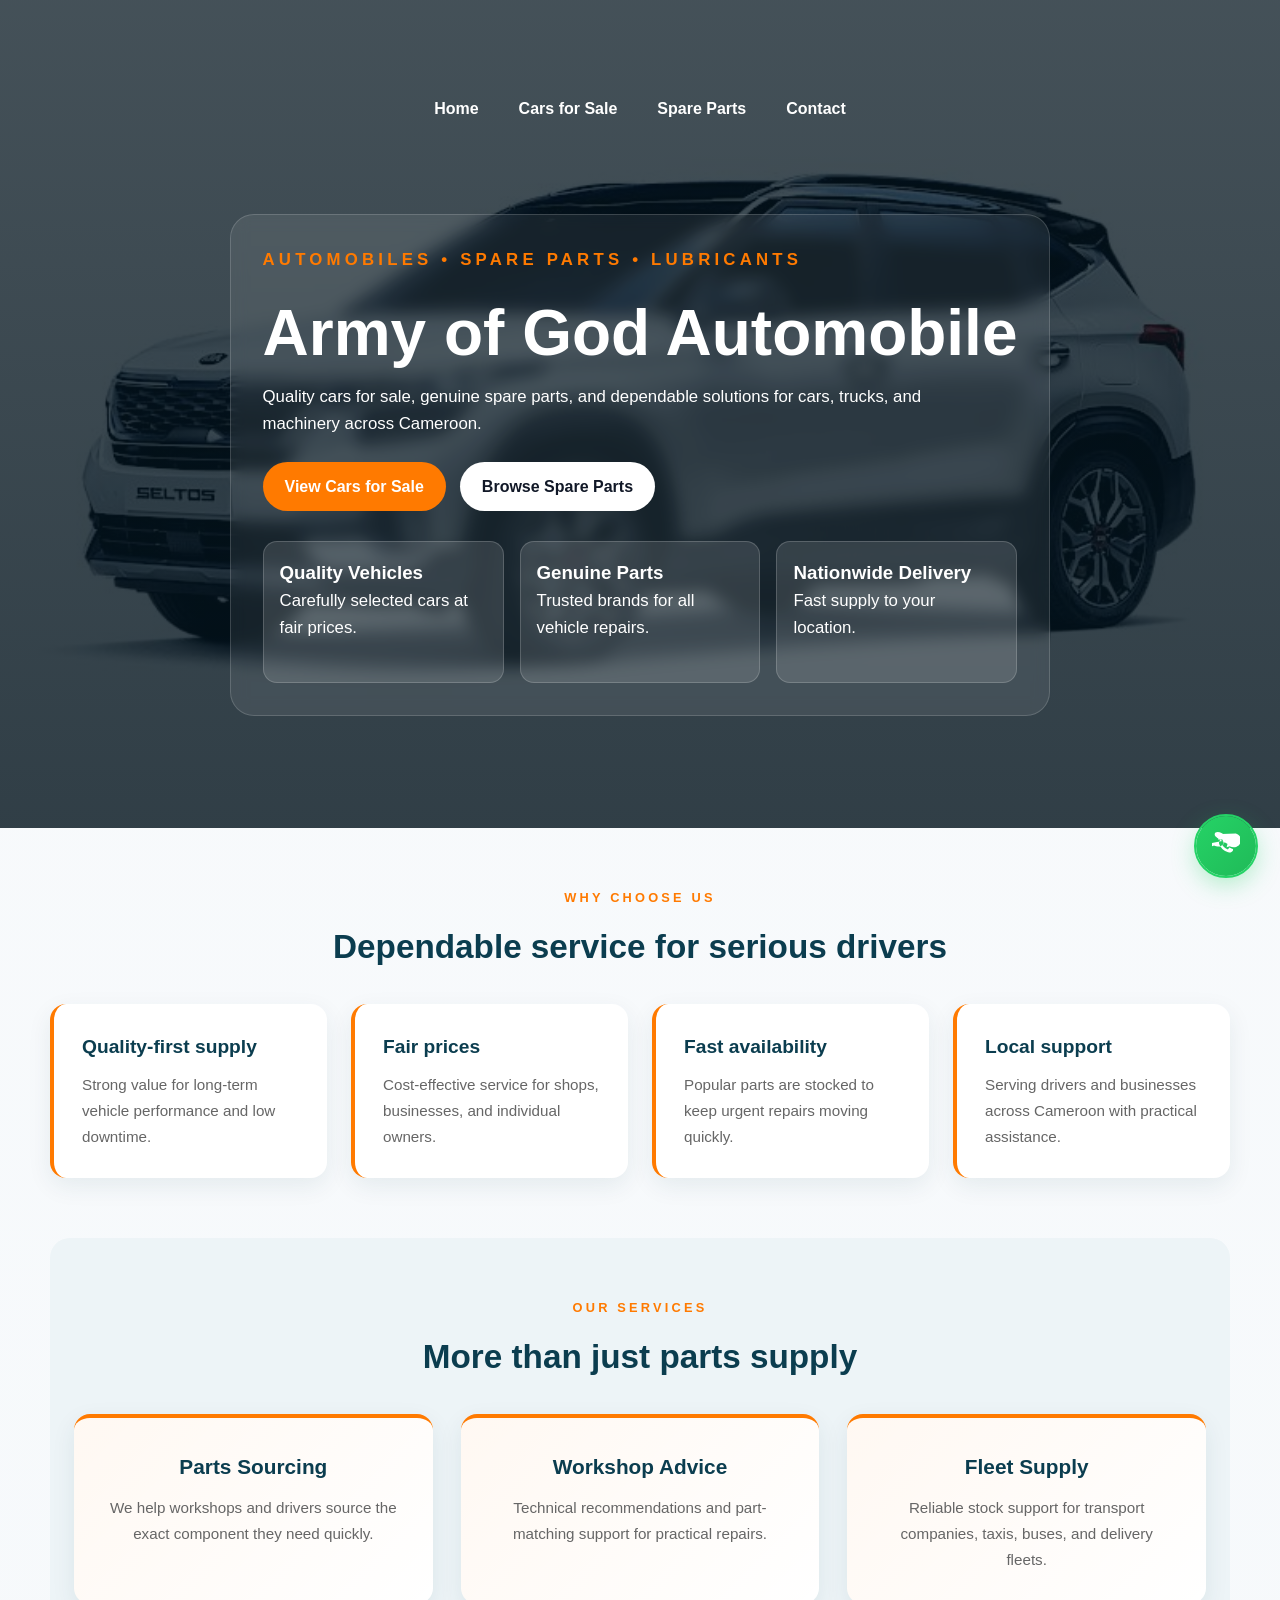
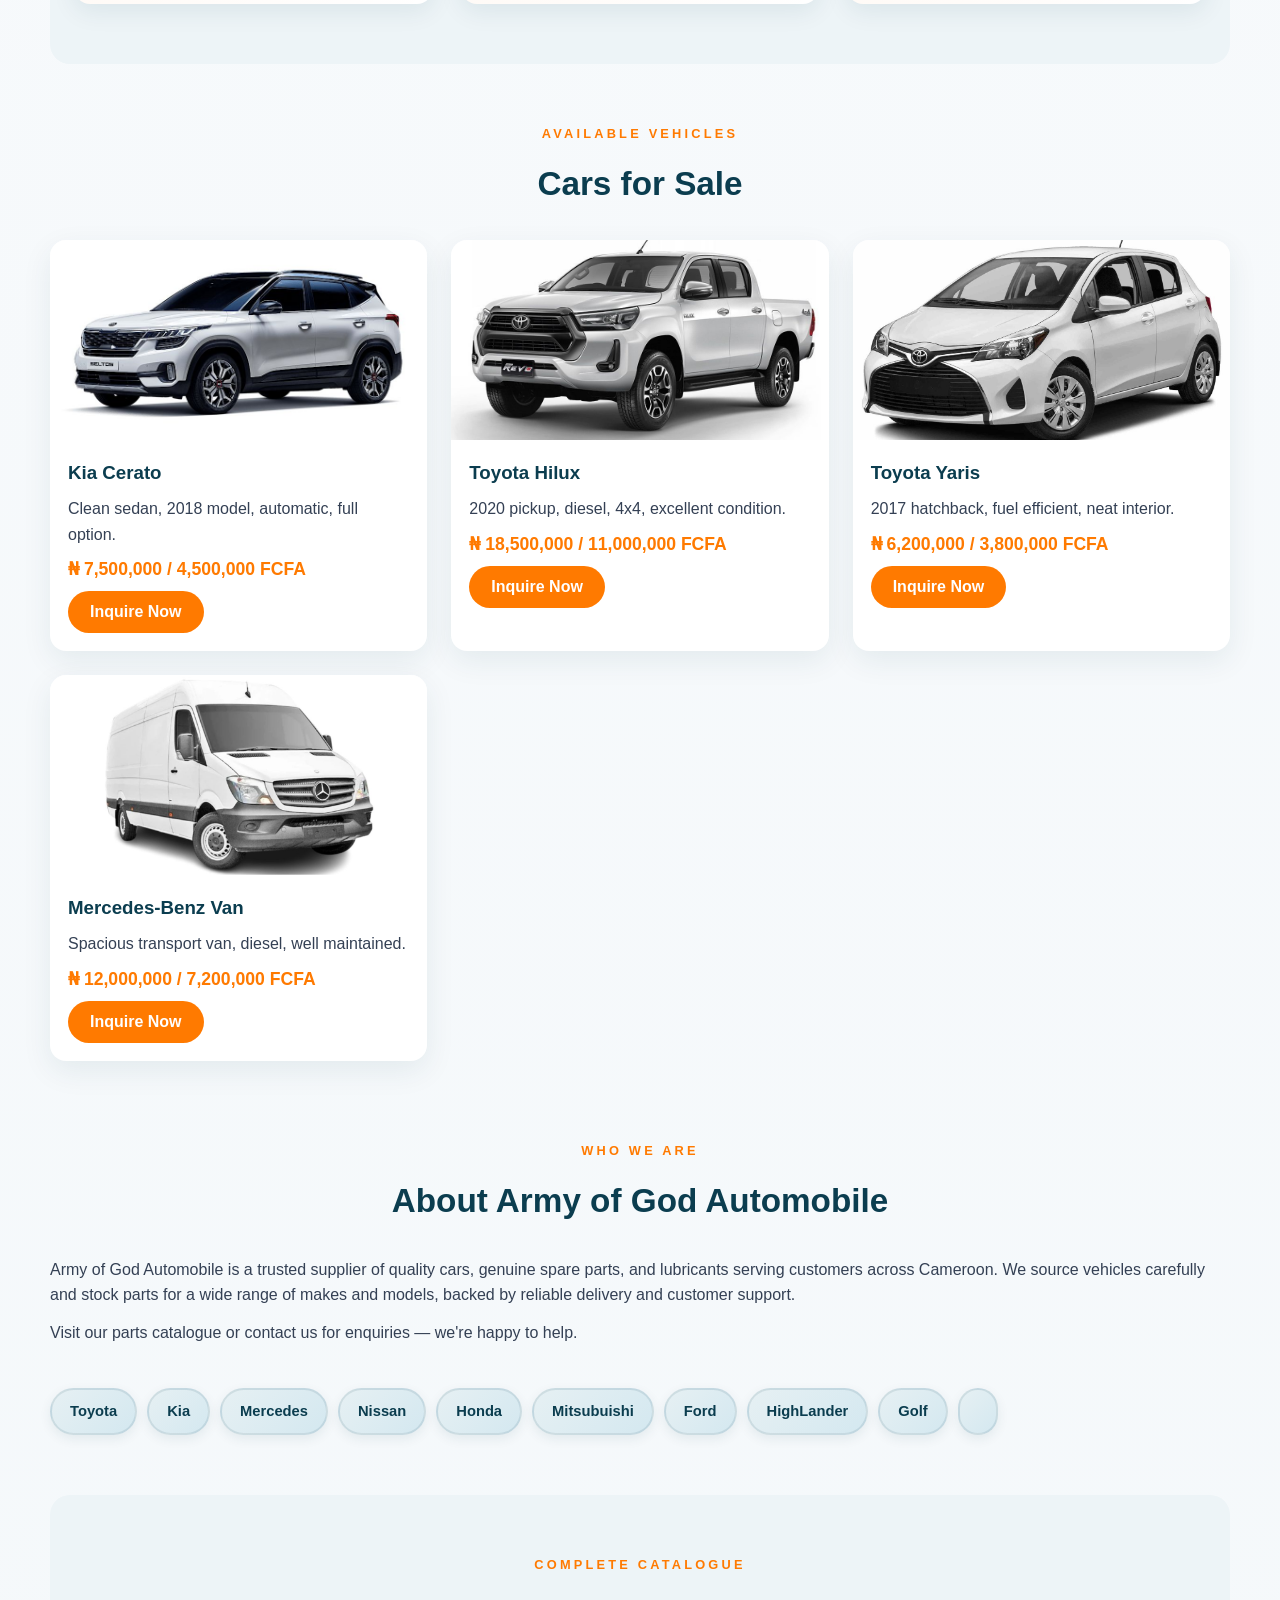
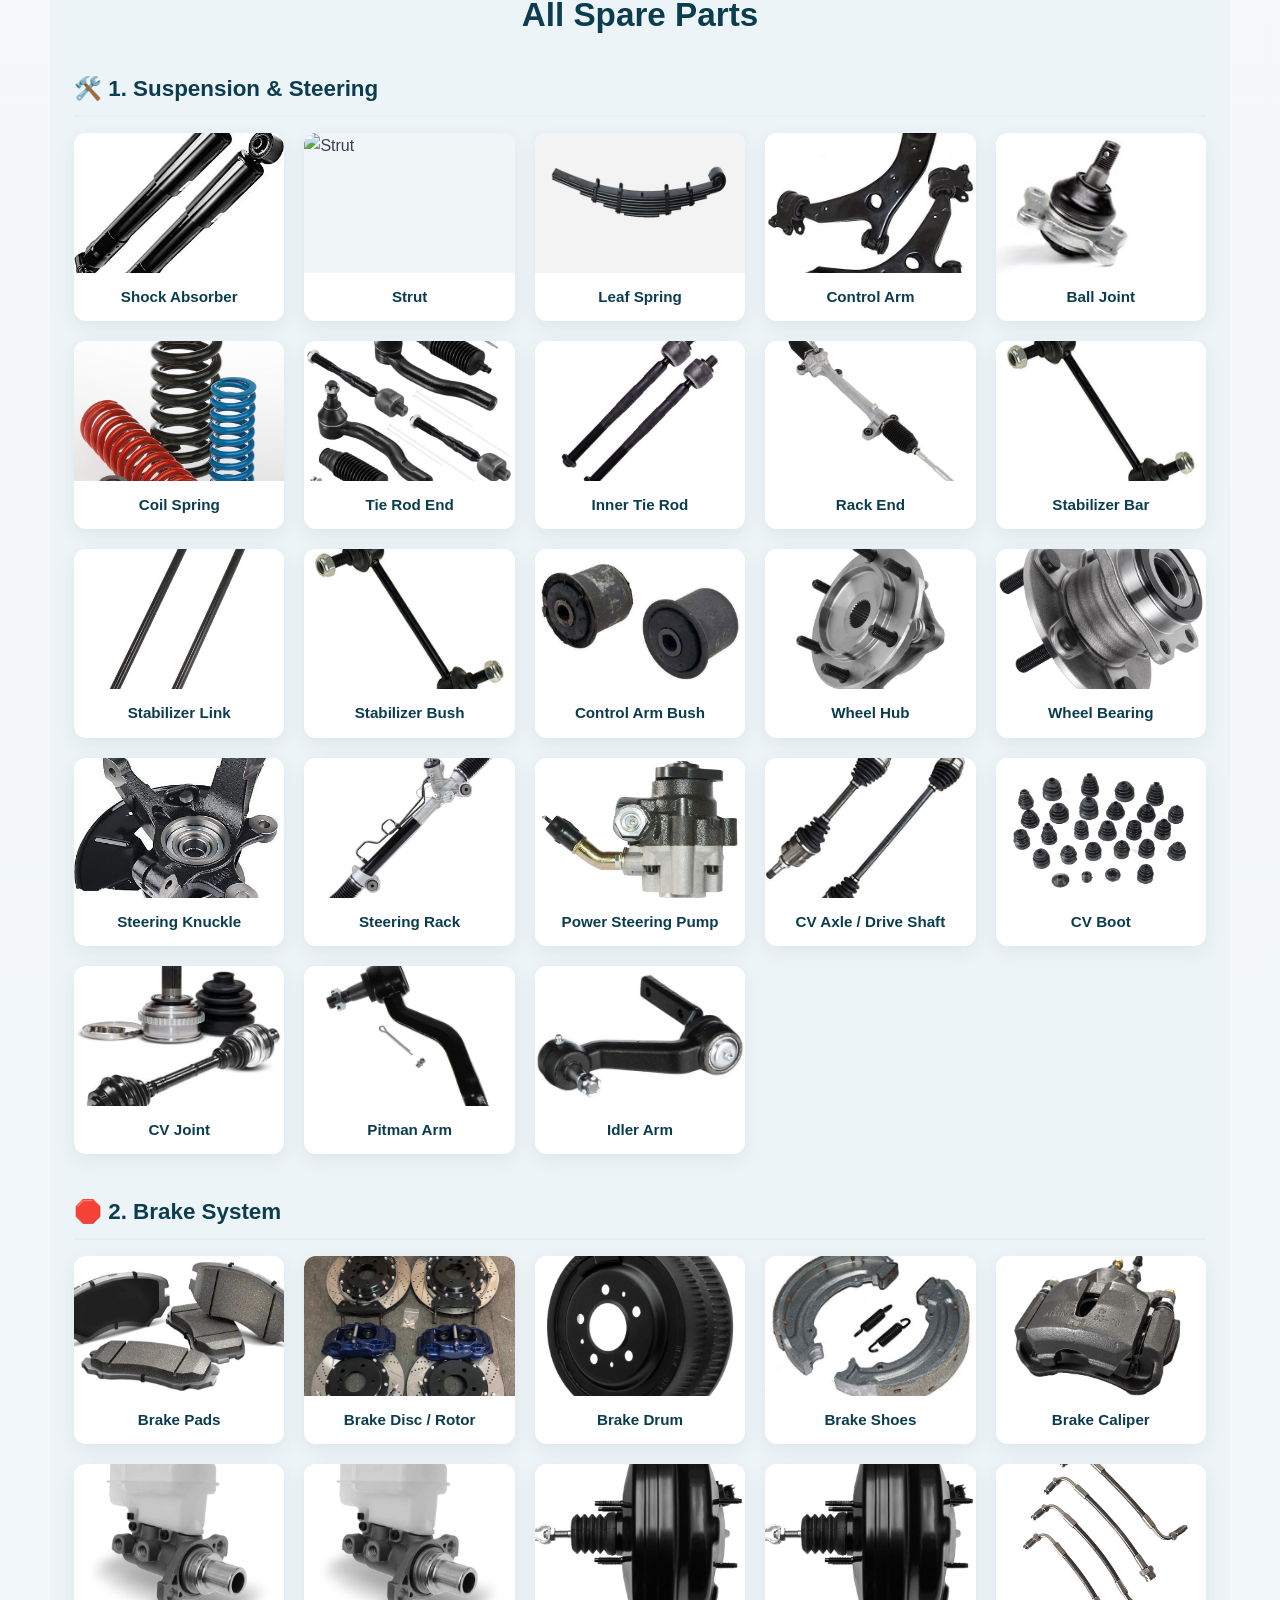
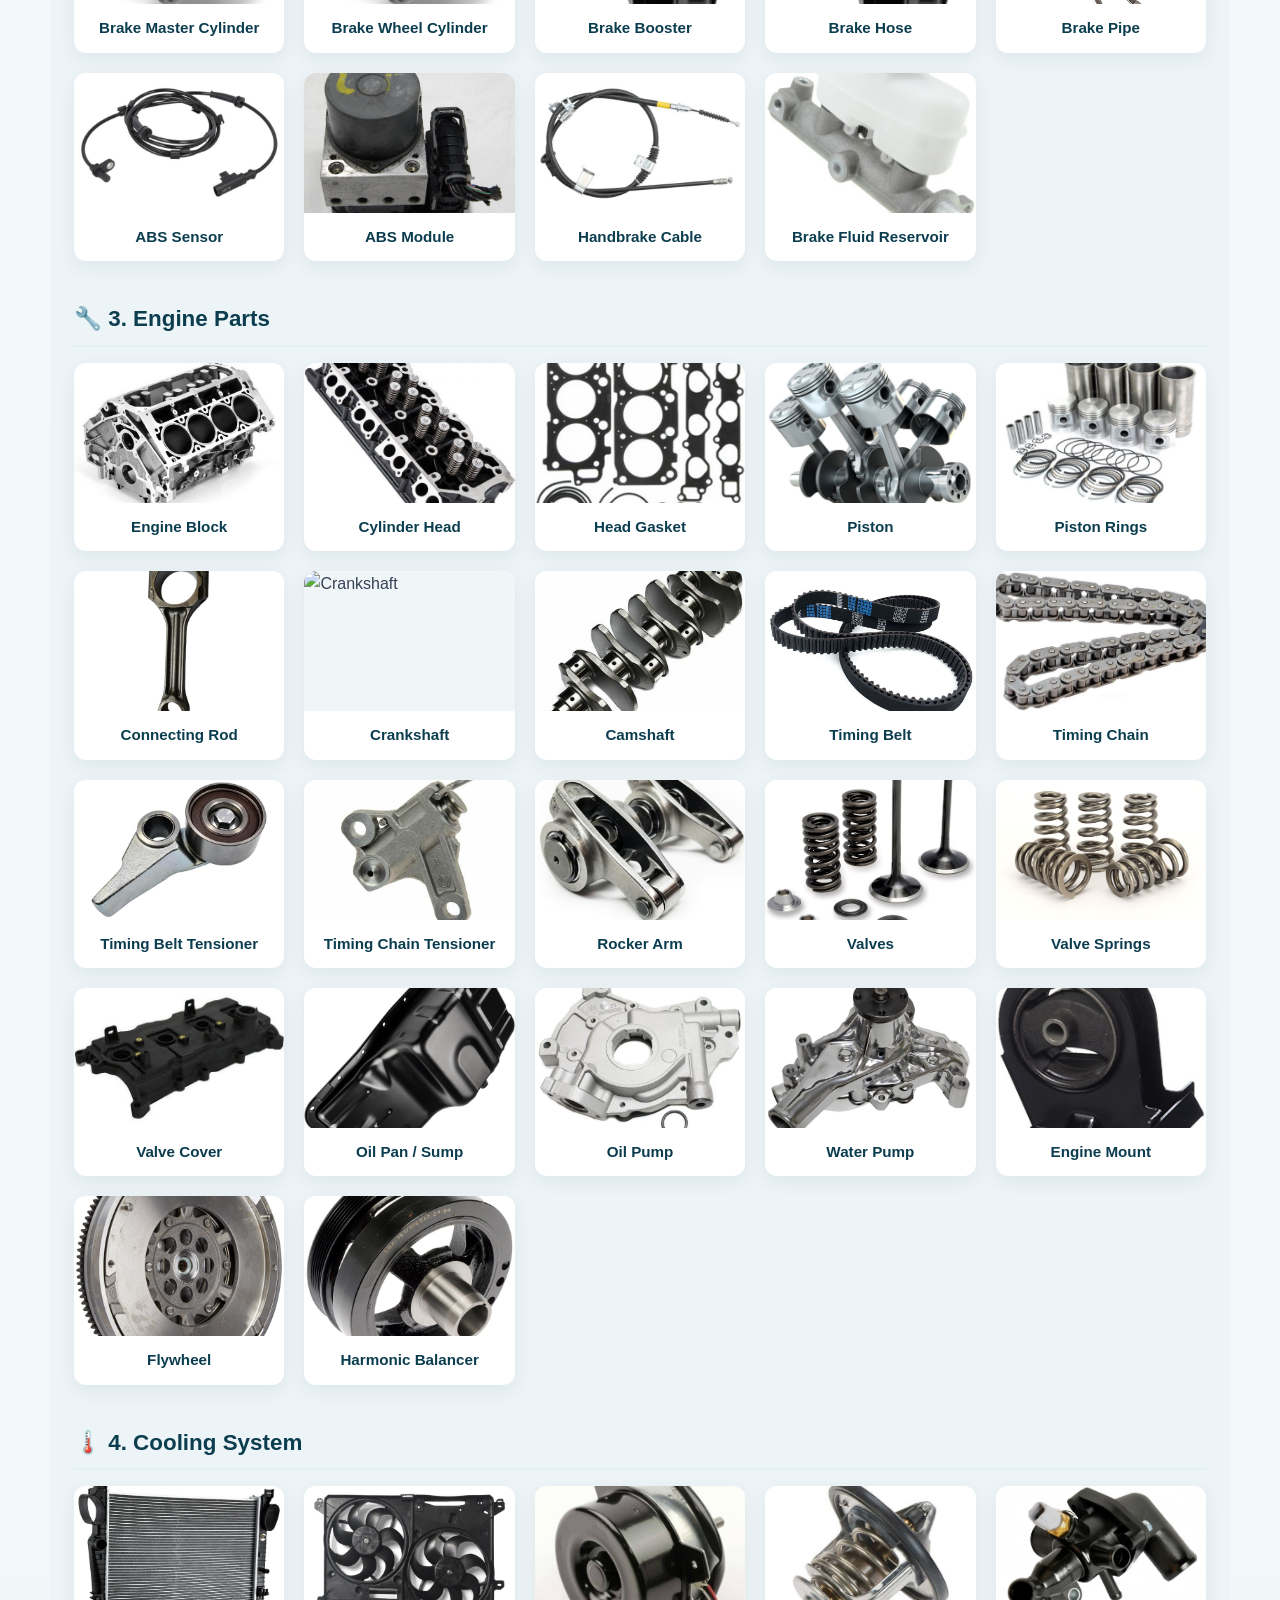
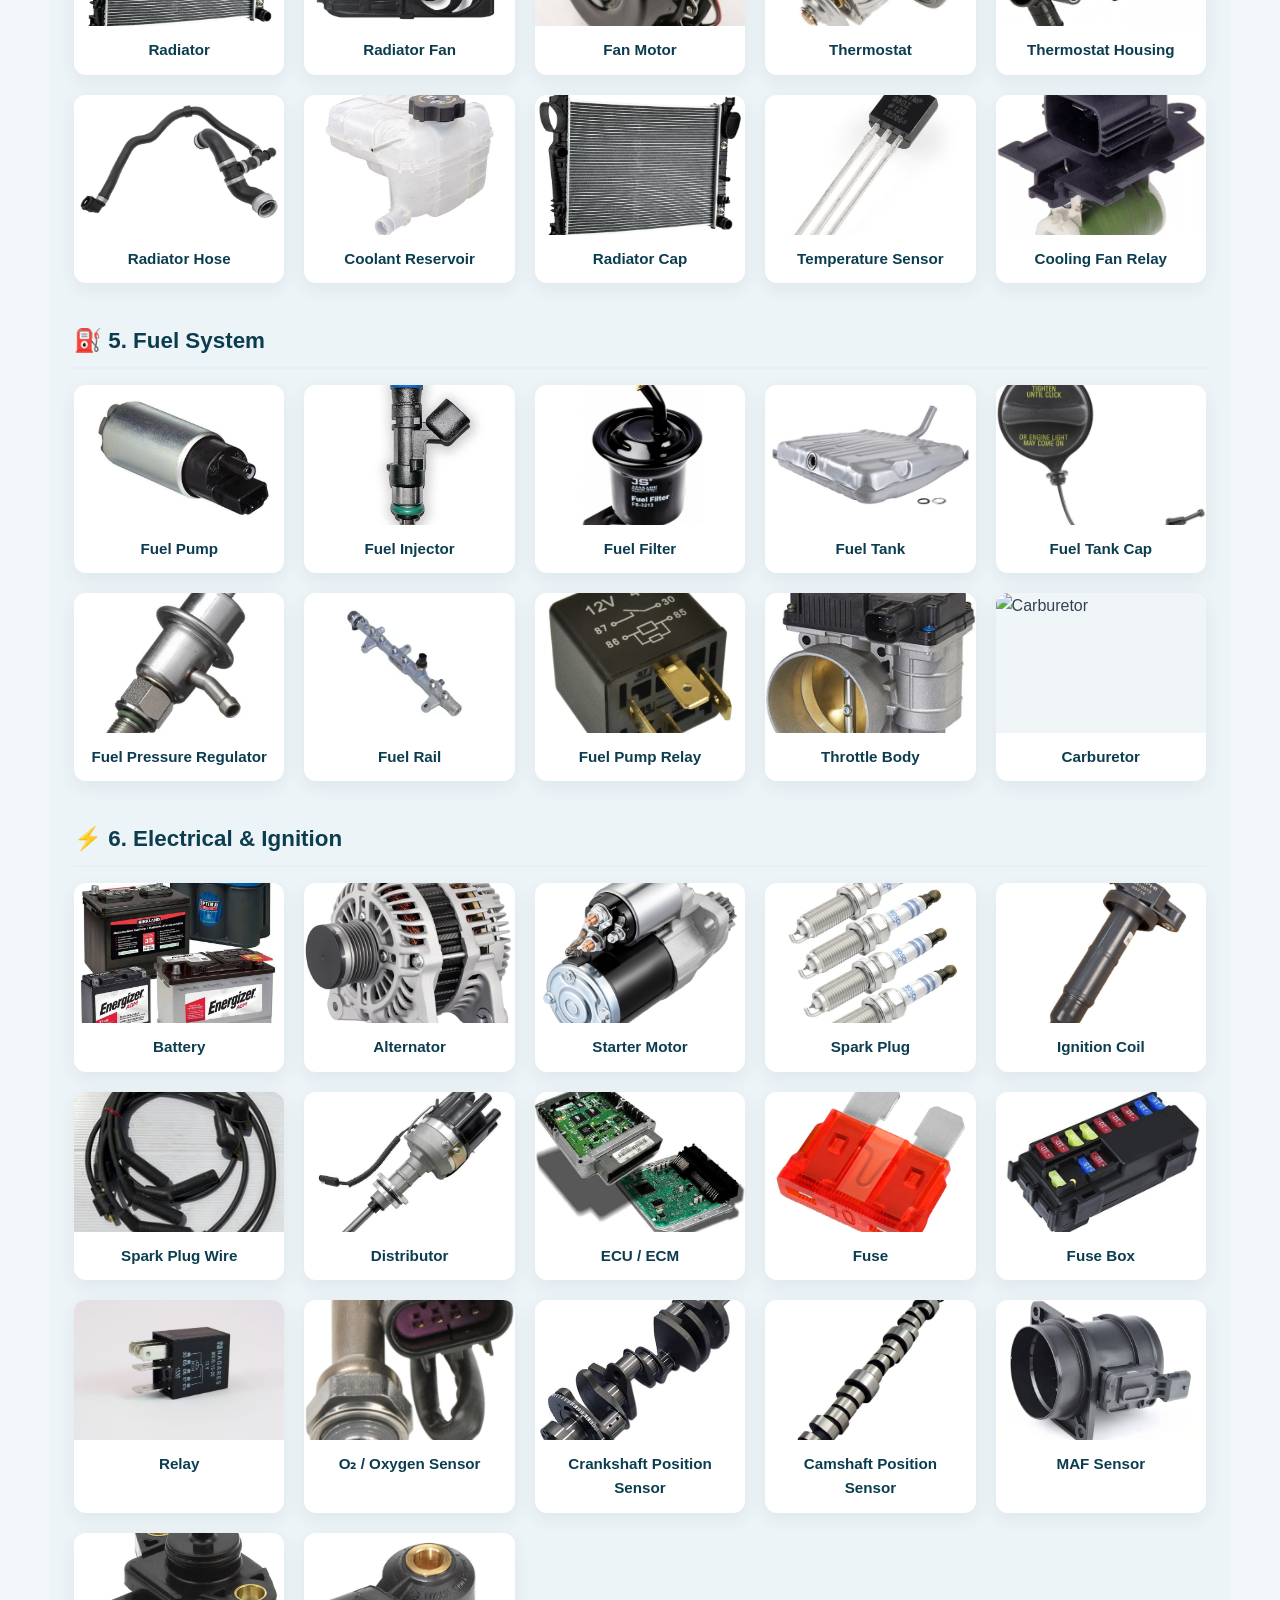
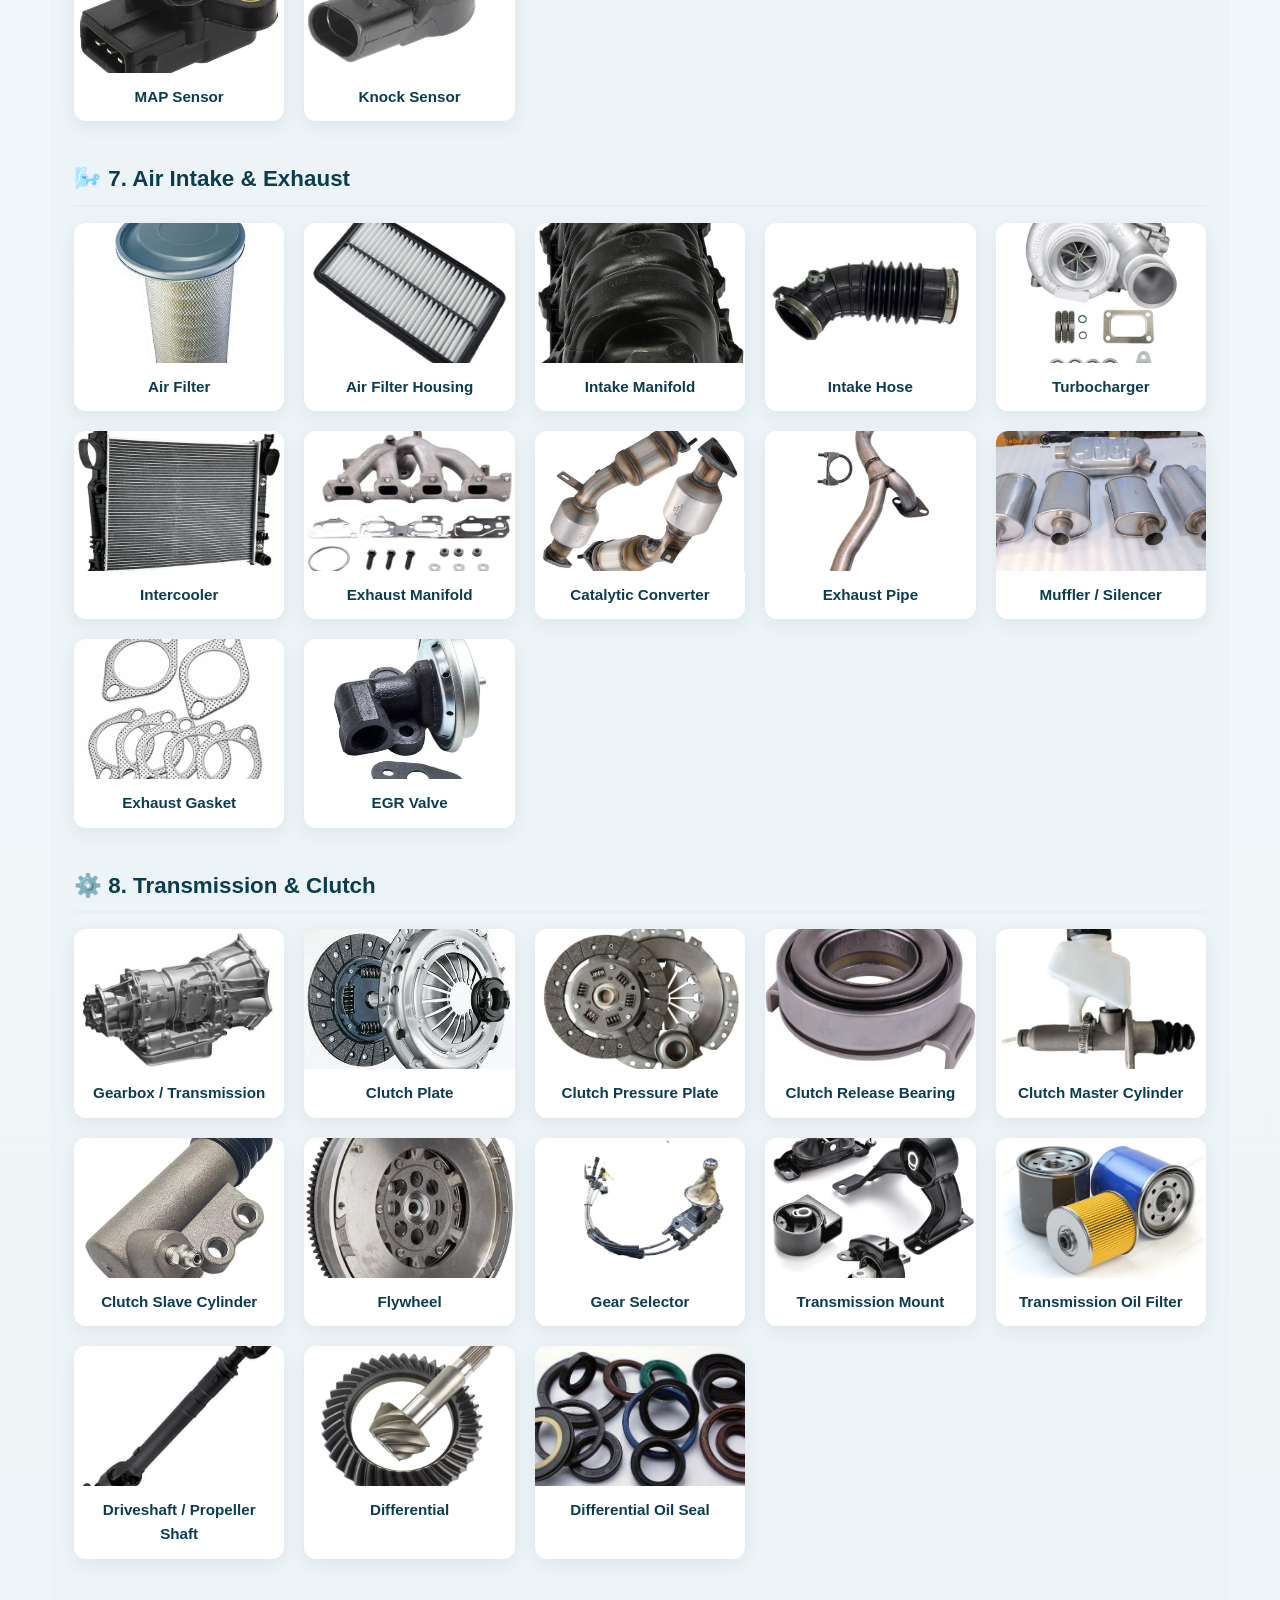
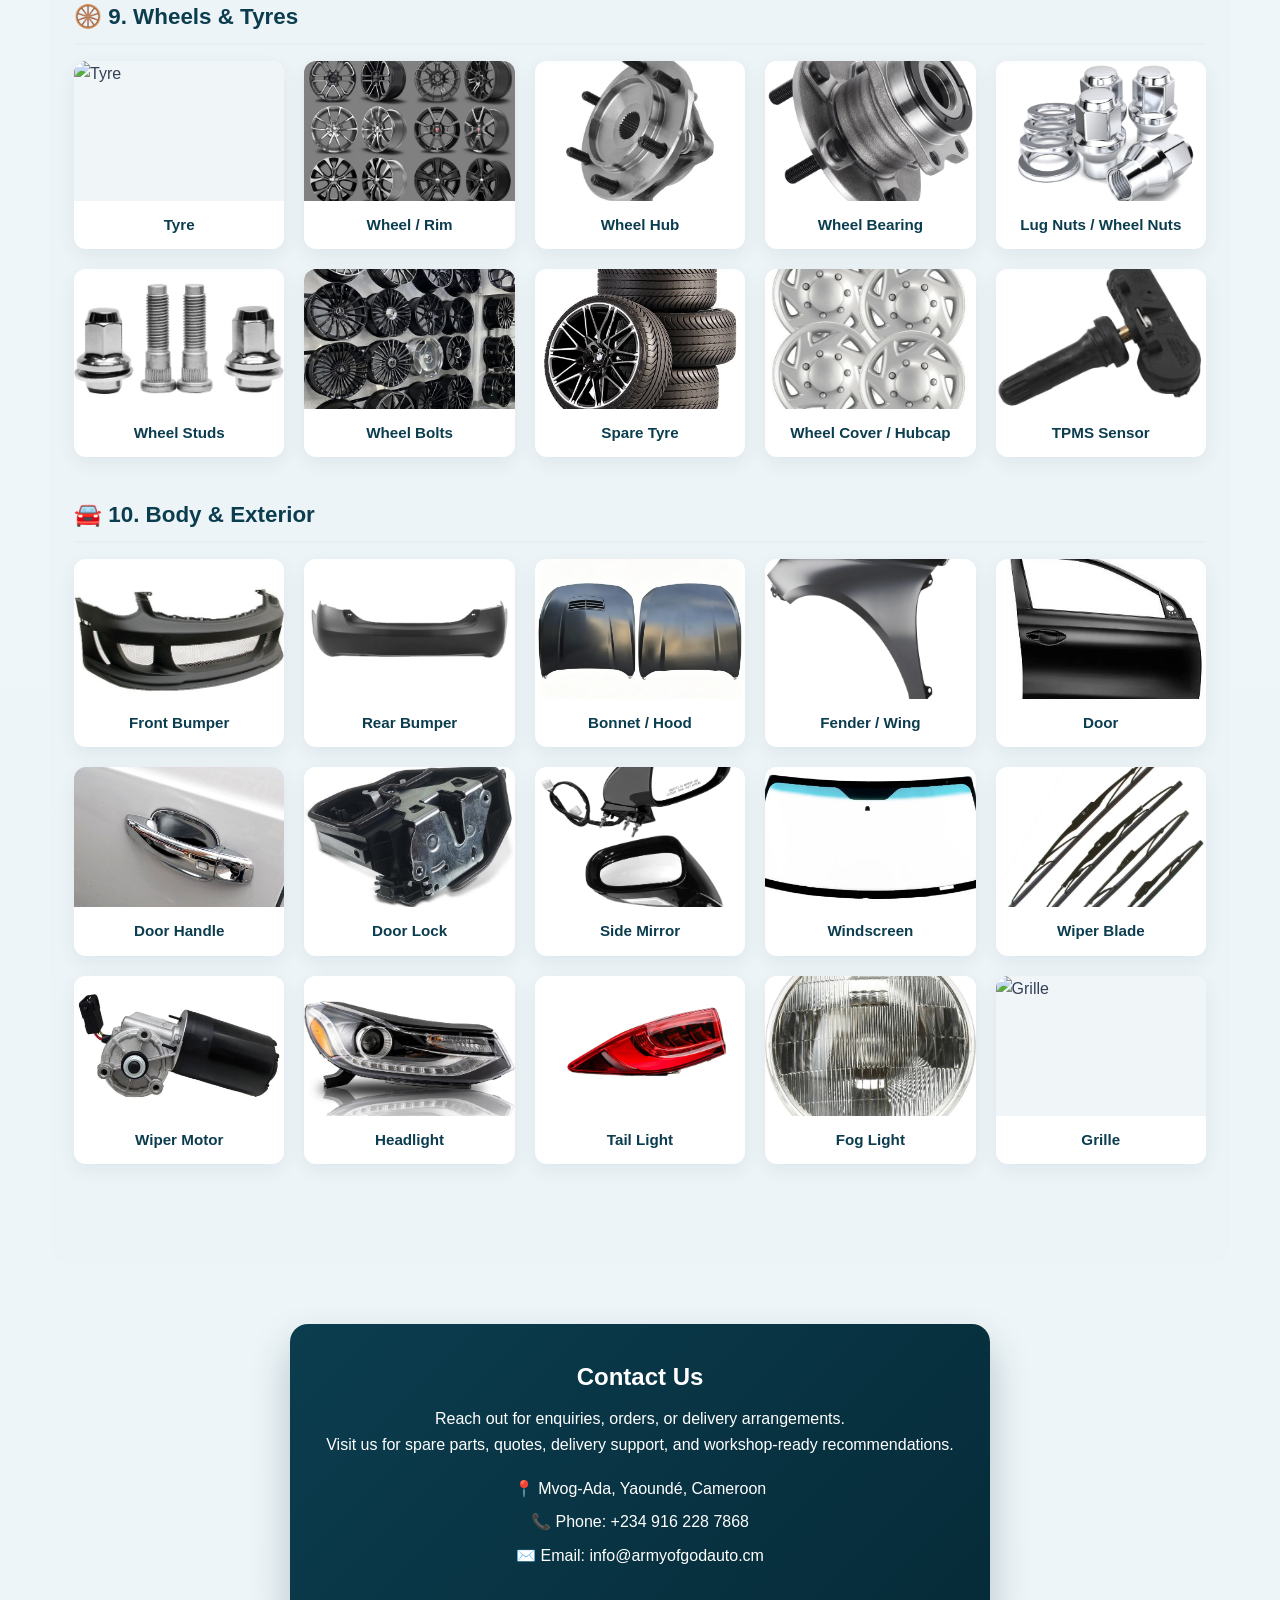
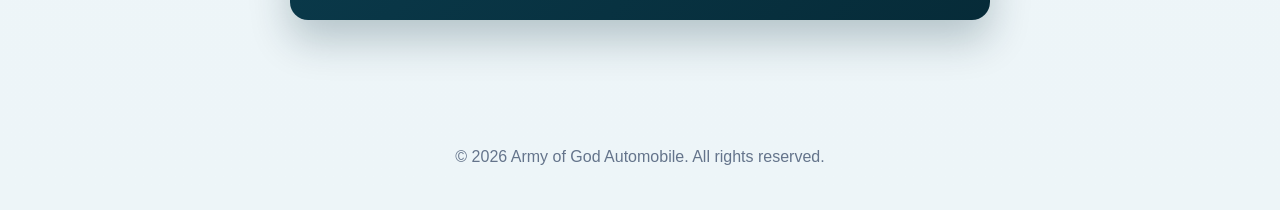
==== index.html @ 7e15ee05 "Initial commit" ====
<!doctype html>
<html lang="en">
<head>
  <meta charset="UTF-8" />
  <meta name="viewport" content="width=device-width, initial-scale=1.0" />
  <title>Army of God Automobile | Spare Parts & Cars in Cameroon</title>
  <style>
:root {
  --primary: #0b3d4f;
  --primary-dark: #062b38;
  --accent: #ff7a00;
  --accent-soft: #fff1e2;
  --dark: #111827;
  --light: #f5f8fb;
  --text: #344054;
  --white: #ffffff;
}

* {
  box-sizing: border-box;
  margin: 0;
  padding: 0;
}

html { scroll-behavior: smooth; }

body {
  font-family: Arial, Helvetica, sans-serif;
  line-height: 1.6;
  color: var(--text);
  background: linear-gradient(180deg, #f8fafc 0%, #edf5f8 100%);
}

img { width: 100%; display: block; }
a { text-decoration: none; }

.homepage-container { display: block; }

.hero {
  min-height: 92vh;
  background:
    linear-gradient(rgba(3, 20, 30, 0.74), rgba(3, 20, 30, 0.82)),
    url("pictures/kia.jpg");
  background-size: cover;
  background-position: center;
  color: white;
  padding: 24px 20px 60px;
  display: flex;
  flex-direction: column;
  justify-content: center;
}

.top-nav {
  display: flex;
  justify-content: center;
  flex-wrap: wrap;
  gap: 16px;
  padding: 12px 0 24px;
  position: relative;
}

.top-nav a {
  color: white;
  font-weight: 700;
  padding: 8px 12px;
  border-radius: 999px;
  transition: background 0.2s ease;
}

.top-nav a:hover { background: rgba(255, 255, 255, 0.12); }

.hero-content {
  max-width: 900px;
  margin: 60px auto 0;
  text-align: left;
  background: rgba(255,255,255,0.08);
  border: 1px solid rgba(255,255,255,0.16);
  padding: 32px;
  border-radius: 24px;
  backdrop-filter: blur(8px);
}

.hero h1 {
  font-size: clamp(2.3rem, 5vw, 4rem);
  margin-bottom: 16px;
  line-height: 1.1;
}

.hero p {
  font-size: 1.05rem;
  max-width: 740px;
  margin: 0 0 24px;
}

.hero-actions {
  display: flex;
  gap: 14px;
  flex-wrap: wrap;
  margin-top: 24px;
}

.hero-strip {
  display: grid;
  grid-template-columns: repeat(auto-fit, minmax(220px, 1fr));
  gap: 16px;
  margin-top: 30px;
}

.hero-strip .mini-card {
  background: rgba(255,255,255,0.12);
  padding: 16px;
  border-radius: 14px;
  border: 1px solid rgba(255,255,255,0.18);
}

main { padding: 0 20px 40px; }

.section {
  max-width: 1180px;
  margin: 0 auto;
  padding: 60px 0;
}

.section-alt {
  background: #edf4f7;
  border-radius: 20px;
  padding: 60px 24px;
}

.section-heading {
  text-align: center;
  margin-bottom: 30px;
}

.section-heading h2 {
  color: var(--primary);
  font-size: clamp(1.7rem, 2.6vw, 2.4rem);
  margin-bottom: 8px;
}

.eyebrow {
  text-transform: uppercase;
  letter-spacing: 0.25em;
  font-size: 0.8rem;
  font-weight: 700;
  color: var(--accent);
  margin-bottom: 12px;
}

.btn {
  display: inline-block;
  padding: 12px 22px;
  border-radius: 999px;
  font-weight: 700;
  transition: transform 0.2s ease, box-shadow 0.2s ease;
  border: none;
  cursor: pointer;
  font-size: 1rem;
}

.btn:hover {
  transform: translateY(-2px);
  box-shadow: 0 10px 20px rgba(0,0,0,0.12);
}

.btn-primary { background: var(--accent); color: white; }
.btn-secondary { background: white; color: var(--dark); }

.category-section { margin-bottom: 40px; }

.category-title {
  color: var(--primary);
  font-size: 1.4rem;
  margin: 30px 0 16px;
  padding-bottom: 8px;
  border-bottom: 2px solid #e6f0f3;
}

.parts-grid {
  display: grid;
  grid-template-columns: repeat(auto-fill, minmax(180px, 1fr));
  gap: 20px;
}

.part-card {
  background: white;
  border-radius: 12px;
  overflow: hidden;
  box-shadow: 0 6px 18px rgba(11,61,79,0.07);
  transition: transform 0.3s ease;
}

.part-card:hover { transform: translateY(-4px); }
.part-card img { height: 140px; object-fit: cover; background: #f0f6f8; }
.part-name { padding: 12px; text-align: center; font-weight: 700; color: var(--primary); font-size: 0.95rem; }

.card-grid {
  display: grid;
  grid-template-columns: repeat(auto-fit, minmax(280px, 1fr));
  gap: 24px;
}

.card {
  background: white;
  border-radius: 16px;
  overflow: hidden;
  box-shadow: 0 10px 30px rgba(11,61,79,0.08);
  transition: transform 0.3s ease;
}

.card:hover { transform: translateY(-5px); }
.card img { height: 200px; object-fit: cover; }
.card-content { padding: 18px; }
.card h3 { color: var(--primary); margin-bottom: 8px; }
.card .price { color: var(--accent); font-weight: 700; font-size: 1.1rem; margin: 8px 0; }

/* ========== SERVICES & BENEFITS CARDS ========== */
.benefit {
  background: white;
  border-radius: 16px;
  padding: 28px;
  box-shadow: 0 8px 24px rgba(11,61,79,0.08);
  transition: all 0.3s ease;
  border-left: 4px solid var(--accent);
}

.benefit:hover {
  transform: translateY(-6px);
  box-shadow: 0 16px 40px rgba(11,61,79,0.12);
}

.benefit h3 {
  color: var(--primary);
  font-size: 1.2rem;
  margin-bottom: 10px;
}

.benefit p {
  color: #666;
  line-height: 1.7;
  font-size: 0.95rem;
}

.benefits {
  display: grid;
  grid-template-columns: repeat(auto-fit, minmax(260px, 1fr));
  gap: 24px;
}

.service-box {
  background: white;
  border-radius: 16px;
  padding: 32px;
  box-shadow: 0 8px 24px rgba(11,61,79,0.08);
  transition: all 0.3s ease;
  text-align: center;
  border-top: 4px solid var(--accent);
  position: relative;
  overflow: hidden;
}

.service-box::before {
  content: '';
  position: absolute;
  top: 0;
  left: 0;
  right: 0;
  bottom: 0;
  background: linear-gradient(135deg, rgba(255, 122, 0, 0.05) 0%, transparent 100%);
  pointer-events: none;
}

.service-box:hover {
  transform: translateY(-8px);
  box-shadow: 0 20px 50px rgba(11,61,79,0.15);
}

.service-box h3 {
  color: var(--primary);
  font-size: 1.3rem;
  margin-bottom: 12px;
  position: relative;
  z-index: 1;
}

.service-box p {
  color: #666;
  line-height: 1.7;
  font-size: 0.95rem;
  position: relative;
  z-index: 1;
}

.services-grid {
  display: grid;
  grid-template-columns: repeat(auto-fit, minmax(280px, 1fr));
  gap: 28px;
}

.about-section { padding-top: 20px; }
.about-grid { display: grid; grid-template-columns: 1fr; gap: 24px; }
.about-section h2 { color: var(--primary); margin-bottom: 12px; }

.brand-list {
  display: flex;
  flex-wrap: wrap;
  gap: 10px;
  margin-top: 18px;
}

.brand-pill {
  background: linear-gradient(135deg, #e6f0f3 0%, #d4e8f0 100%);
  color: var(--primary);
  padding: 10px 18px;
  border-radius: 50px;
  font-size: 0.92rem;
  font-weight: 700;
  border: 2px solid rgba(11, 61, 79, 0.1);
  transition: all 0.3s ease;
  box-shadow: 0 4px 12px rgba(11, 61, 79, 0.08);
  cursor: pointer;
  position: relative;
  overflow: hidden;
}

.brand-pill::before {
  content: '';
  position: absolute;
  top: 0;
  left: -100%;
  width: 100%;
  height: 100%;
  background: linear-gradient(90deg, transparent, rgba(255,255,255,0.3), transparent);
  transition: left 0.5s ease;
}

.brand-pill:hover {
  transform: translateY(-3px);
  box-shadow: 0 8px 20px rgba(11, 61, 79, 0.15);
  border-color: var(--accent);
  background: linear-gradient(135deg, var(--accent) 0%, #ff9933 100%);
  color: white;
}

.brand-pill:hover::before {
  left: 100%;
}

/* ========== LIVE CHAT BUTTON ========== */
/* ========== WHATSAPP BUTTON ========== */
.whatsapp-btn {
  position: fixed;
  bottom: 24px;
  right: 24px;
  width: 60px;
  height: 60px;
  background: linear-gradient(135deg, #25D366 0%, #20ba58 100%);
  border: none;
  border-radius: 50%;
  color: white;
  font-size: 24px;
  cursor: pointer;
  box-shadow: 0 8px 24px rgba(37, 211, 102, 0.35);
  transition: all 0.3s ease;
  z-index: 999;
  display: flex;
  align-items: center;
  justify-content: center;
  animation: pulse 2s infinite 0.3s;
  text-decoration: none;
}

.whatsapp-btn:hover {
  transform: scale(1.1);
  box-shadow: 0 12px 35px rgba(37, 211, 102, 0.45);
}

.whatsapp-btn::after {
  content: '';
  position: absolute;
  width: 100%;
  height: 100%;
  border-radius: 50%;
  border: 2px solid #25D366;
  animation: ring 1.5s infinite 0.3s;
}

@keyframes pulse {
  0%, 100% { transform: scale(1); }
  50% { transform: scale(1.05); }
}

@keyframes ring {
  0% {
    transform: scale(1);
    opacity: 1;
  }
  100% {
    transform: scale(1.3);
    opacity: 0;
  }
}

.contact-card {
  max-width: 700px;
  margin: 0 auto;
  background: linear-gradient(135deg, var(--primary) 0%, var(--primary-dark) 100%);
  color: white;
  padding: 34px;
  border-radius: 18px;
  text-align: center;
  box-shadow: 0 20px 40px rgba(6,43,56,0.24);
}

.contact-card h2 { margin-bottom: 10px; }
.contact-card ul { list-style: none; margin: 18px 0; }
.contact-card li { margin: 8px 0; }

footer {
  text-align: center;
  padding: 24px 20px 40px;
  color: #64748b;
}

@media (max-width: 780px) {
  .parts-grid { grid-template-columns: repeat(auto-fill, minmax(140px, 1fr)); }
}
  </style>
</head>
<body>

<div class="homepage-container" id="homepage">
  <header class="hero" id="home">
    <nav class="top-nav">
      <a href="#home">Home</a>
      <a href="#cars">Cars for Sale</a>
      <a href="#parts">Spare Parts</a>
      <!-- <a href="#lubricants">Lubricants</a> -->
      <a href="#contact">Contact</a>
    </nav>

    <div class="hero-content">
      <p class="eyebrow">Automobiles • Spare Parts • Lubricants</p>
      <h1>Army of God Automobile</h1>
      <p>Quality cars for sale, genuine spare parts, and dependable solutions for cars, trucks, and machinery across Cameroon.</p>
      <div class="hero-actions">
        <a class="btn btn-primary" href="#cars">View Cars for Sale</a>
        <a class="btn btn-secondary" href="#parts">Browse Spare Parts</a>
      </div>
      <div class="hero-strip">
        <div class="mini-card"><h3>Quality Vehicles</h3><p>Carefully selected cars at fair prices.</p></div>
        <div class="mini-card"><h3>Genuine Parts</h3><p>Trusted brands for all vehicle repairs.</p></div>
        <div class="mini-card"><h3>Nationwide Delivery</h3><p>Fast supply to your location.</p></div>
      </div>
    </div>
  </header>

  
      <section class="section">
        <div class="section-heading">
          <p class="eyebrow">Why choose us</p>
          <h2>Dependable service for serious drivers</h2>
        </div>

        <div class="benefits">
          <div class="benefit">
            <h3>Quality-first supply</h3>
            <p>Strong value for long-term vehicle performance and low downtime.</p>
          </div>
          <div class="benefit">
            <h3>Fair prices</h3>
            <p>Cost-effective service for shops, businesses, and individual owners.</p>
          </div>
          <div class="benefit">
            <h3>Fast availability</h3>
            <p>Popular parts are stocked to keep urgent repairs moving quickly.</p>
          </div>
          <div class="benefit">
            <h3>Local support</h3>
            <p>Serving drivers and businesses across Cameroon with practical assistance.</p>
          </div>
        </div>
      </section>

      
      <section class="section section-alt" id="services">
        <div class="section-heading">
          <p class="eyebrow">Our services</p>
          <h2>More than just parts supply</h2>
        </div>

        <div class="services-grid">
          <div class="service-box">
            <h3>Parts Sourcing</h3>
            <p>We help workshops and drivers source the exact component they need quickly.</p>
          </div>
          <div class="service-box">
            <h3>Workshop Advice</h3>
            <p>Technical recommendations and part-matching support for practical repairs.</p>
          </div>
          <div class="service-box">
            <h3>Fleet Supply</h3>
            <p>Reliable stock support for transport companies, taxis, buses, and delivery fleets.</p>
          </div>
        </div>
      </section>

  <main>
    <!-- CARS FOR SALE -->
    <section class="section" id="cars">
      <div class="section-heading">
        <p class="eyebrow">Available Vehicles</p>
        <h2>Cars for Sale</h2>
      </div>
      <div class="card-grid">
        <article class="card">
          <img src="pictures/kia.jpg" alt="Kia Sedan">
          <div class="card-content">
            <h3>Kia Cerato</h3>
            <p>Clean sedan, 2018 model, automatic, full option.</p>
            <p class="price">₦ 7,500,000 / 4,500,000 FCFA</p>
            <button class="btn btn-primary">Inquire Now</button>
          </div>
        </article>
        <article class="card">
          <img src="pictures\Toyota Hilux.jpg" alt="Toyota Hilux">
          <div class="card-content">
            <h3>Toyota Hilux</h3>
            <p>2020 pickup, diesel, 4x4, excellent condition.</p>
            <p class="price">₦ 18,500,000 / 11,000,000 FCFA</p>
            <button class="btn btn-primary">Inquire Now</button>
          </div>
        </article>
        <article class="card">
          <img src="pictures\Toyota Yaris.jpg" alt="Toyota Yaris">
          <div class="card-content">
            <h3>Toyota Yaris</h3>
            <p>2017 hatchback, fuel efficient, neat interior.</p>
            <p class="price">₦ 6,200,000 / 3,800,000 FCFA</p>
            <button class="btn btn-primary">Inquire Now</button>
          </div>
        </article>
        <article class="card">
          <img src="Mercedez benz van.jpg" alt="Mercedes Van">
          <div class="card-content">
            <h3>Mercedes-Benz Van</h3>
            <p>Spacious transport van, diesel, well maintained.</p>
            <p class="price">₦ 12,000,000 / 7,200,000 FCFA</p>
            <button class="btn btn-primary">Inquire Now</button>
          </div>
        </article>
      </div>
    </section>

    <!-- ABOUT US -->
    <section class="section about-section" id="about">
      <div class="section-heading">
        <p class="eyebrow">Who We Are</p>
        <h2>About Army of God Automobile</h2>
      </div>
      <div class="about-grid">
        <div>
          <p>Army of God Automobile is a trusted supplier of quality cars, genuine spare parts, and lubricants serving customers across Cameroon. We source vehicles carefully and stock parts for a wide range of makes and models, backed by reliable delivery and customer support.</p>
          <p style="margin-top:12px">Visit our parts catalogue or contact us for enquiries — we're happy to help.</p>
        </div>
        <div>
          <div class="brand-list">
            <div class="brand-pill">Toyota</div>
            <div class="brand-pill">Kia</div>
            <div class="brand-pill">Mercedes</div>
            <div class="brand-pill">Nissan</div>
            <div class="brand-pill">Honda</div>
            <div class="brand-pill">Mitsubuishi</div>
            <div class="brand-pill">Ford</div>
            <div class="brand-pill">HighLander</div>
            <div class="brand-pill">Golf</div>
            <div class="brand-pill"></div>
          </div>
        </div>
      </div>
    </section>

    <!-- SPARE PARTS -->
    <section class="section section-alt" id="parts">
      <div class="section-heading">
        <p class="eyebrow">Complete Catalogue</p>
        <h2>All Spare Parts</h2>
      </div>

      <!-- 1. SUSPENSION & STEERING -->
      <div class="category-section">
        <h3 class="category-title">🛠️ 1. Suspension & Steering</h3>
        <div class="parts-grid">
          <div class="part-card"><img src="pictures/Shock%20Absorber.jpg" alt="Shock Absorber"><div class="part-name">Shock Absorber</div></div>
          <div class="part-card"><img src="pictures/strut.jpg" alt="Strut"><div class="part-name">Strut</div></div>
          <div class="part-card"><img src="pictures\Leaf Spring.jpg" alt="Leaf Spring"><div class="part-name">Leaf Spring</div></div>
          <div class="part-card"><img src="pictures\Control Arm.jpg" alt="Control Arm"><div class="part-name">Control Arm</div></div>
          <div class="part-card"><img src="pictures\Ball Joint.jpg" alt="Ball Joint"><div class="part-name">Ball Joint</div></div>
          <div class="part-card"><img src="pictures\Coil Spring.jpg" alt="Coil Spring"><div class="part-name">Coil Spring</div></div>
          <div class="part-card"><img src="pictures\Tie Rod End.jpg" alt="Tie Rod End"><div class="part-name">Tie Rod End</div></div>
          <div class="part-card"><img src="pictures\Inner Tie Rod.jpg" alt="Inner Tie Rod"><div class="part-name">Inner Tie Rod</div></div>
          <div class="part-card"><img src="pictures\Rack End.jpg" alt="Rack End"><div class="part-name">Rack End</div></div>
          <div class="part-card"><img src="pictures\Stabilizer Bar.jpg" alt="Stabilizer Bar"><div class="part-name">Stabilizer Bar</div></div>
          <div class="part-card"><img src="pictures\Stabilizer link.jpg" alt="Stabilizer Link"><div class="part-name">Stabilizer Link</div></div>
          <div class="part-card"><img src="pictures\Stabilizer Bar.jpg" alt="Stabilizer Bush"><div class="part-name">Stabilizer Bush</div></div>
          <div class="part-card"><img src="pictures\Control Arm Bush.jpg" alt="Control Arm Bush"><div class="part-name">Control Arm Bush</div></div>
          <div class="part-card"><img src="pictures\Wheel Hub.jpg" alt="Wheel Hub"><div class="part-name">Wheel Hub</div></div>
          <div class="part-card"><img src="pictures\Wheel Bearing.jpg" alt="Wheel Bearing"><div class="part-name">Wheel Bearing</div></div>
          <div class="part-card"><img src="pictures\Steering Knuckle.jpg" alt="Steering Knuckle"><div class="part-name">Steering Knuckle</div></div>
          <div class="part-card"><img src="pictures\Steering rack.jpg" alt="Steering Rack"><div class="part-name">Steering Rack</div></div>
          <div class="part-card"><img src="pictures\Power Steering Pump.jpg" alt="Power Steering Pump"><div class="part-name">Power Steering Pump</div></div>
          <div class="part-card"><img src="pictures\CV Axle and  Drive Shaft.jpg" alt="CV Axle"><div class="part-name">CV Axle / Drive Shaft</div></div>
          <div class="part-card"><img src="pictures\Cv Boot.jpg" alt="CV Boot"><div class="part-name">CV Boot</div></div>
          <div class="part-card"><img src="pictures\CV Joint.jpg" alt="CV Joint"><div class="part-name">CV Joint</div></div>
          <div class="part-card"><img src="pictures\Pitman Arm.jpg" alt="Pitman Arm"><div class="part-name">Pitman Arm</div></div>
          <div class="part-card"><img src="pictures\Idler Arm.jpg" alt="Idler Arm"><div class="part-name">Idler Arm</div></div>
        </div>
      </div>

      <!-- 2. BRAKE SYSTEM -->
      <div class="category-section">
        <h3 class="category-title">🛑 2. Brake System</h3>
        <div class="parts-grid">
          <div class="part-card"><img src="pictures\Brake Pads.jpg" alt="Brake Pads"><div class="part-name">Brake Pads</div></div>
          <div class="part-card"><img src="pictures\Brake Disc and Rotor.jpg" alt="Brake Disc"><div class="part-name">Brake Disc / Rotor</div></div>
          <div class="part-card"><img src="pictures\Brake Drum.jpg" alt="Brake Drum"><div class="part-name">Brake Drum</div></div>
          <div class="part-card"><img src="pictures\Brake Shoes.jpg" alt="Brake Shoes"><div class="part-name">Brake Shoes</div></div>
          <div class="part-card"><img src="pictures\Brake Caliper.jpg" alt="Brake Caliper"><div class="part-name">Brake Caliper</div></div>
          <div class="part-card"><img src="pictures\Brake Master Cylinde.jpg" alt="Brake Master Cylinder"><div class="part-name">Brake Master Cylinder</div></div>
          <div class="part-card"><img src="pictures\Brake Master Cylinde.jpg" alt="Brake Wheel Cylinder"><div class="part-name">Brake Wheel Cylinder</div></div>
          <div class="part-card"><img src="pictures\Brake Booster.jpg" alt="Brake Booster"><div class="part-name">Brake Booster</div></div>
          <div class="part-card"><img src="pictures\Brake Hose.jpg" alt="Brake Hose"><div class="part-name">Brake Hose</div></div>
          <div class="part-card"><img src="pictures\Brake Pipe.jpg" alt="Brake Pipe"><div class="part-name">Brake Pipe</div></div>
          <div class="part-card"><img src="pictures\ABS Sensor.jpg" alt="ABS Sensor"><div class="part-name">ABS Sensor</div></div>
          <div class="part-card"><img src="pictures\ABS Module.jpg" alt="ABS Module"><div class="part-name">ABS Module</div></div>
          <div class="part-card"><img src="pictures\Handbrake Cable.jpg" alt="Handbrake Cable"><div class="part-name">Handbrake Cable</div></div>
          <div class="part-card"><img src="pictures\Brake Fluid Reservoir.jpg" alt="Brake Fluid Reservoir"><div class="part-name">Brake Fluid Reservoir</div></div>
        </div>
      </div>

      <!-- 3. ENGINE PARTS -->
      <div class="category-section">
        <h3 class="category-title">🔧 3. Engine Parts</h3>
        <div class="parts-grid">
          <div class="part-card"><img src="pictures\Engine Block.jpg" alt="Engine Block"><div class="part-name">Engine Block</div></div>
          <div class="part-card"><img src="pictures\Cylinder Head.jpg" alt="Cylinder Head"><div class="part-name">Cylinder Head</div></div>
          <div class="part-card"><img src="pictures\Head Gasket.jpg" alt="Head Gasket"><div class="part-name">Head Gasket</div></div>
          <div class="part-card"><img src="pictures\piston.jpg" alt="Piston"><div class="part-name">Piston</div></div>
          <div class="part-card"><img src="pictures\Piston Ring Set.jpg" alt="Piston Rings"><div class="part-name">Piston Rings</div></div>
          <div class="part-card"><img src="pictures\Connecting Rod.jpg" alt="Connecting Rod"><div class="part-name">Connecting Rod</div></div>
          <div class="part-card"><img src="pictures/crankshaft.jpg" alt="Crankshaft"><div class="part-name">Crankshaft</div></div>
          <div class="part-card"><img src="pictures\Crankshaft.jpg" alt="Camshaft"><div class="part-name">Camshaft</div></div>
          <div class="part-card"><img src="pictures\Timing Belt.jpg" alt="Timing Belt"><div class="part-name">Timing Belt</div></div>
          <div class="part-card"><img src="pictures\Timing Chain.jpg" alt="Timing Chain"><div class="part-name">Timing Chain</div></div>
          <div class="part-card"><img src="pictures\Timing Belt Tensioner.jpg" alt="Timing Belt Tensioner"><div class="part-name">Timing Belt Tensioner</div></div>
          <div class="part-card"><img src="pictures\Timing Chain Tensioner.jpg" alt="Timing Chain Tensioner"><div class="part-name">Timing Chain Tensioner</div></div>
          <div class="part-card"><img src="pictures\Rocker Arm.jpg" alt="Rocker Arm"><div class="part-name">Rocker Arm</div></div>
          <div class="part-card"><img src="pictures\Valve.jpg" alt="Valves"><div class="part-name">Valves</div></div>
          <div class="part-card"><img src="pictures\Valve Spring.jpg" alt="Valve Springs"><div class="part-name">Valve Springs</div></div>
          <div class="part-card"><img src="pictures\Valve Cover.jpg" alt="Valve Cover"><div class="part-name">Valve Cover</div></div>
          <div class="part-card"><img src="pictures\Oil Pan Sump.jpg" alt="Oil Pan"><div class="part-name">Oil Pan / Sump</div></div>
          <div class="part-card"><img src="pictures\Oil Pump.jpg" alt="Oil Pump"><div class="part-name">Oil Pump</div></div>
          <div class="part-card"><img src="pictures\Water pump.jpg" alt="Water Pump"><div class="part-name">Water Pump</div></div>
          <div class="part-card"><img src="pictures\Engine Mount.jpg" alt="Engine Mount"><div class="part-name">Engine Mount</div></div>
          <div class="part-card"><img src="pictures\Flywheel.jpg" alt="Flywheel"><div class="part-name">Flywheel</div></div>
          <div class="part-card"><img src="pictures\Harmonic Balancer.jpg" alt="Harmonic Balancer"><div class="part-name">Harmonic Balancer</div></div>
        </div>
      </div>

      <!-- 4. COOLING SYSTEM -->
      <div class="category-section">
        <h3 class="category-title">🌡️ 4. Cooling System</h3>
        <div class="parts-grid">
          <div class="part-card"><img src="pictures\Radiator.jpg" alt="Radiator"><div class="part-name">Radiator</div></div>
          <div class="part-card"><img src="pictures\Radiator Fan.jpg" alt="Radiator Fan"><div class="part-name">Radiator Fan</div></div>
          <div class="part-card"><img src="pictures\Fan Motor.jpg" alt="Fan Motor"><div class="part-name">Fan Motor</div></div>
          <div class="part-card"><img src="pictures\Thermostat.jpg" alt=" "><div class="part-name">Thermostat</div></div>
          <div class="part-card"><img src="pictures\Thermostat Housing.jpg" alt="Thermostat Housing"><div class="part-name">Thermostat Housing</div></div>
          <div class="part-card"><img src="pictures\Radiator Hose.jpg" alt="Radiator Hose"><div class="part-name">Radiator Hose</div></div>
          <div class="part-card"><img src="pictures\Coolant Reservoir.jpg" alt="Coolant Reservoir"><div class="part-name">Coolant Reservoir</div></div>
          <div class="part-card"><img src="pictures\Radiator.jpg" alt="Radiator Cap"><div class="part-name">Radiator Cap</div></div>
          <div class="part-card"><img src="pictures\Temperature Sensor.jpg" alt="Temperature Sensor"><div class="part-name">Temperature Sensor</div></div>
          <div class="part-card"><img src="pictures\Cooling Fan Relay.jpg" alt="Cooling Fan Relay"><div class="part-name">Cooling Fan Relay</div></div>
        </div>
      </div>

      <!-- 5. FUEL SYSTEM -->
      <div class="category-section">
        <h3 class="category-title">⛽ 5. Fuel System</h3>
        <div class="parts-grid">
          <div class="part-card"><img src="pictures\Fuel Pump.jpg" alt="Fuel Pump"><div class="part-name">Fuel Pump</div></div>
          <div class="part-card"><img src="pictures\Fuel Injector.jpg" alt="Fuel Injector"><div class="part-name">Fuel Injector</div></div>
          <div class="part-card"><img src="pictures\Fuel Filter.jpg" alt="Fuel Filter"><div class="part-name">Fuel Filter</div></div>
          <div class="part-card"><img src="pictures\Fuel Tank.jpg" alt="Fuel Tank"><div class="part-name">Fuel Tank</div></div>
          <div class="part-card"><img src="pictures\Fuel Tank Cap.jpg" alt="Fuel Tank Cap"><div class="part-name">Fuel Tank Cap</div></div>
          <div class="part-card"><img src="pictures\Fuel Pressure Regulator.jpg" alt="Fuel Pressure Regulator"><div class="part-name">Fuel Pressure Regulator</div></div>
          <div class="part-card"><img src="pictures\Fuel Rail.jpg" alt="Fuel Rail"><div class="part-name">Fuel Rail</div></div>
          <div class="part-card"><img src="pictures\Fuel Pump Relay.jpg" alt="Fuel Pump Relay"><div class="part-name">Fuel Pump Relay</div></div>
          <div class="part-card"><img src="pictures\Throttle Body.jpg" alt="Throttle Body"><div class="part-name">Throttle Body</div></div>
          <div class="part-card"><img src="pictures/carburetor.jpg" alt="Carburetor"><div class="part-name">Carburetor</div></div>
        </div>
      </div>

      <!-- 6. ELECTRICAL & IGNITION -->
      <div class="category-section">
        <h3 class="category-title">⚡ 6. Electrical & Ignition</h3>
        <div class="parts-grid">
          <div class="part-card"><img src="pictures\Battery.jpg" alt="Battery"><div class="part-name">Battery</div></div>
          <div class="part-card"><img src="pictures\Alternator.jpg" alt="Alternator"><div class="part-name">Alternator</div></div>
          <div class="part-card"><img src="pictures\Starter Motor.jpg" alt="Starter Motor"><div class="part-name">Starter Motor</div></div>
          <div class="part-card"><img src="pictures\Spark Plug.jpg" alt="Spark Plug"><div class="part-name">Spark Plug</div></div>
          <div class="part-card"><img src="pictures\Ignition Coil.jpg" alt="Ignition Coil"><div class="part-name">Ignition Coil</div></div>
          <div class="part-card"><img src="pictures\Spark Plug Wire.jpg" alt="Spark Plug Wire"><div class="part-name">Spark Plug Wire</div></div>
          <div class="part-card"><img src="pictures\Distributor.jpg" alt="Distributor"><div class="part-name">Distributor</div></div>
          <div class="part-card"><img src="pictures\ECU and ECM.jpg" alt="ECU"><div class="part-name">ECU / ECM</div></div>
          <div class="part-card"><img src="pictures\Fuse.jpg" alt="Fuse"><div class="part-name">Fuse</div></div>
          <div class="part-card"><img src="pictures\Fuse Box.jpg" alt="Fuse Box"><div class="part-name">Fuse Box</div></div>
          <div class="part-card"><img src="pictures\Relay.jpg" alt="Relay"><div class="part-name">Relay</div></div>
          <div class="part-card"><img src="pictures\Oxygen Sensor.jpg" alt="Oxygen Sensor"><div class="part-name">O₂ / Oxygen Sensor</div></div>
          <div class="part-card"><img src="pictures\Crankshaft Sensor.jpg" alt="Crankshaft Sensor"><div class="part-name">Crankshaft Position Sensor</div></div>
          <div class="part-card"><img src="pictures\Camshaft.jpg" alt="Camshaft Sensor"><div class="part-name">Camshaft Position Sensor</div></div>
          <div class="part-card"><img src="pictures\MAF Sensor.jpg" alt="MAF Sensor"><div class="part-name">MAF Sensor</div></div>
          <div class="part-card"><img src="pictures\Map sensor.jpg" alt="MAP Sensor"><div class="part-name">MAP Sensor</div></div>
          <div class="part-card"><img src="pictures\Knock Sensor.jpg" alt="Knock Sensor"><div class="part-name">Knock Sensor</div></div>
        </div>
      </div>

      <!-- 7. AIR INTAKE & EXHAUST -->
      <div class="category-section">
        <h3 class="category-title">🌬️ 7. Air Intake & Exhaust</h3>
        <div class="parts-grid">
          <div class="part-card"><img src="pictures\Air Filter.jpg" alt="Air Filter"><div class="part-name">Air Filter</div></div>
          <div class="part-card"><img src="pictures\Air Filter Housing.jpg" alt="Air Filter Housing"><div class="part-name">Air Filter Housing</div></div>
          <div class="part-card"><img src="pictures\Intake Manifold.jpg" alt="Intake Manifold"><div class="part-name">Intake Manifold</div></div>
          <div class="part-card"><img src="pictures\Intake Hose.jpg" alt="Intake Hose"><div class="part-name">Intake Hose</div></div>
          <div class="part-card"><img src="pictures\Turbocharger.jpg" alt="Turbocharger"><div class="part-name">Turbocharger</div></div>
          <div class="part-card"><img src="pictures\Intercooler.jpg" alt="Intercooler"><div class="part-name">Intercooler</div></div>
          <div class="part-card"><img src="pictures\Exhaust Manifold.jpg" alt="Exhaust Manifold"><div class="part-name">Exhaust Manifold</div></div>
          <div class="part-card"><img src="pictures\Catalytic Converte.jpg" alt="Catalytic Converter"><div class="part-name">Catalytic Converter</div></div>
          <div class="part-card"><img src="pictures\Exhaust Pipe.jpg" alt="Exhaust Pipe"><div class="part-name">Exhaust Pipe</div></div>
          <div class="part-card"><img src="pictures\Muffler and Silencer.jpg" alt="Muffler"><div class="part-name">Muffler / Silencer</div></div>
          <div class="part-card"><img src="pictures\Exhaust Gasket.jpg" alt="Exhaust Gasket"><div class="part-name">Exhaust Gasket</div></div>
          <div class="part-card"><img src="pictures\EGR Valve.jpg" alt="EGR Valve"><div class="part-name">EGR Valve</div></div>
        </div>
      </div>

      <!-- 8. TRANSMISSION & CLUTCH -->
      <div class="category-section">
        <h3 class="category-title">⚙️ 8. Transmission & Clutch</h3>
        <div class="parts-grid">
          <div class="part-card"><img src="pictures\Gearbox and Transmission.jpg" alt="Gearbox"><div class="part-name">Gearbox / Transmission</div></div>
          <div class="part-card"><img src="pictures\Clutch Plate.jpg" alt="Clutch Plate"><div class="part-name">Clutch Plate</div></div>
          <div class="part-card"><img src="pictures\Clutch Pressure Plate.jpg" alt="Clutch Pressure Plate"><div class="part-name">Clutch Pressure Plate</div></div>
          <div class="part-card"><img src="pictures\Clutch Release Bearing.jpg" alt="Clutch Release Bearing"><div class="part-name">Clutch Release Bearing</div></div>
          <div class="part-card"><img src="pictures\Clutch Master Cylinder.jpg" alt="Clutch Master Cylinder"><div class="part-name">Clutch Master Cylinder</div></div>
          <div class="part-card"><img src="pictures\Clutch Slave Cylinder.jpg" alt="Clutch Slave Cylinder"><div class="part-name">Clutch Slave Cylinder</div></div>
          <div class="part-card"><img src="pictures\Flywheel.jpg" alt="Flywheel"><div class="part-name">Flywheel</div></div>
          <div class="part-card"><img src="pictures\Gear Selector.jpg" alt="Gear Selector"><div class="part-name">Gear Selector</div></div>
          <div class="part-card"><img src="pictures\Transmission Mount.jpg" alt="Transmission Mount"><div class="part-name">Transmission Mount</div></div>
          <div class="part-card"><img src="pictures\Transmission Oil Filter.jpg" alt="Transmission Filter"><div class="part-name">Transmission Oil Filter</div></div>
          <div class="part-card"><img src="pictures\Driveshaft and Propeller Shaft.jpg" alt="Driveshaft"><div class="part-name">Driveshaft / Propeller Shaft</div></div>
          <div class="part-card"><img src="pictures\Differential.jpg" alt="Differential"><div class="part-name">Differential</div></div>
          <div class="part-card"><img src="pictures\Differential Oil Seal.jpg" alt="Differential Oil Seal"><div class="part-name">Differential Oil Seal</div></div>
        </div>
      </div>

      <!-- 9. WHEELS & TYRES -->
      <div class="category-section">
        <h3 class="category-title">🛞 9. Wheels & Tyres</h3>
        <div class="parts-grid">
          <div class="part-card"><img src="" alt="Tyre"><div class="part-name">Tyre</div></div>
          <div class="part-card"><img src="pictures\Wheel and Rim.jpg" alt="Wheel Rim"><div class="part-name">Wheel / Rim</div></div>
          <div class="part-card"><img src="pictures\Wheel Hub.jpg" alt="Wheel Hub"><div class="part-name">Wheel Hub</div></div>
          <div class="part-card"><img src="pictures\Wheel Bearing.jpg" alt="Wheel Bearing"><div class="part-name">Wheel Bearing</div></div>
          <div class="part-card"><img src="pictures\Lug Nuts and Wheel Nuts.jpg" alt="Lug Nuts"><div class="part-name">Lug Nuts / Wheel Nuts</div></div>
          <div class="part-card"><img src="pictures\Wheel Studs.jpg" alt="Wheel Studs"><div class="part-name">Wheel Studs</div></div>
          <div class="part-card"><img src="pictures\wheel bots.jpg" alt="Wheel Bolts"><div class="part-name">Wheel Bolts</div></div>
          <div class="part-card"><img src="pictures\Spare Tyre.jpg" alt="Spare Tyre"><div class="part-name">Spare Tyre</div></div>
          <div class="part-card"><img src="pictures\Wheel Cover and Hubcap.jpg" alt="Wheel Cover"><div class="part-name">Wheel Cover / Hubcap</div></div>
          <div class="part-card"><img src="pictures\TPMS Sensor.jpg" alt="TPMS Sensor"><div class="part-name">TPMS Sensor</div></div>
        </div>
      </div>

      <!-- 10. BODY & EXTERIOR -->
      <div class="category-section">
        <h3 class="category-title">🚘 10. Body & Exterior</h3>
        <div class="parts-grid">
          <div class="part-card"><img src="pictures\Front Bumper.jpg" alt="Front Bumper"><div class="part-name">Front Bumper</div></div>
          <div class="part-card"><img src="pictures\Rear Bumper.jpg" alt="Rear Bumper"><div class="part-name">Rear Bumper</div></div>
          <div class="part-card"><img src="pictures\Bonnet and Hood.jpg" alt="Bonnet / Hood"><div class="part-name">Bonnet / Hood</div></div>
          <div class="part-card"><img src="pictures\Fender.jpg" alt="Fender"><div class="part-name">Fender / Wing</div></div>
          <div class="part-card"><img src="pictures\Door exterior.jpg" alt="Door"><div class="part-name">Door</div></div>
          <div class="part-card"><img src="pictures\Door Handle.jpg" alt="Door Handle"><div class="part-name">Door Handle</div></div>
          <div class="part-card"><img src="pictures\Door Lock.jpg" alt="Door Lock"><div class="part-name">Door Lock</div></div>
          <div class="part-card"><img src="pictures\Side Mirror.jpg" alt="Side Mirror"><div class="part-name">Side Mirror</div></div>
          <div class="part-card"><img src="pictures\Windscreen.jpg" alt="Windscreen"><div class="part-name">Windscreen</div></div>
          <div class="part-card"><img src="pictures\wiper blade.jpg" alt="Wiper Blade"><div class="part-name">Wiper Blade</div></div>
          <div class="part-card"><img src="pictures\wipermotor.jpg" alt="Wiper Motor"><div class="part-name">Wiper Motor</div></div>
          <div class="part-card"><img src="pictures\Headlight.jpg" alt="Headlight"><div class="part-name">Headlight</div></div>
          <div class="part-card"><img src="pictures\Tail Light.jpg" alt="Tail Light"><div class="part-name">Tail Light</div></div>
          <div class="part-card"><img src="pictures\Fog Light.jpg" alt="Fog Light"><div class="part-name">Fog Light</div></div>
          <div class="part-card"><img src="pictures/grille.jpg" alt="Grille"><div class="part-name">Grille</div></div>
        </div>
      </div>

    </section>

    <!-- CONTACT -->
    <section class="section" id="contact">
      <div class="contact-card">
        <h2>Contact Us</h2>
        <p>Reach out for enquiries, orders, or delivery arrangements.</p>
        <p>Visit us for spare parts, quotes, delivery support, and workshop-ready recommendations.</p>
          
        <ul>
          <li>📍 Mvog-Ada, Yaoundé, Cameroon</li>
          <li>📞 Phone: +234 916 228 7868</li>
          <li>✉️ Email: info@armyofgodauto.cm</li>
        </ul>
      </div>
    </section>

  </main>

  <footer>
    <p>&copy; 2026 Army of God Automobile. All rights reserved.</p>
  </footer>
</div>

<!-- WHATSAPP BUTTON -->
<a href="https://wa.me/2349162287868?text=Hello%20Army%20of%20God%20Automobile%20!%20I%20am%20interested%20in%20your%20services" target="_blank" class="whatsapp-btn" title="Chat on WhatsApp">
  <svg width="28" height="28" viewBox="0 0 24 24" fill="white">
    <path d="M17.472 14.382c-.297-.149-1.758-.867-2.03-.967-.273-.099-.471-.148-.67.15-.197.297-.767.966-.94 1.164-.173.199-.347.223-.644.075-.297-.15-1.255-.463-2.39-1.475-.883-.788-1.48-1.761-1.653-2.059-.173-.297-.018-.458.13-.606.134-.133.298-.347.446-.52.149-.174.198-.298.298-.497.099-.198.05-.371-.025-.52-.075-.149-.669-1.612-.916-2.207-.242-.579-.487-.5-.67-.51-.173-.008-.371-.01-.57-.01-.198 0-.52.074-.792.372-.272.297-1.04 1.016-1.04 2.479 0 1.462 1.065 2.875 1.213 3.074.149.198 2.096 3.2 5.076 4.487.709.306 1.262.489 1.694.625.712.227 1.36.195 1.871.118.571-.085 1.758-.719 2.006-1.413.248-.694.248-1.289.173-1.413-.074-.124-.272-.198-.57-.347m-5.421-7.403h-.004c-1.325 0-2.651-.398-3.798-1.15l-.270-.167-2.755.723.738-2.68-.173-.275C2.71 4.5 2.313 3.214 2.313 1.93 2.313.588 3.46.001 4.794.001h.014C7.145.001 9.428 1.147 10.487 3.127c.566 1.049.862 2.217.862 3.379 0 1.341-.505 2.597-1.425 3.694-.923 1.1-2.275 1.862-3.746 2.154-1.37.266-2.77.087-4.065-.535l-.273-.157-2.755.723.738-2.68-.173-.275zm8.386-5.694c1.305.316 2.467 1.106 3.228 2.174.761 1.069 1.147 2.347 1.147 3.695 0 1.34-.505 2.597-1.425 3.694-.923 1.1-2.275 1.862-3.746 2.154-1.37.266-2.77.087-4.065-.535l-.273-.157-2.755.723.738-2.68-.173-.275C2.71 4.5 2.313 3.214 2.313 1.93"/>
  </svg>
</a>



</body>
</html>
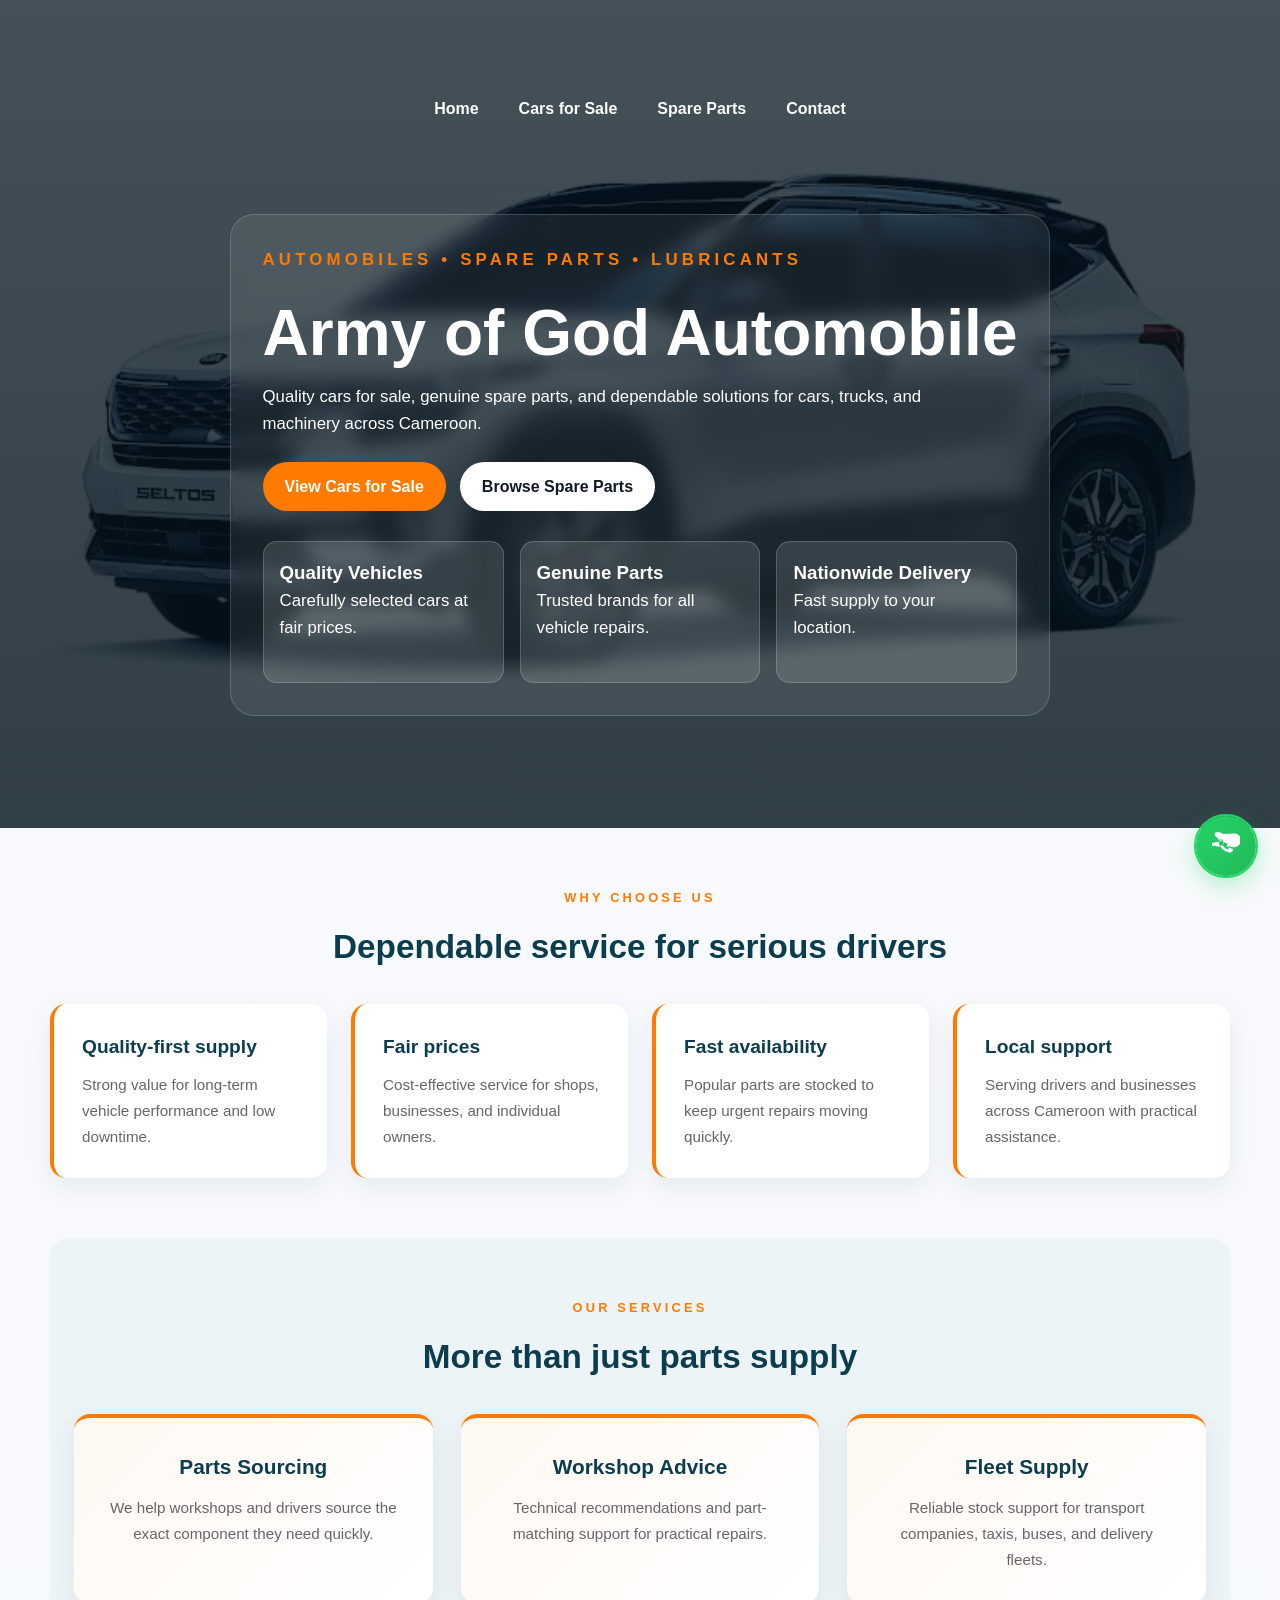
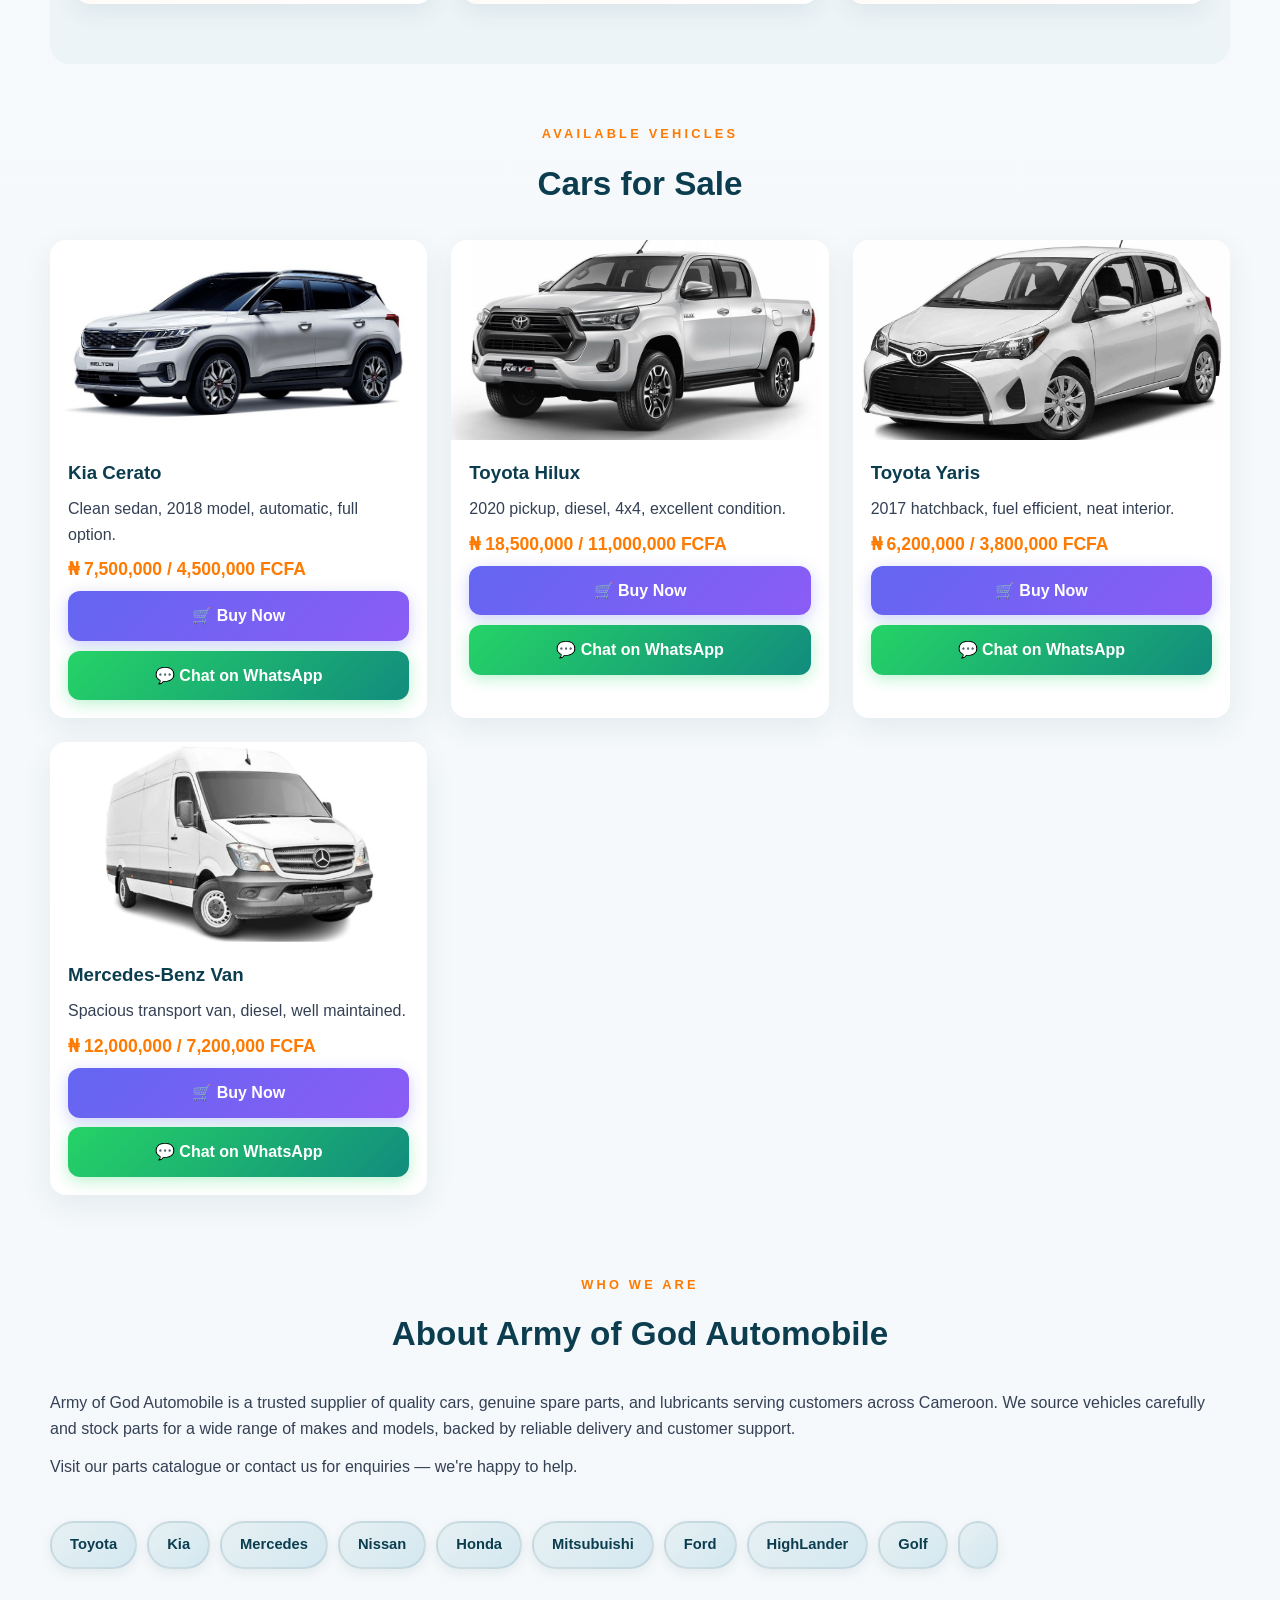
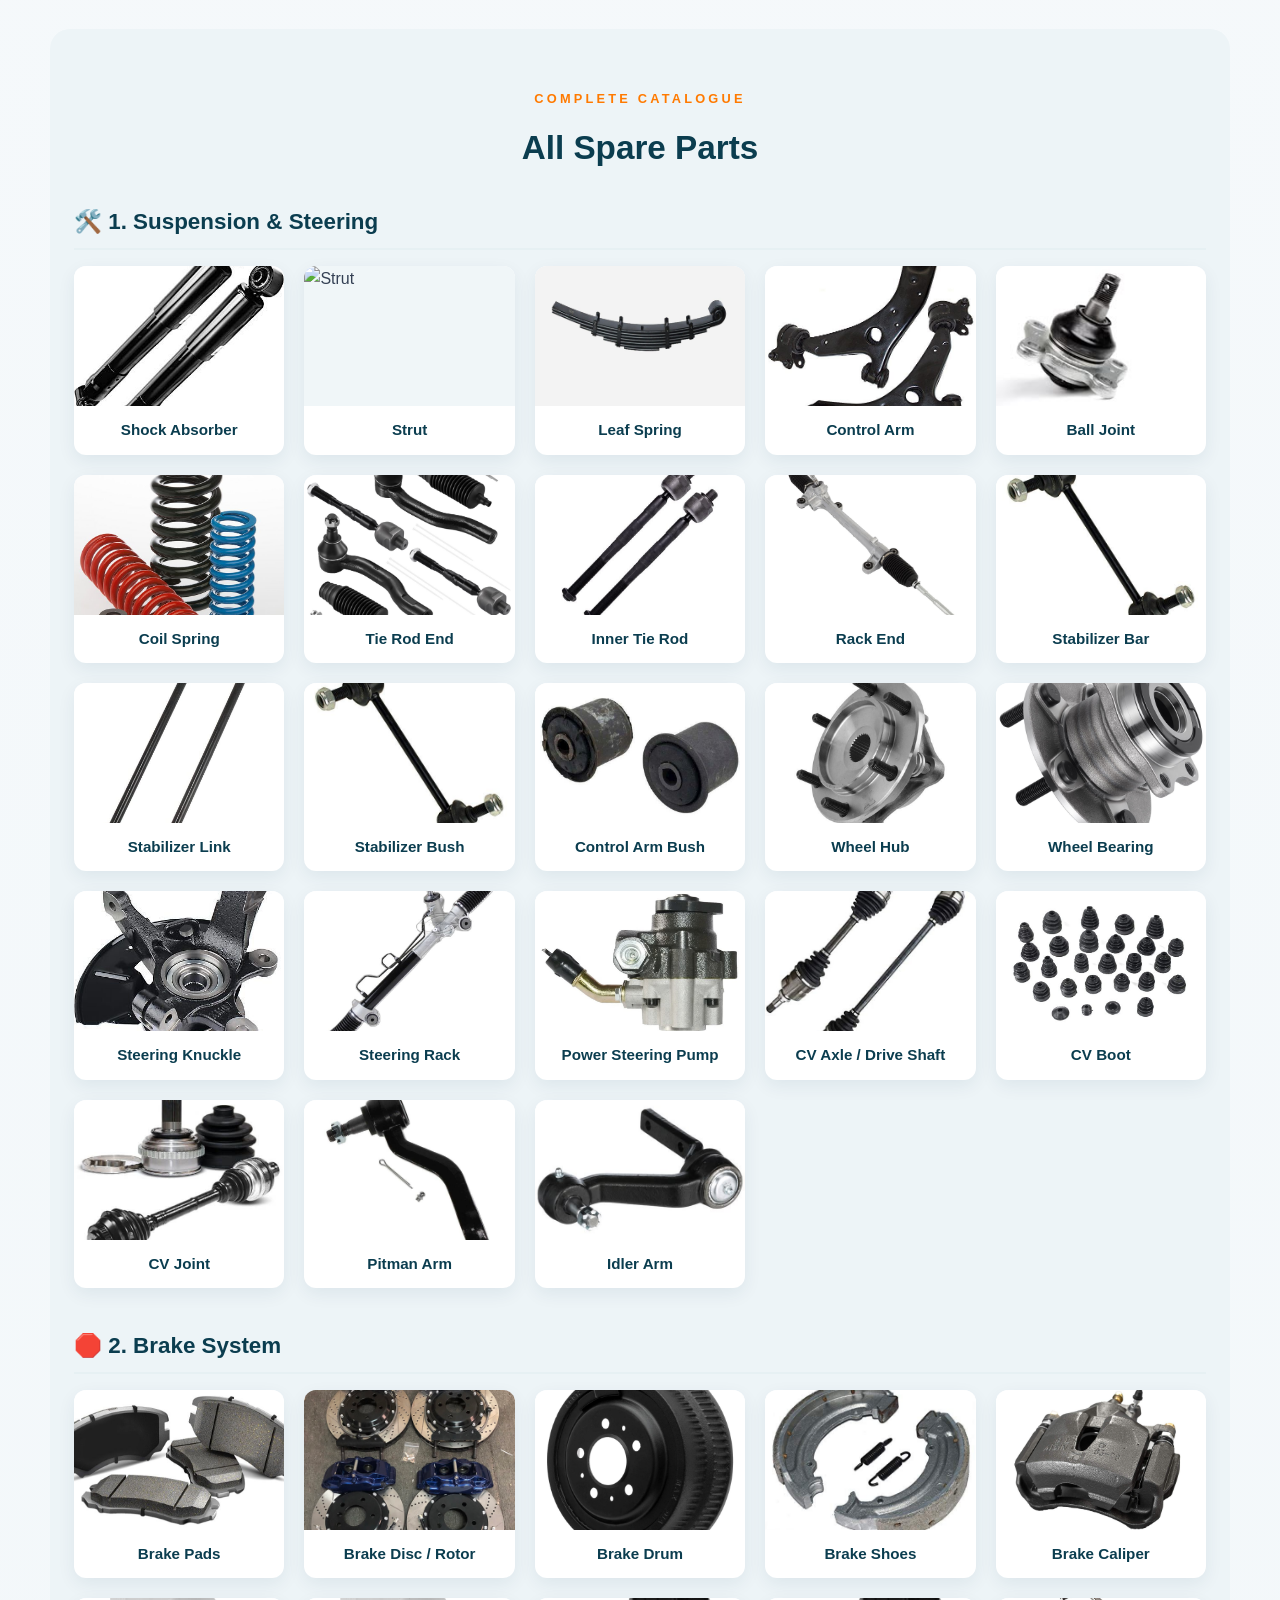
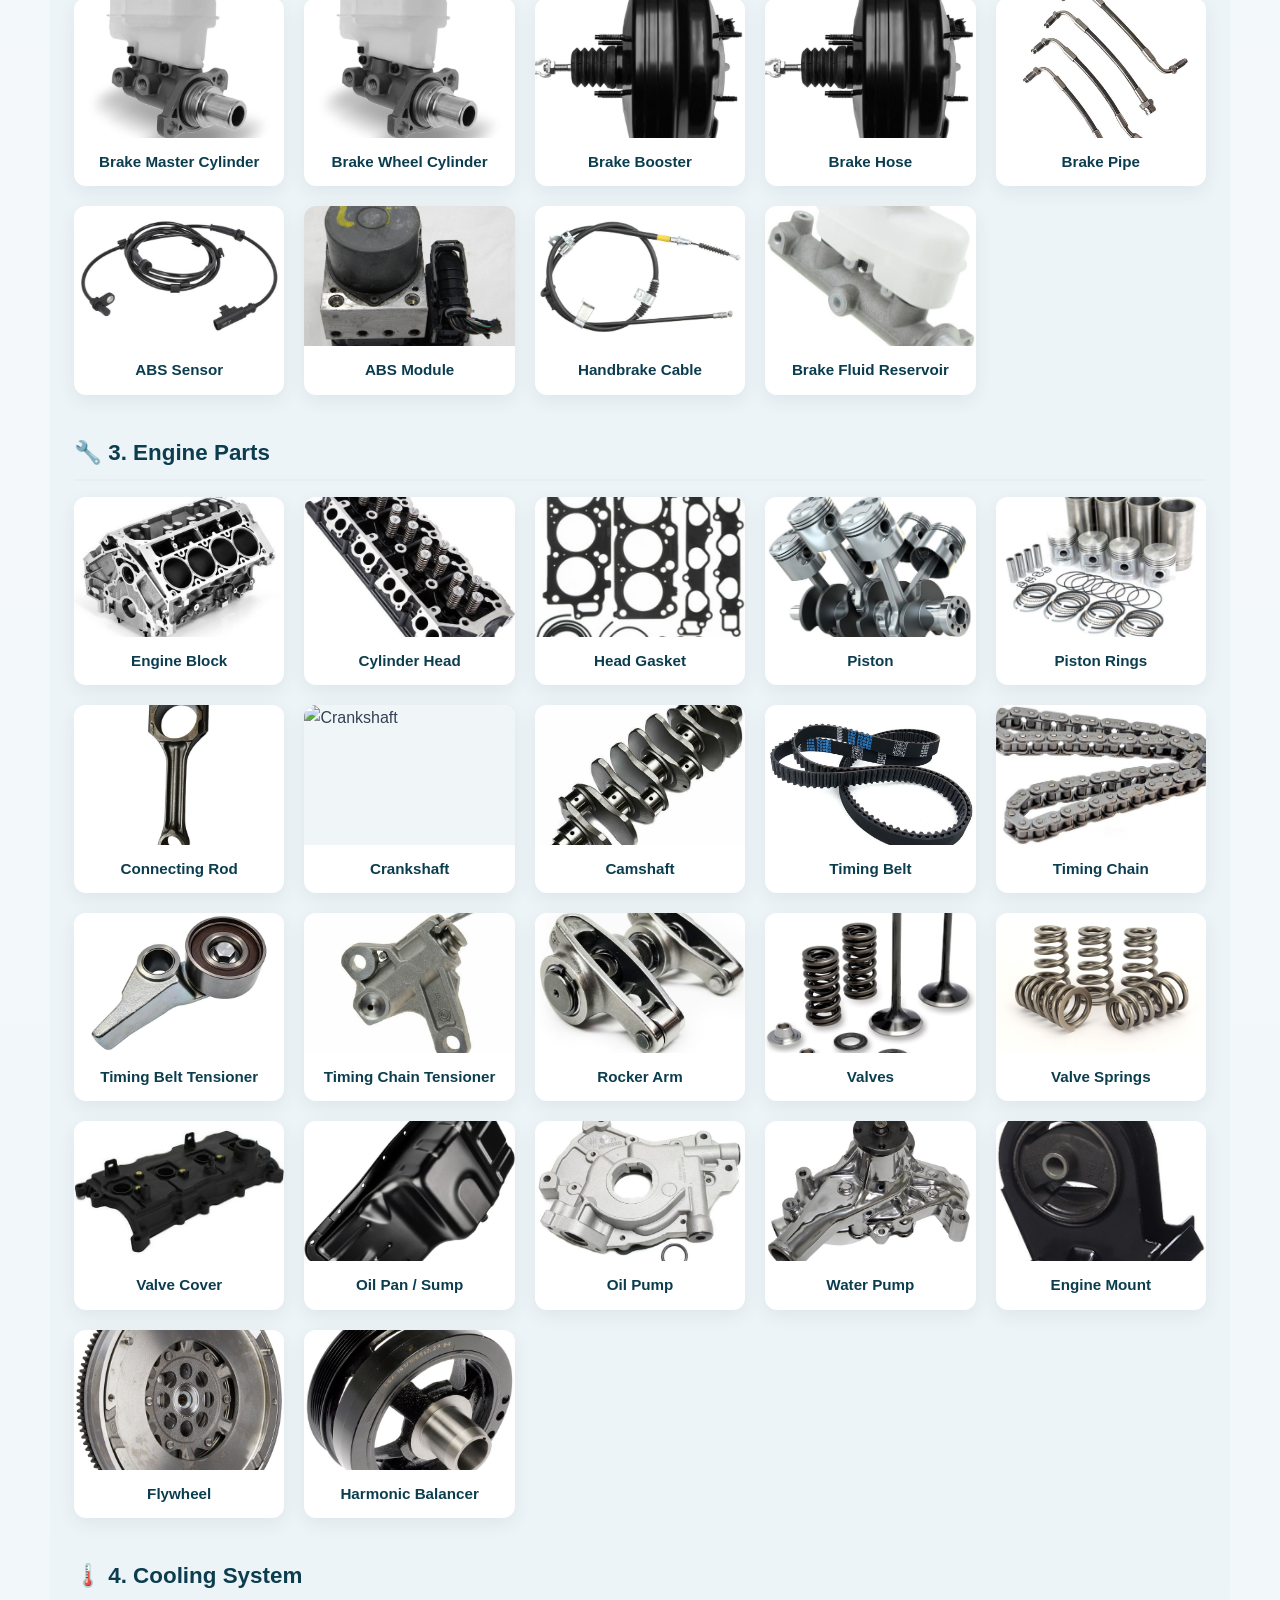
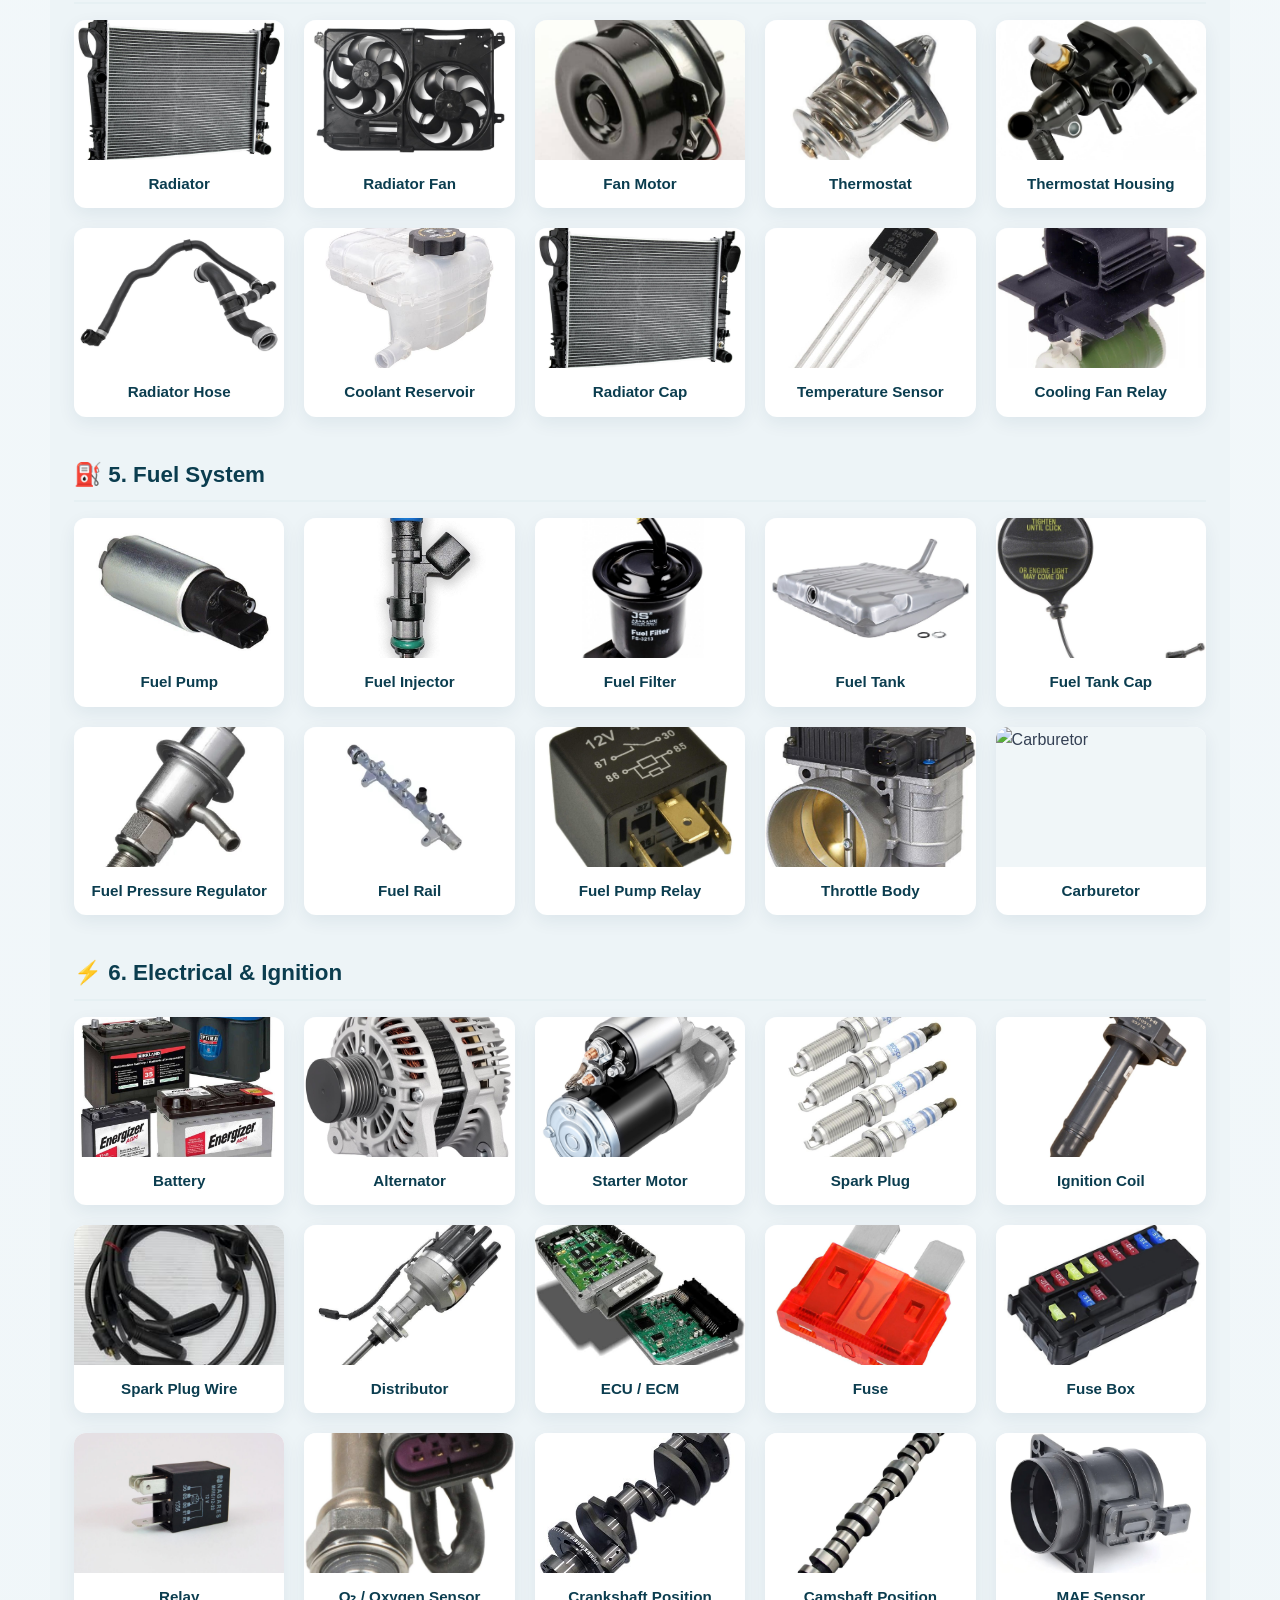
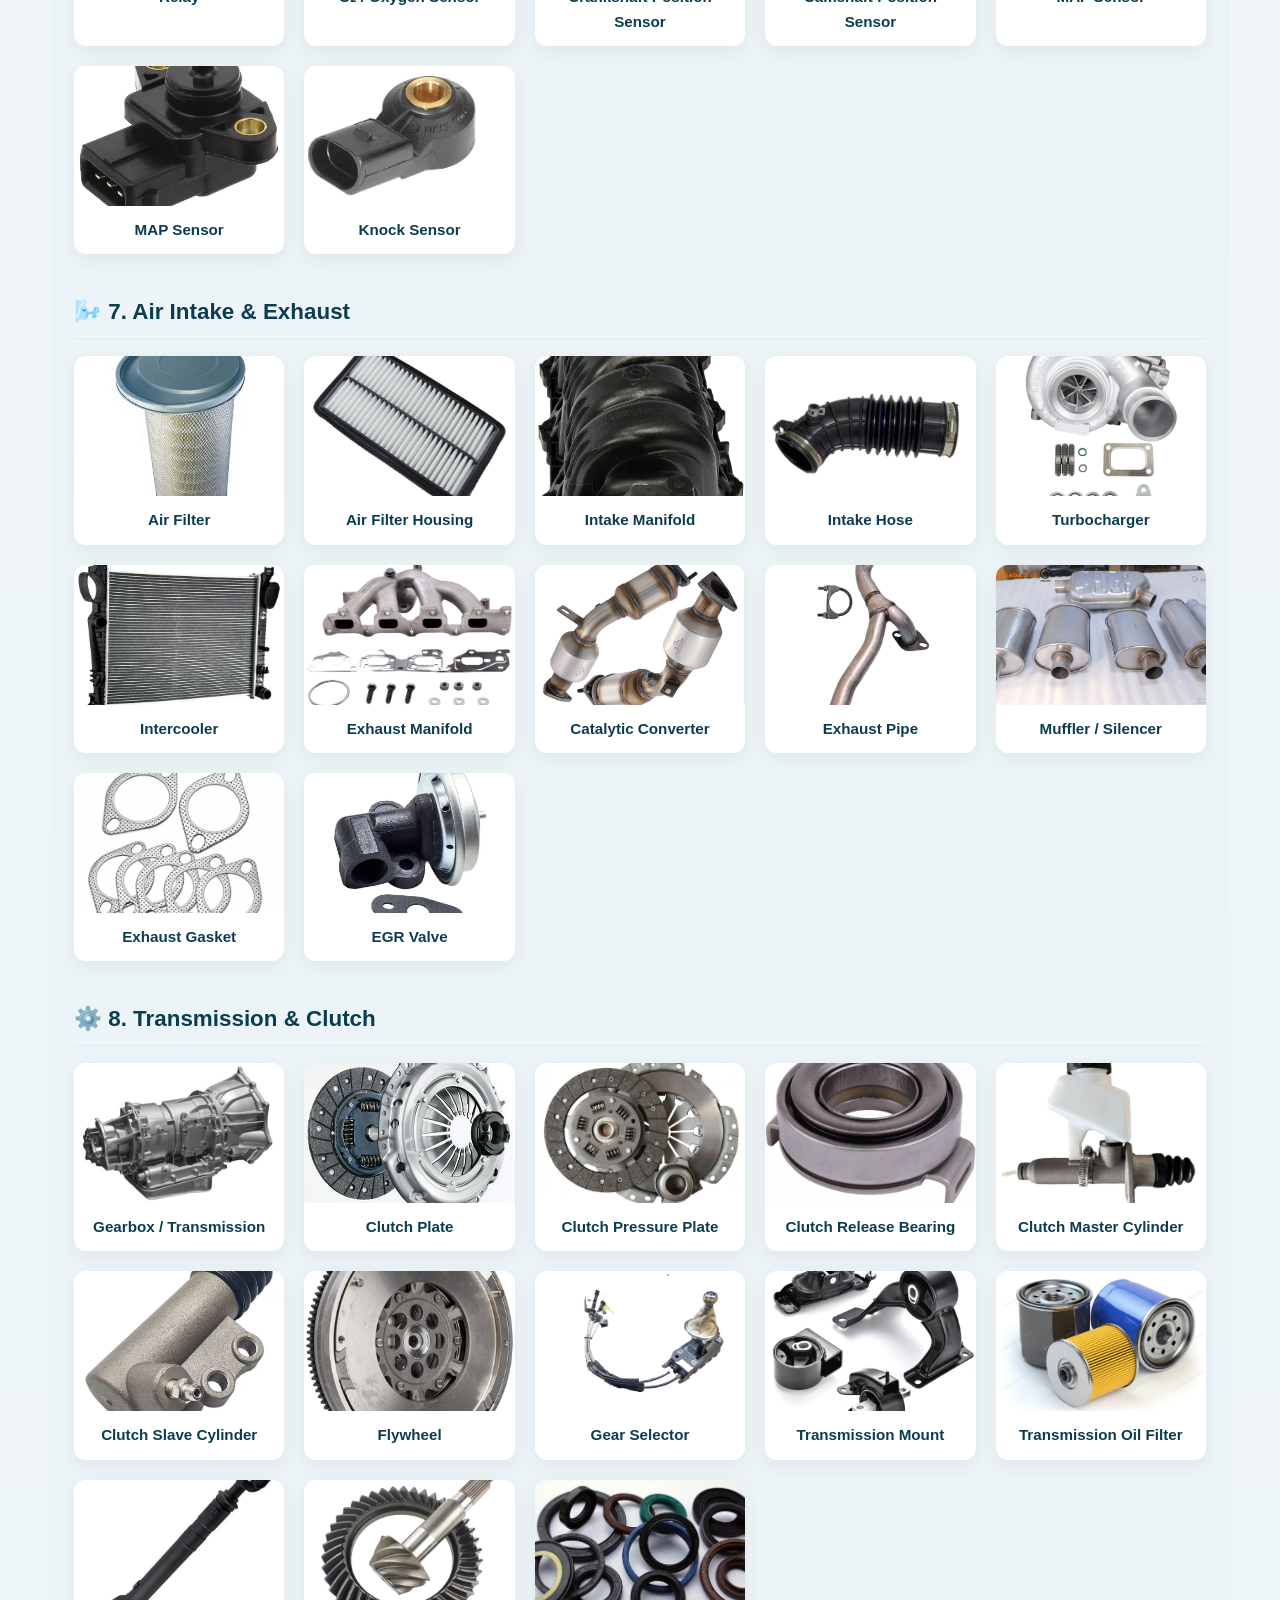
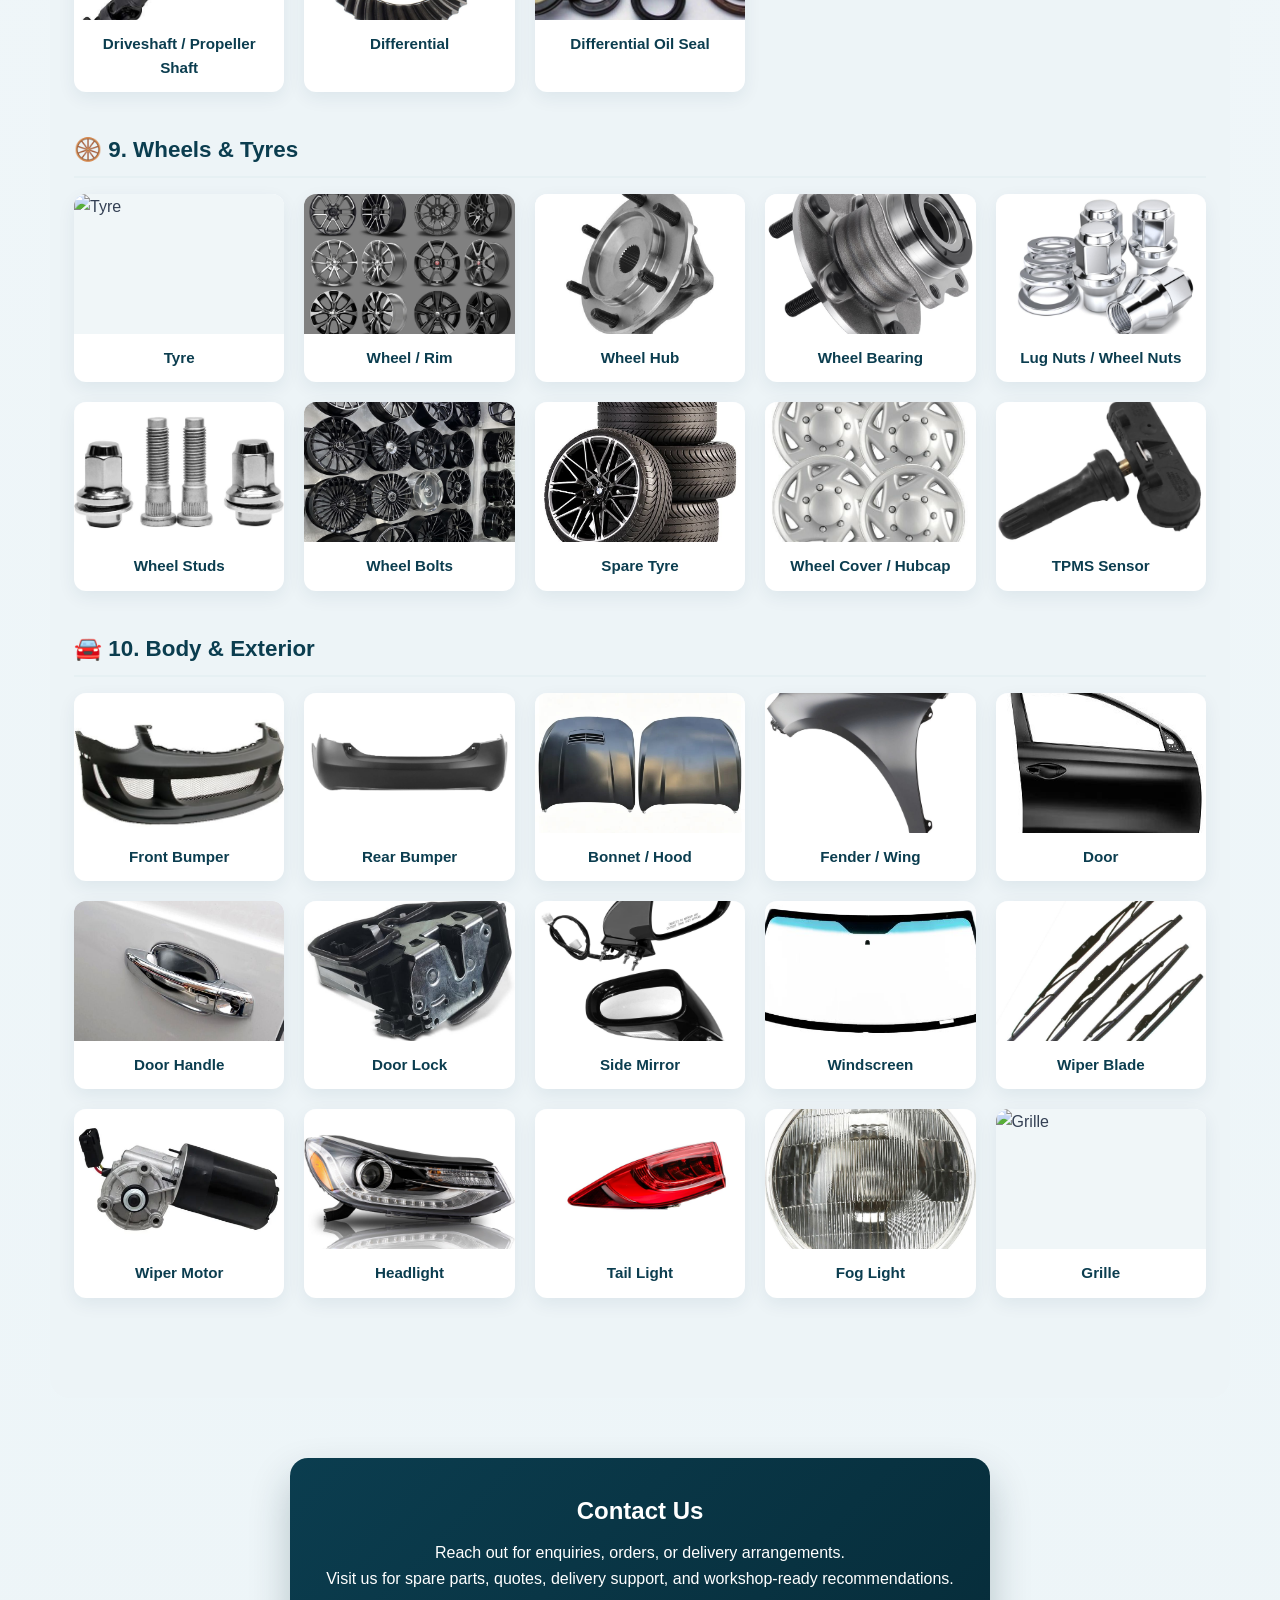
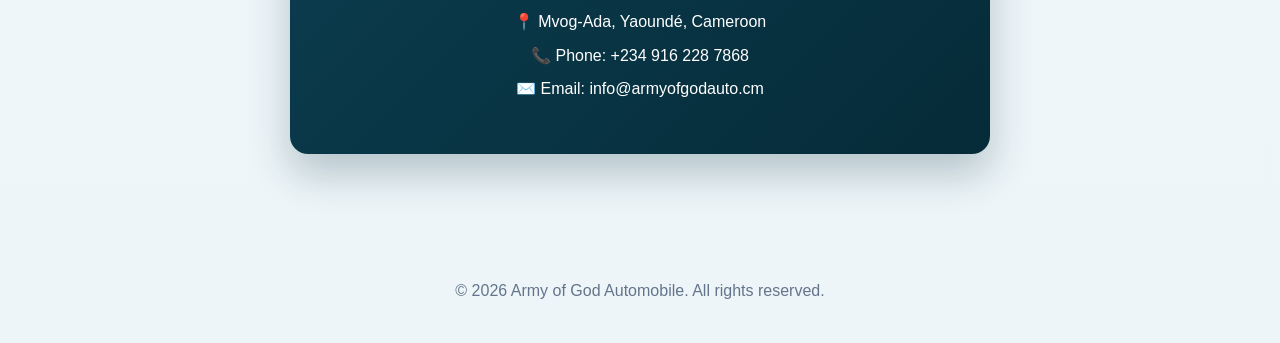
==== commit 2055bb8e: "Clicking inquire should redirect to WhatsApp (6adf640414ea8b09113c3c86)" ====
--- a/index.html
+++ b/index.html
@@ -425,6 +425,42 @@
 @media (max-width: 780px) {
   .parts-grid { grid-template-columns: repeat(auto-fill, minmax(140px, 1fr)); }
 }
+/* ========== CAR CARD BUTTONS ========== */
+.button-group {
+  display: flex;
+  flex-direction: column;
+  gap: 0.6rem;
+  margin-top: 0.5rem;
+}
+.btn-ai {
+  display: inline-flex;
+  align-items: center;
+  justify-content: center;
+  gap: 0.5rem;
+  padding: 0.75rem 1.5rem;
+  border-radius: 12px;
+  border: none;
+  font-size: 1rem;
+  font-weight: 600;
+  cursor: pointer;
+  text-decoration: none;
+  transition: all 0.3s ease;
+  background: linear-gradient(135deg, #6366f1 0%, #8b5cf6 100%);
+  color: white;
+  box-shadow: 0 4px 15px rgba(99, 102, 241, 0.3);
+  width: 100%;
+}
+.btn-ai:hover {
+  transform: translateY(-2px);
+  box-shadow: 0 6px 20px rgba(99, 102, 241, 0.4);
+}
+.btn-whatsapp {
+  background: linear-gradient(135deg, #25d366 0%, #128c7e 100%);
+  box-shadow: 0 4px 15px rgba(37, 211, 102, 0.3);
+}
+.btn-whatsapp:hover {
+  box-shadow: 0 6px 20px rgba(37, 211, 102, 0.4);
+}
   </style>
 </head>
 <body>
@@ -519,7 +555,10 @@
             <h3>Kia Cerato</h3>
             <p>Clean sedan, 2018 model, automatic, full option.</p>
             <p class="price">₦ 7,500,000 / 4,500,000 FCFA</p>
-            <button class="btn btn-primary">Inquire Now</button>
+            <div class="button-group">
+              <a class="btn-ai" href="https://wa.me/2349162287868?text=Hello%20Army%20of%20God%20Automobile%21%20I%20want%20to%20BUY%20the%20Kia%20Cerato%20-%20please%20send%20details%20and%20purchase%20process." target="_blank" rel="noopener">🛒 Buy Now</a>
+              <a class="btn-ai btn-whatsapp" href="https://wa.me/2349162287868?text=Hello%20Army%20of%20God%20Automobile%21%20I%20am%20interested%20in%20the%20Kia%20Cerato%20for%20sale." target="_blank" rel="noopener">💬 Chat on WhatsApp</a>
+            </div>
           </div>
         </article>
         <article class="card">
@@ -528,7 +567,10 @@
             <h3>Toyota Hilux</h3>
             <p>2020 pickup, diesel, 4x4, excellent condition.</p>
             <p class="price">₦ 18,500,000 / 11,000,000 FCFA</p>
-            <button class="btn btn-primary">Inquire Now</button>
+            <div class="button-group">
+              <a class="btn-ai" href="https://wa.me/2349162287868?text=Hello%20Army%20of%20God%20Automobile%21%20I%20want%20to%20BUY%20the%20Toyota%20Hilux%20-%20please%20send%20details%20and%20purchase%20process." target="_blank" rel="noopener">🛒 Buy Now</a>
+              <a class="btn-ai btn-whatsapp" href="https://wa.me/2349162287868?text=Hello%20Army%20of%20God%20Automobile%21%20I%20am%20interested%20in%20the%20Toyota%20Hilux%20for%20sale." target="_blank" rel="noopener">💬 Chat on WhatsApp</a>
+            </div>
           </div>
         </article>
         <article class="card">
@@ -537,7 +579,10 @@
             <h3>Toyota Yaris</h3>
             <p>2017 hatchback, fuel efficient, neat interior.</p>
             <p class="price">₦ 6,200,000 / 3,800,000 FCFA</p>
-            <button class="btn btn-primary">Inquire Now</button>
+            <div class="button-group">
+              <a class="btn-ai" href="https://wa.me/2349162287868?text=Hello%20Army%20of%20God%20Automobile%21%20I%20want%20to%20BUY%20the%20Toyota%20Yaris%20-%20please%20send%20details%20and%20purchase%20process." target="_blank" rel="noopener">🛒 Buy Now</a>
+              <a class="btn-ai btn-whatsapp" href="https://wa.me/2349162287868?text=Hello%20Army%20of%20God%20Automobile%21%20I%20am%20interested%20in%20the%20Toyota%20Yaris%20for%20sale." target="_blank" rel="noopener">💬 Chat on WhatsApp</a>
+            </div>
           </div>
         </article>
         <article class="card">
@@ -546,7 +591,10 @@
             <h3>Mercedes-Benz Van</h3>
             <p>Spacious transport van, diesel, well maintained.</p>
             <p class="price">₦ 12,000,000 / 7,200,000 FCFA</p>
-            <button class="btn btn-primary">Inquire Now</button>
+            <div class="button-group">
+              <a class="btn-ai" href="https://wa.me/2349162287868?text=Hello%20Army%20of%20God%20Automobile%21%20I%20want%20to%20BUY%20the%20Mercedes-Benz%20Van%20-%20please%20send%20details%20and%20purchase%20process." target="_blank" rel="noopener">🛒 Buy Now</a>
+              <a class="btn-ai btn-whatsapp" href="https://wa.me/2349162287868?text=Hello%20Army%20of%20God%20Automobile%21%20I%20am%20interested%20in%20the%20Mercedes-Benz%20Van%20for%20sale." target="_blank" rel="noopener">💬 Chat on WhatsApp</a>
+            </div>
           </div>
         </article>
       </div>
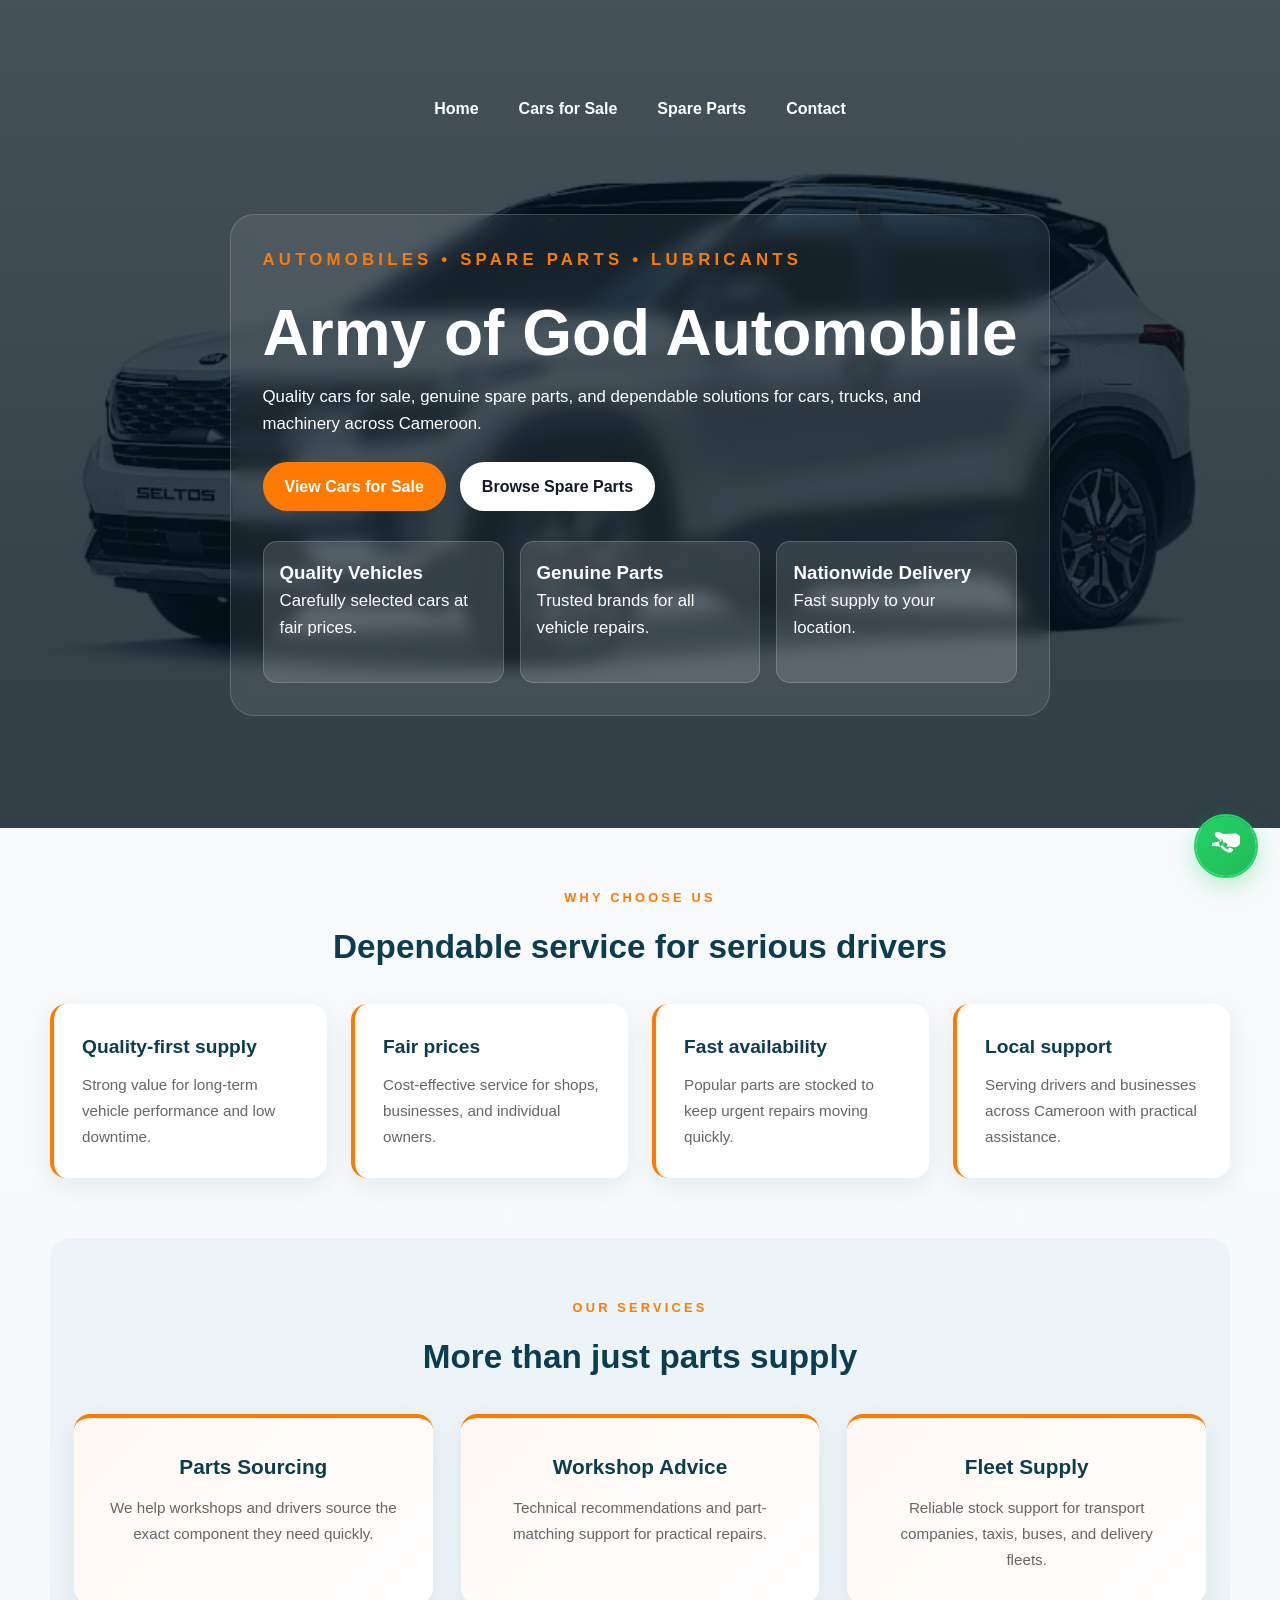
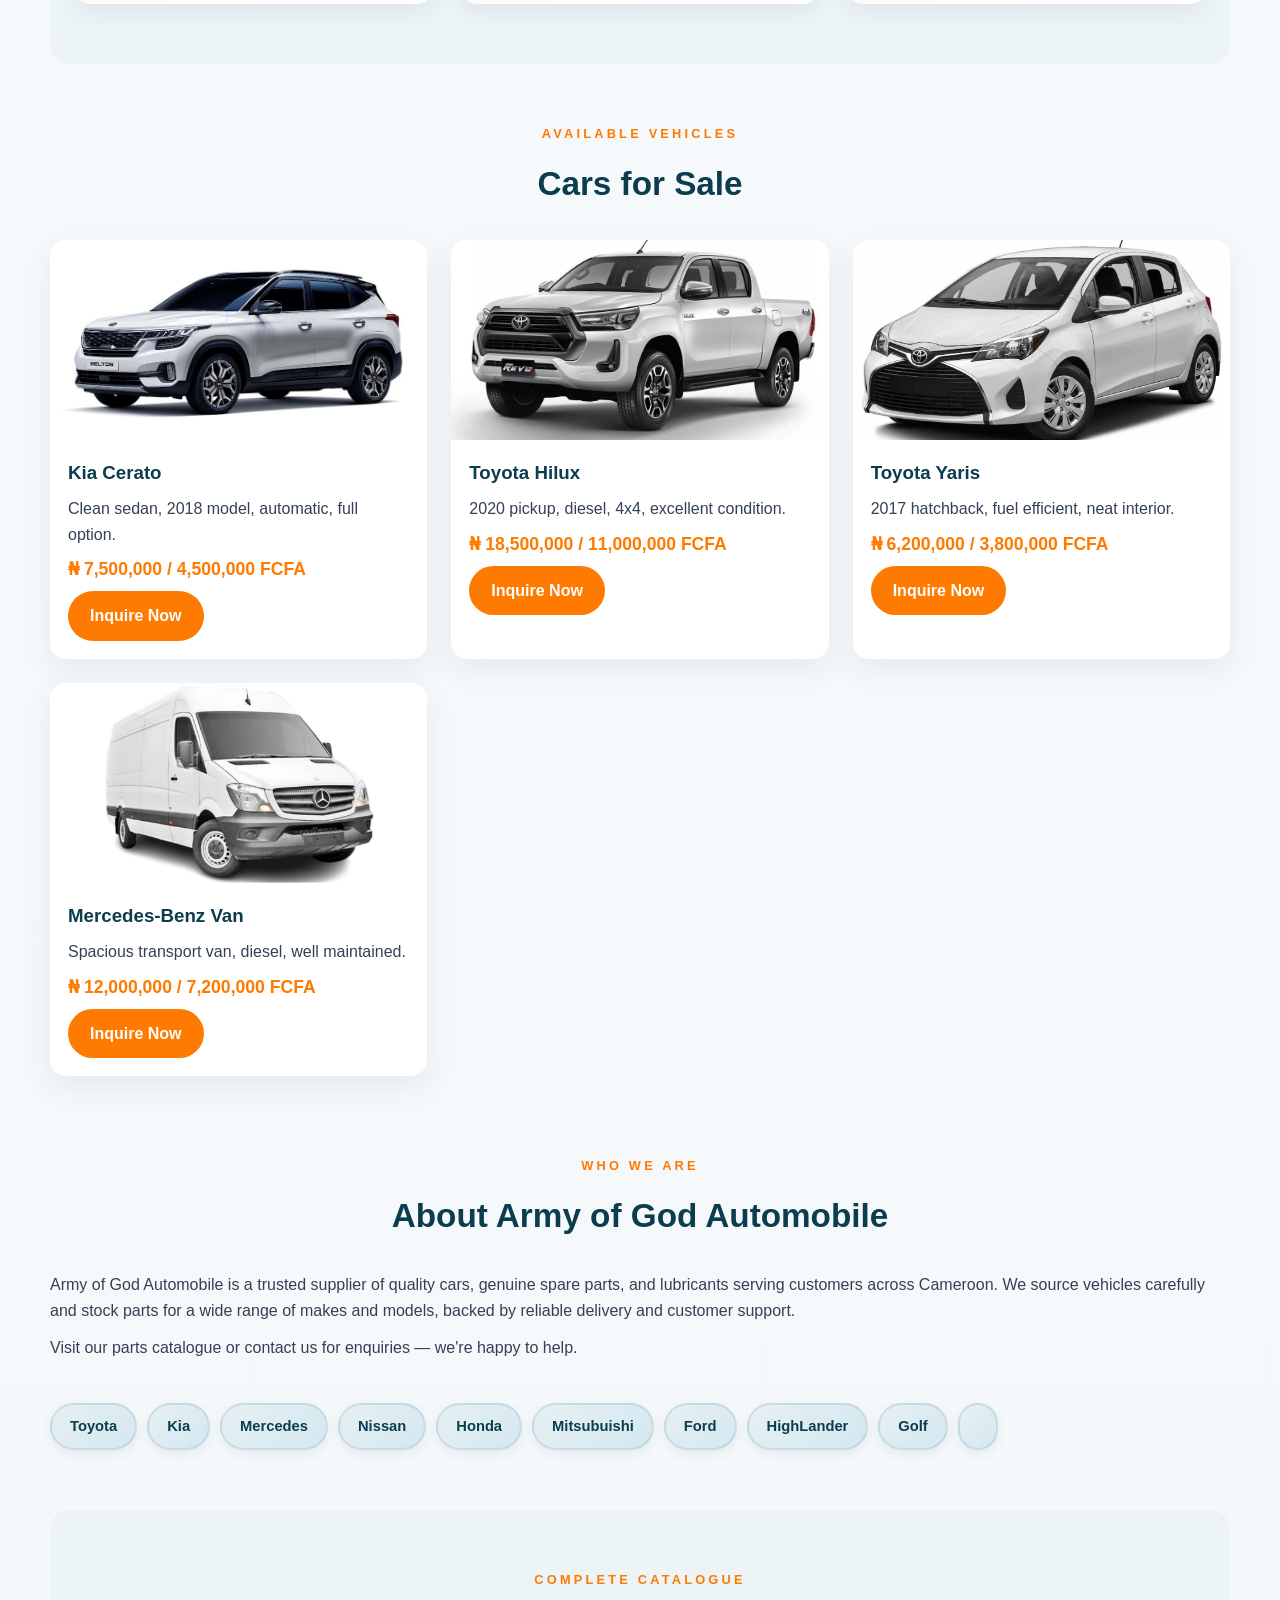
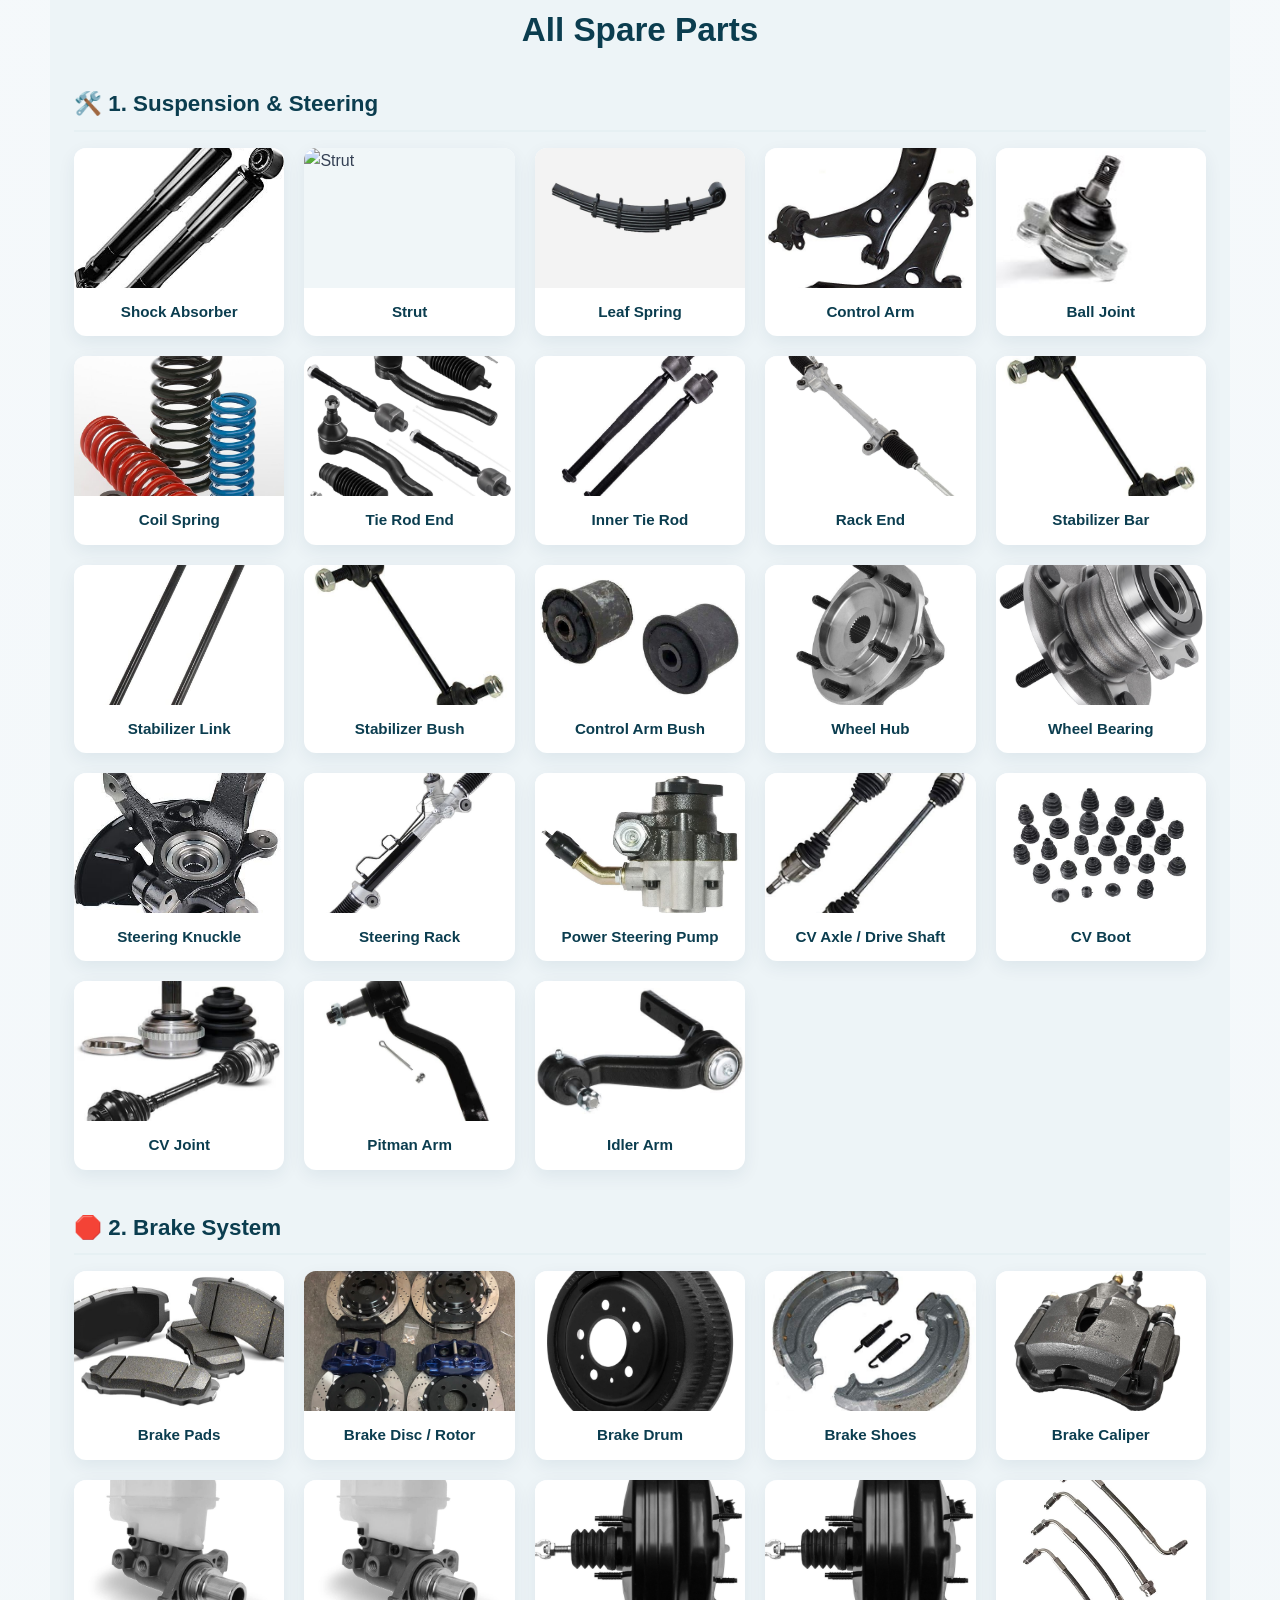
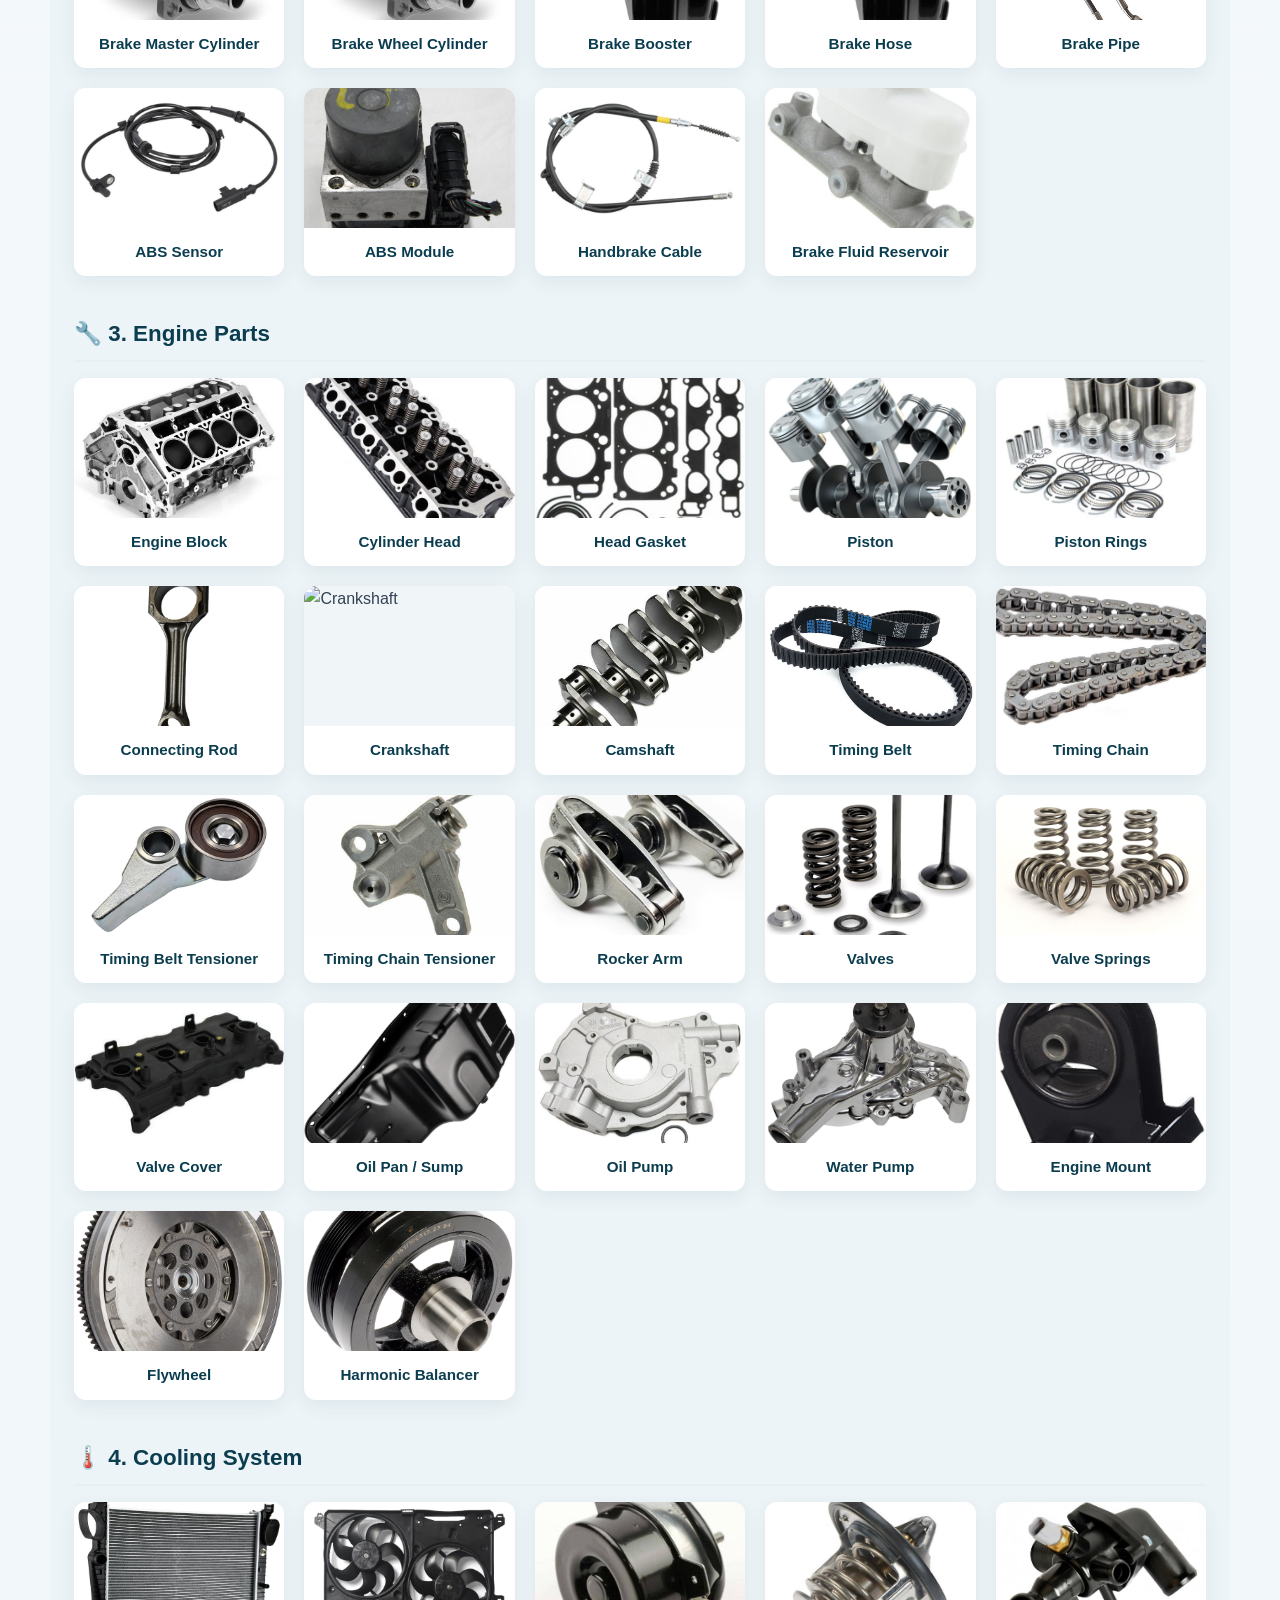
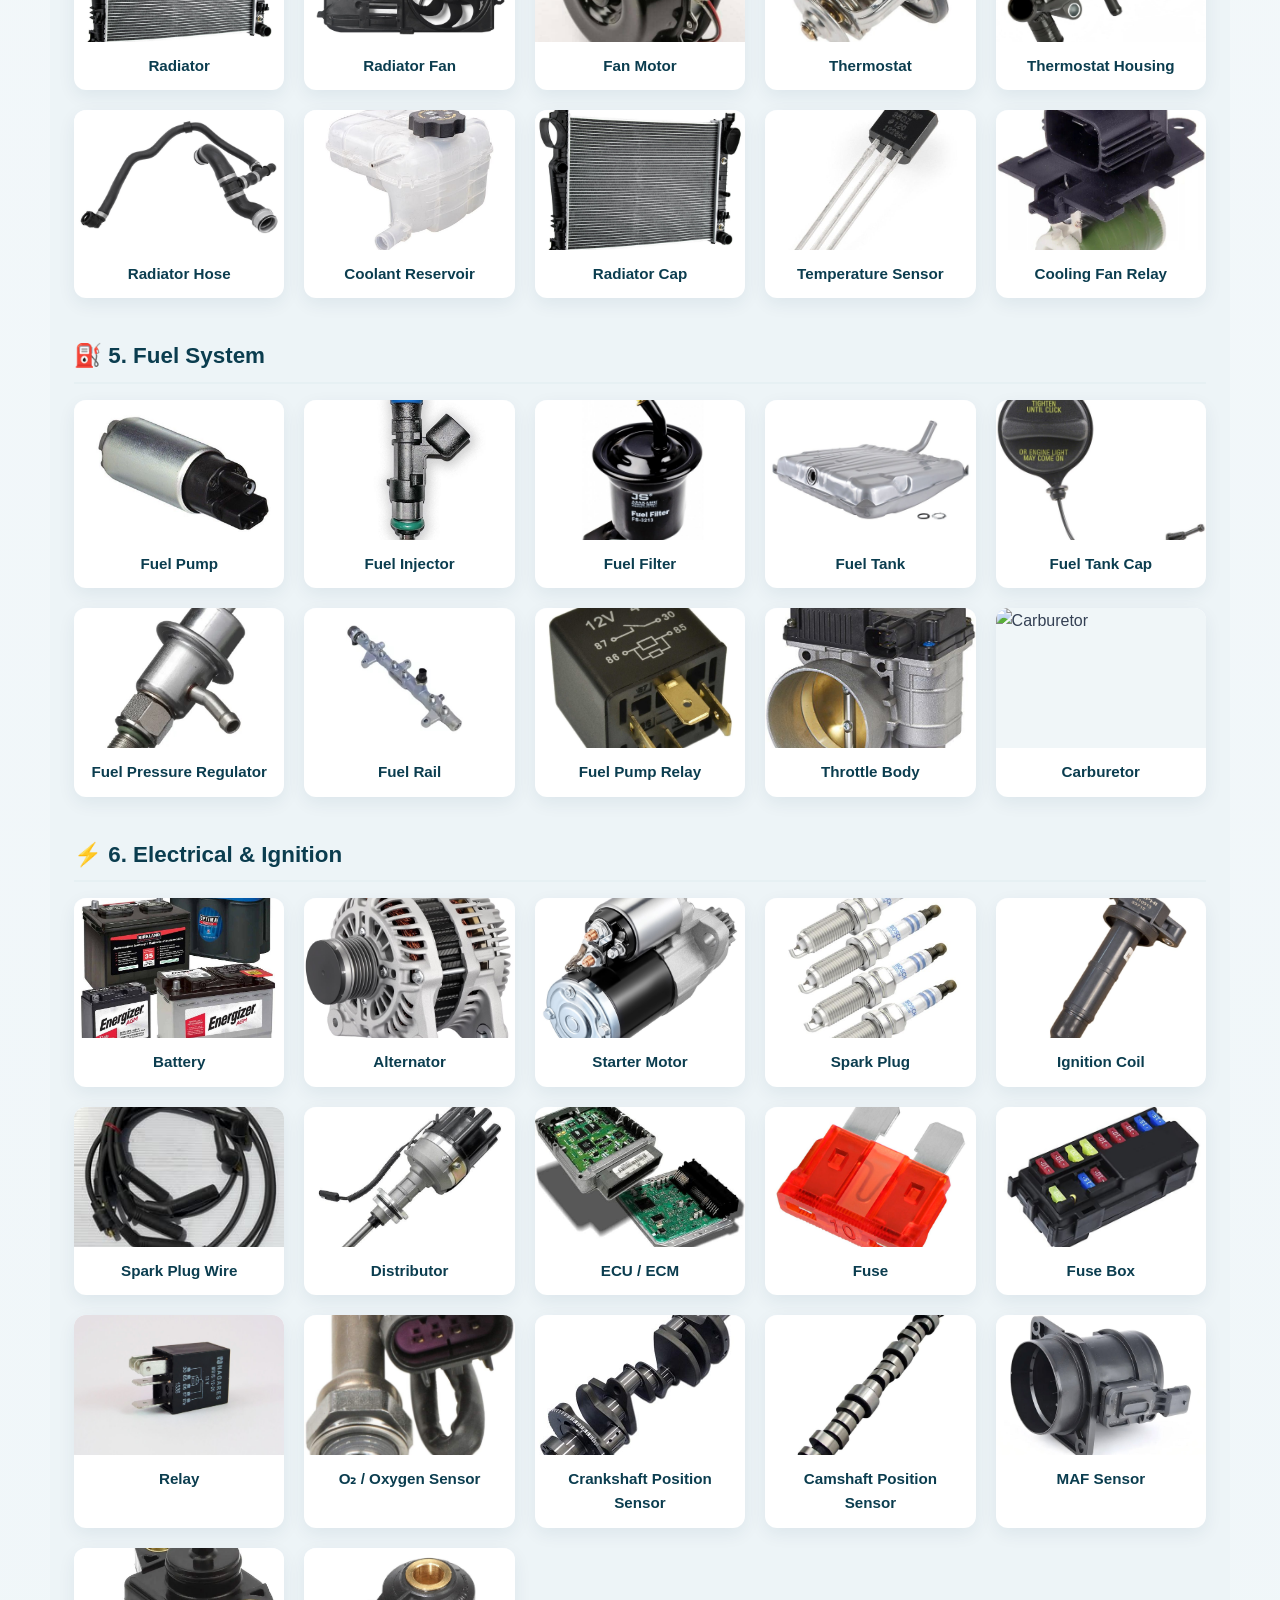
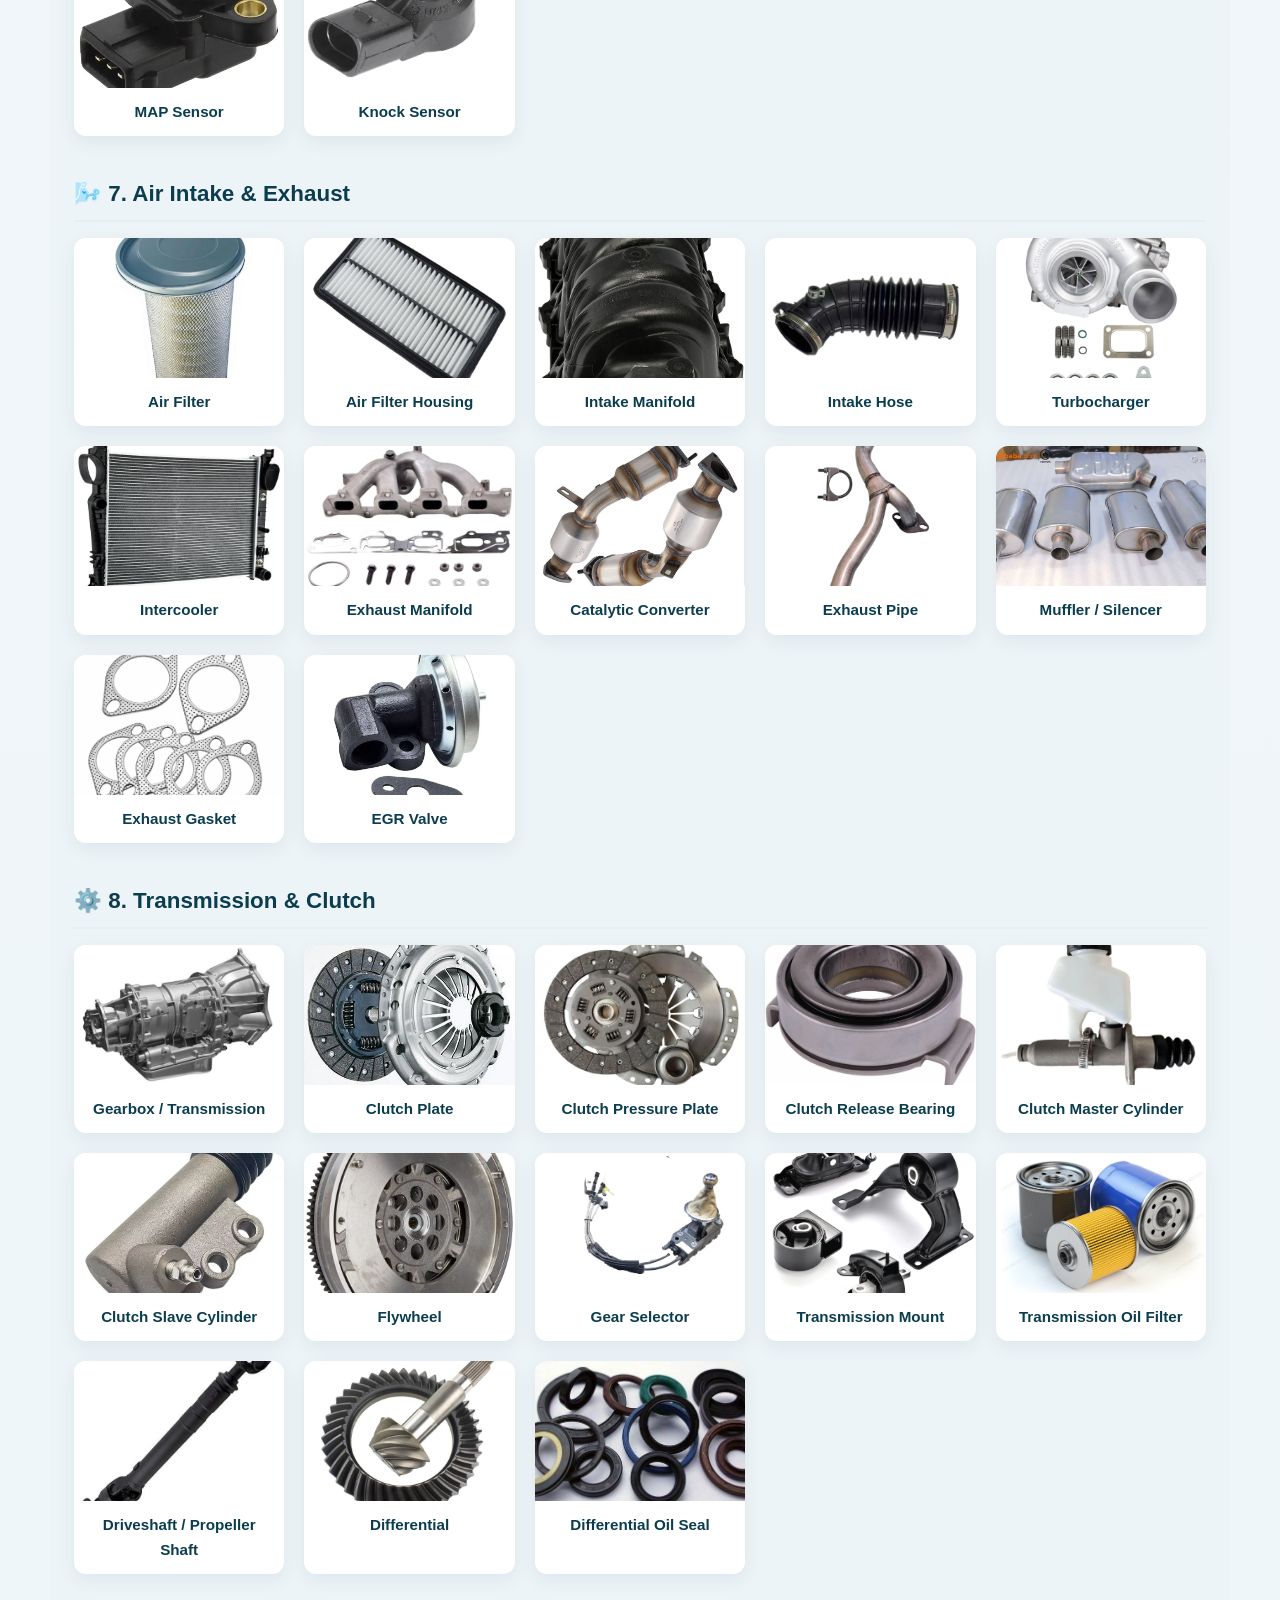
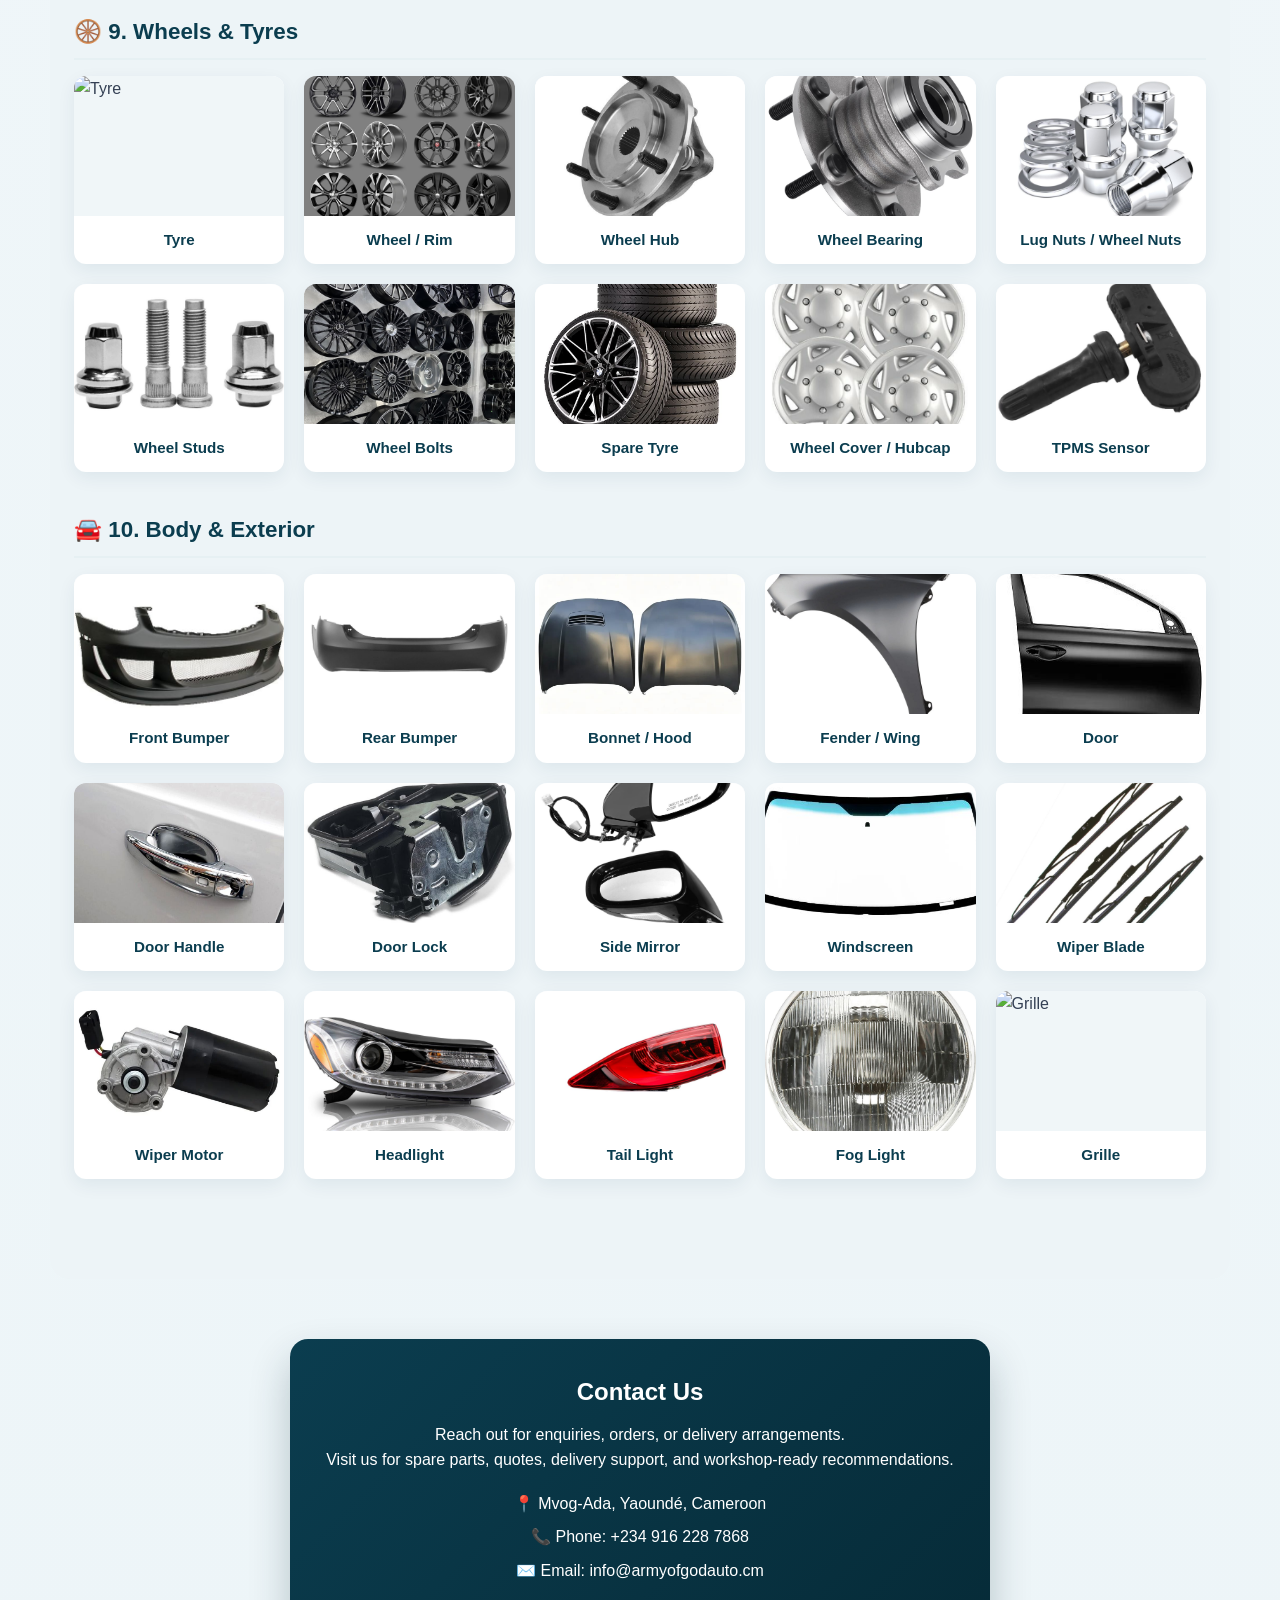
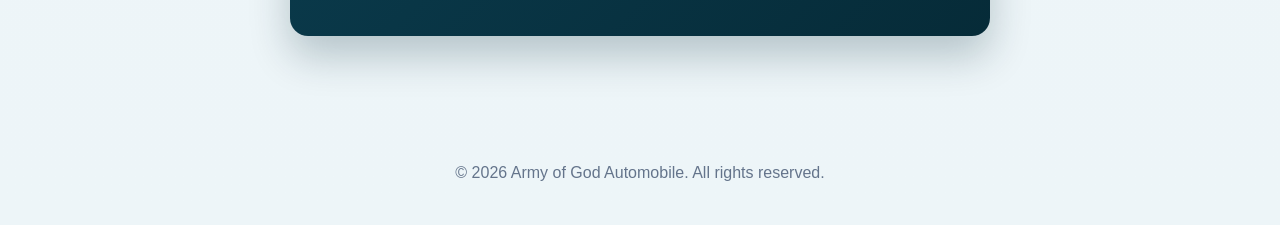
==== commit 90c96ea8: "Update website to link inquire button to WhatsApp (6adf6733bee462f429231c88)" ====
--- a/index.html
+++ b/index.html
@@ -425,42 +425,6 @@
 @media (max-width: 780px) {
   .parts-grid { grid-template-columns: repeat(auto-fill, minmax(140px, 1fr)); }
 }
-/* ========== CAR CARD BUTTONS ========== */
-.button-group {
-  display: flex;
-  flex-direction: column;
-  gap: 0.6rem;
-  margin-top: 0.5rem;
-}
-.btn-ai {
-  display: inline-flex;
-  align-items: center;
-  justify-content: center;
-  gap: 0.5rem;
-  padding: 0.75rem 1.5rem;
-  border-radius: 12px;
-  border: none;
-  font-size: 1rem;
-  font-weight: 600;
-  cursor: pointer;
-  text-decoration: none;
-  transition: all 0.3s ease;
-  background: linear-gradient(135deg, #6366f1 0%, #8b5cf6 100%);
-  color: white;
-  box-shadow: 0 4px 15px rgba(99, 102, 241, 0.3);
-  width: 100%;
-}
-.btn-ai:hover {
-  transform: translateY(-2px);
-  box-shadow: 0 6px 20px rgba(99, 102, 241, 0.4);
-}
-.btn-whatsapp {
-  background: linear-gradient(135deg, #25d366 0%, #128c7e 100%);
-  box-shadow: 0 4px 15px rgba(37, 211, 102, 0.3);
-}
-.btn-whatsapp:hover {
-  box-shadow: 0 6px 20px rgba(37, 211, 102, 0.4);
-}
   </style>
 </head>
 <body>
@@ -555,10 +519,7 @@
             <h3>Kia Cerato</h3>
             <p>Clean sedan, 2018 model, automatic, full option.</p>
             <p class="price">₦ 7,500,000 / 4,500,000 FCFA</p>
-            <div class="button-group">
-              <a class="btn-ai" href="https://wa.me/2349162287868?text=Hello%20Army%20of%20God%20Automobile%21%20I%20want%20to%20BUY%20the%20Kia%20Cerato%20-%20please%20send%20details%20and%20purchase%20process." target="_blank" rel="noopener">🛒 Buy Now</a>
-              <a class="btn-ai btn-whatsapp" href="https://wa.me/2349162287868?text=Hello%20Army%20of%20God%20Automobile%21%20I%20am%20interested%20in%20the%20Kia%20Cerato%20for%20sale." target="_blank" rel="noopener">💬 Chat on WhatsApp</a>
-            </div>
+            <a class="btn btn-primary" href="https://wa.me/2349162287868?text=Hello%20Army%20of%20God%20Automobile%21%20I%20am%20interested%20in%20the%20Kia%20Cerato.%20Is%20it%20still%20available%3F" target="_blank" rel="noopener noreferrer">Inquire Now</a>
           </div>
         </article>
         <article class="card">
@@ -567,10 +528,7 @@
             <h3>Toyota Hilux</h3>
             <p>2020 pickup, diesel, 4x4, excellent condition.</p>
             <p class="price">₦ 18,500,000 / 11,000,000 FCFA</p>
-            <div class="button-group">
-              <a class="btn-ai" href="https://wa.me/2349162287868?text=Hello%20Army%20of%20God%20Automobile%21%20I%20want%20to%20BUY%20the%20Toyota%20Hilux%20-%20please%20send%20details%20and%20purchase%20process." target="_blank" rel="noopener">🛒 Buy Now</a>
-              <a class="btn-ai btn-whatsapp" href="https://wa.me/2349162287868?text=Hello%20Army%20of%20God%20Automobile%21%20I%20am%20interested%20in%20the%20Toyota%20Hilux%20for%20sale." target="_blank" rel="noopener">💬 Chat on WhatsApp</a>
-            </div>
+            <a class="btn btn-primary" href="https://wa.me/2349162287868?text=Hello%20Army%20of%20God%20Automobile%21%20I%20am%20interested%20in%20the%20Toyota%20Hilux.%20Is%20it%20still%20available%3F" target="_blank" rel="noopener noreferrer">Inquire Now</a>
           </div>
         </article>
         <article class="card">
@@ -579,10 +537,7 @@
             <h3>Toyota Yaris</h3>
             <p>2017 hatchback, fuel efficient, neat interior.</p>
             <p class="price">₦ 6,200,000 / 3,800,000 FCFA</p>
-            <div class="button-group">
-              <a class="btn-ai" href="https://wa.me/2349162287868?text=Hello%20Army%20of%20God%20Automobile%21%20I%20want%20to%20BUY%20the%20Toyota%20Yaris%20-%20please%20send%20details%20and%20purchase%20process." target="_blank" rel="noopener">🛒 Buy Now</a>
-              <a class="btn-ai btn-whatsapp" href="https://wa.me/2349162287868?text=Hello%20Army%20of%20God%20Automobile%21%20I%20am%20interested%20in%20the%20Toyota%20Yaris%20for%20sale." target="_blank" rel="noopener">💬 Chat on WhatsApp</a>
-            </div>
+            <a class="btn btn-primary" href="https://wa.me/2349162287868?text=Hello%20Army%20of%20God%20Automobile%21%20I%20am%20interested%20in%20the%20Toyota%20Yaris.%20Is%20it%20still%20available%3F" target="_blank" rel="noopener noreferrer">Inquire Now</a>
           </div>
         </article>
         <article class="card">
@@ -591,10 +546,7 @@
             <h3>Mercedes-Benz Van</h3>
             <p>Spacious transport van, diesel, well maintained.</p>
             <p class="price">₦ 12,000,000 / 7,200,000 FCFA</p>
-            <div class="button-group">
-              <a class="btn-ai" href="https://wa.me/2349162287868?text=Hello%20Army%20of%20God%20Automobile%21%20I%20want%20to%20BUY%20the%20Mercedes-Benz%20Van%20-%20please%20send%20details%20and%20purchase%20process." target="_blank" rel="noopener">🛒 Buy Now</a>
-              <a class="btn-ai btn-whatsapp" href="https://wa.me/2349162287868?text=Hello%20Army%20of%20God%20Automobile%21%20I%20am%20interested%20in%20the%20Mercedes-Benz%20Van%20for%20sale." target="_blank" rel="noopener">💬 Chat on WhatsApp</a>
-            </div>
+            <a class="btn btn-primary" href="https://wa.me/2349162287868?text=Hello%20Army%20of%20God%20Automobile%21%20I%20am%20interested%20in%20the%20Mercedes-Benz%20Van.%20Is%20it%20still%20available%3F" target="_blank" rel="noopener noreferrer">Inquire Now</a>
           </div>
         </article>
       </div>
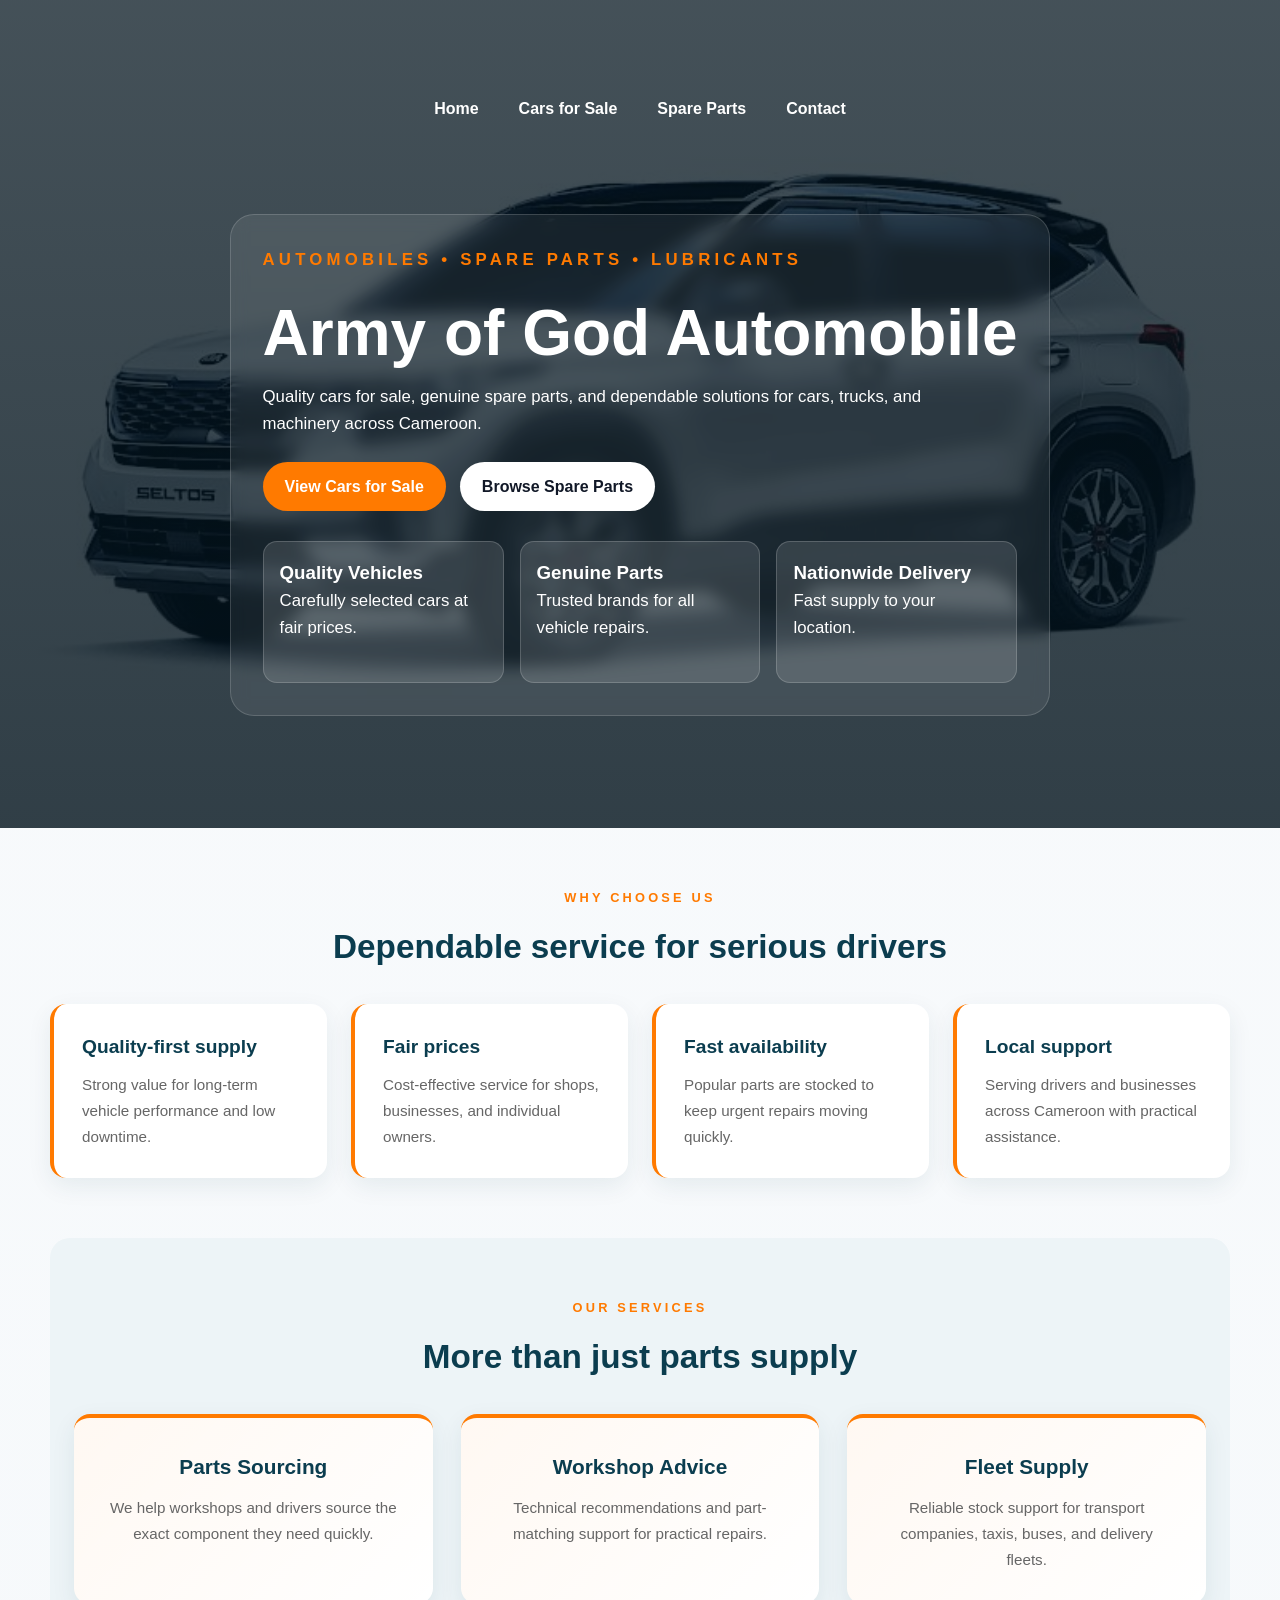
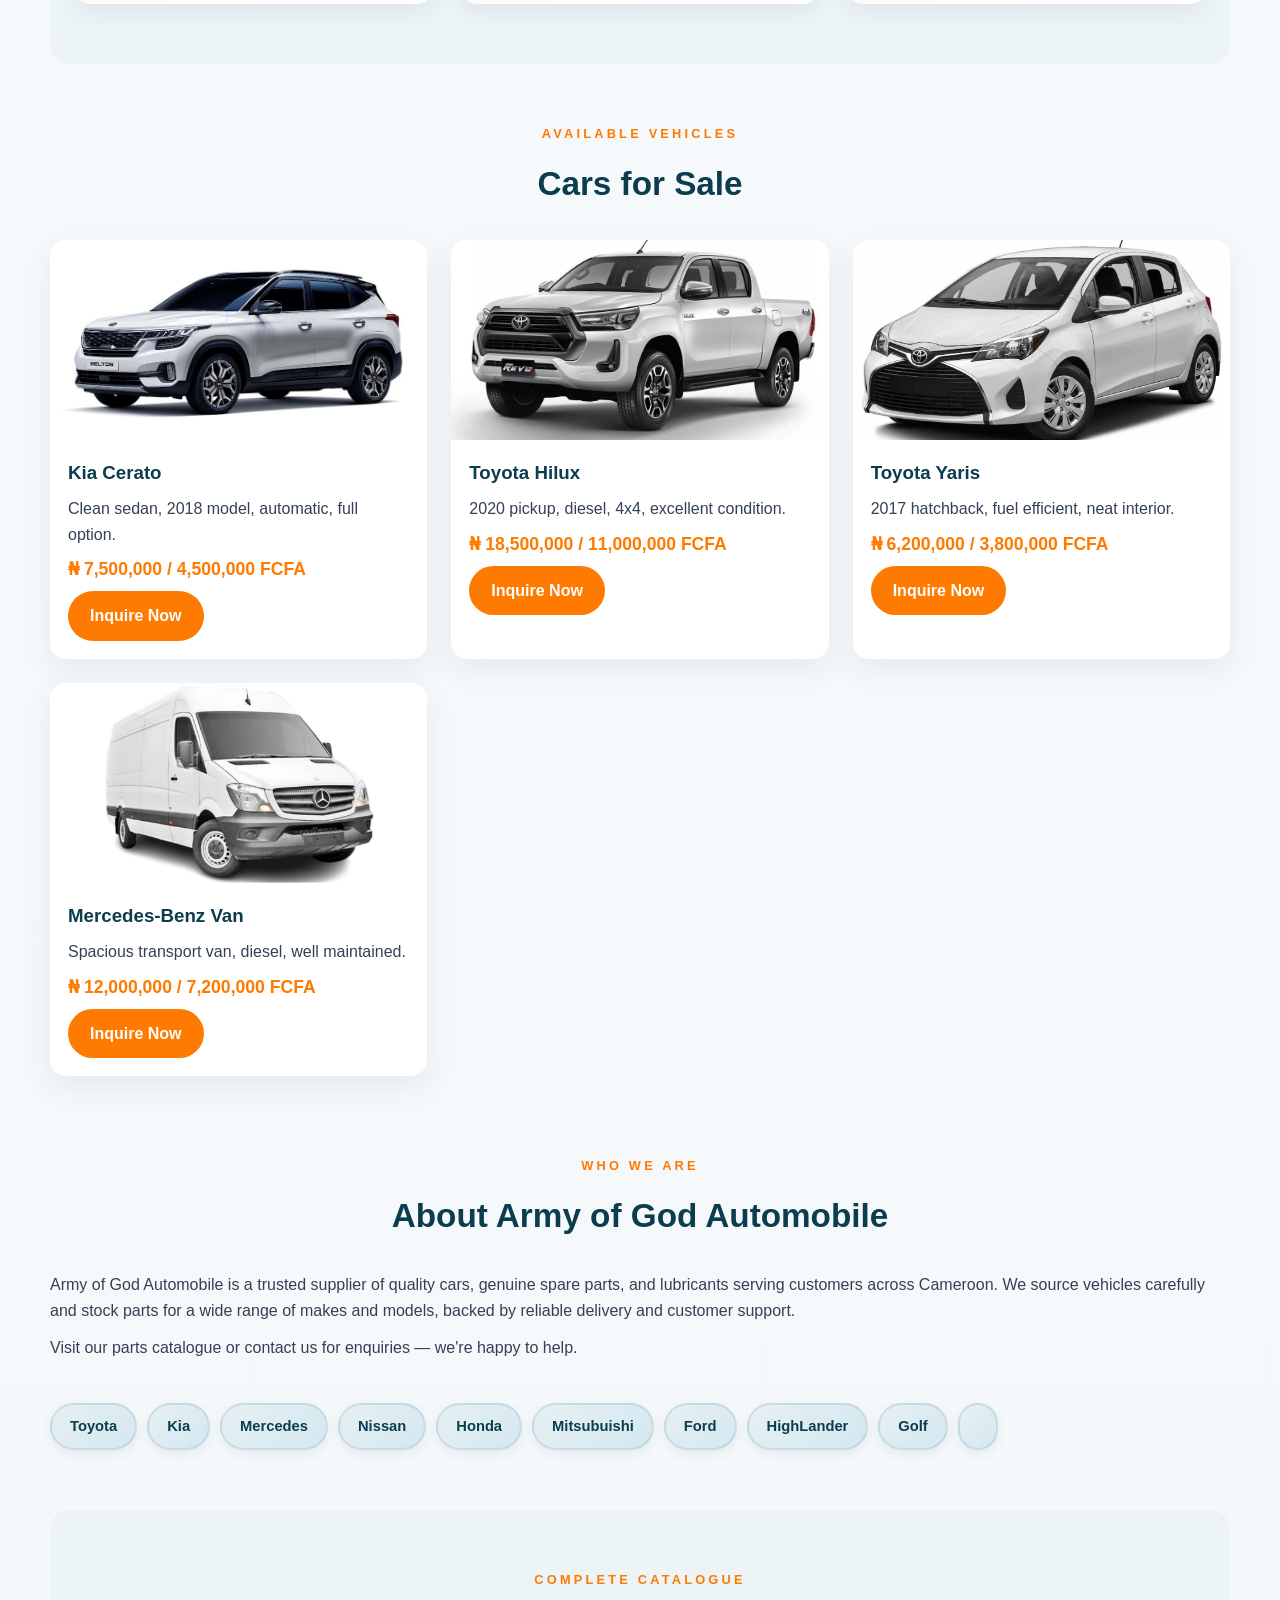
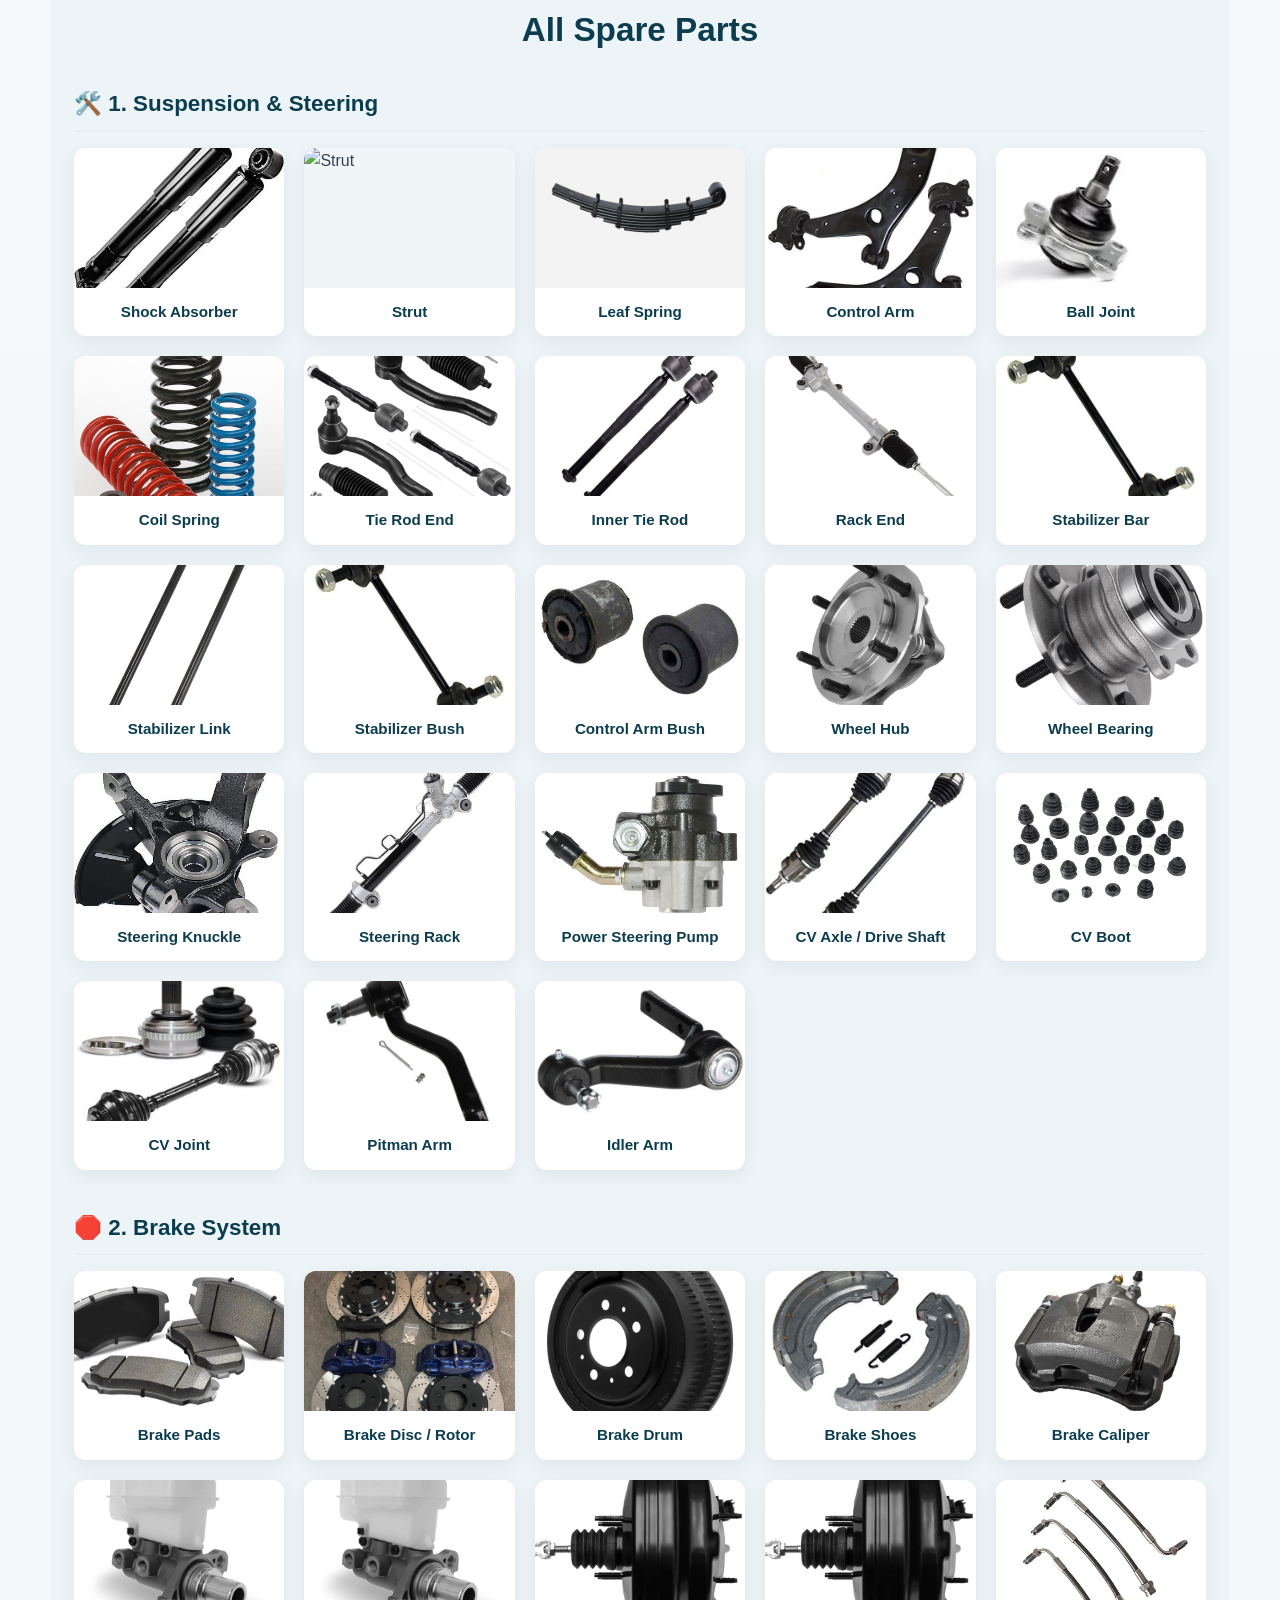
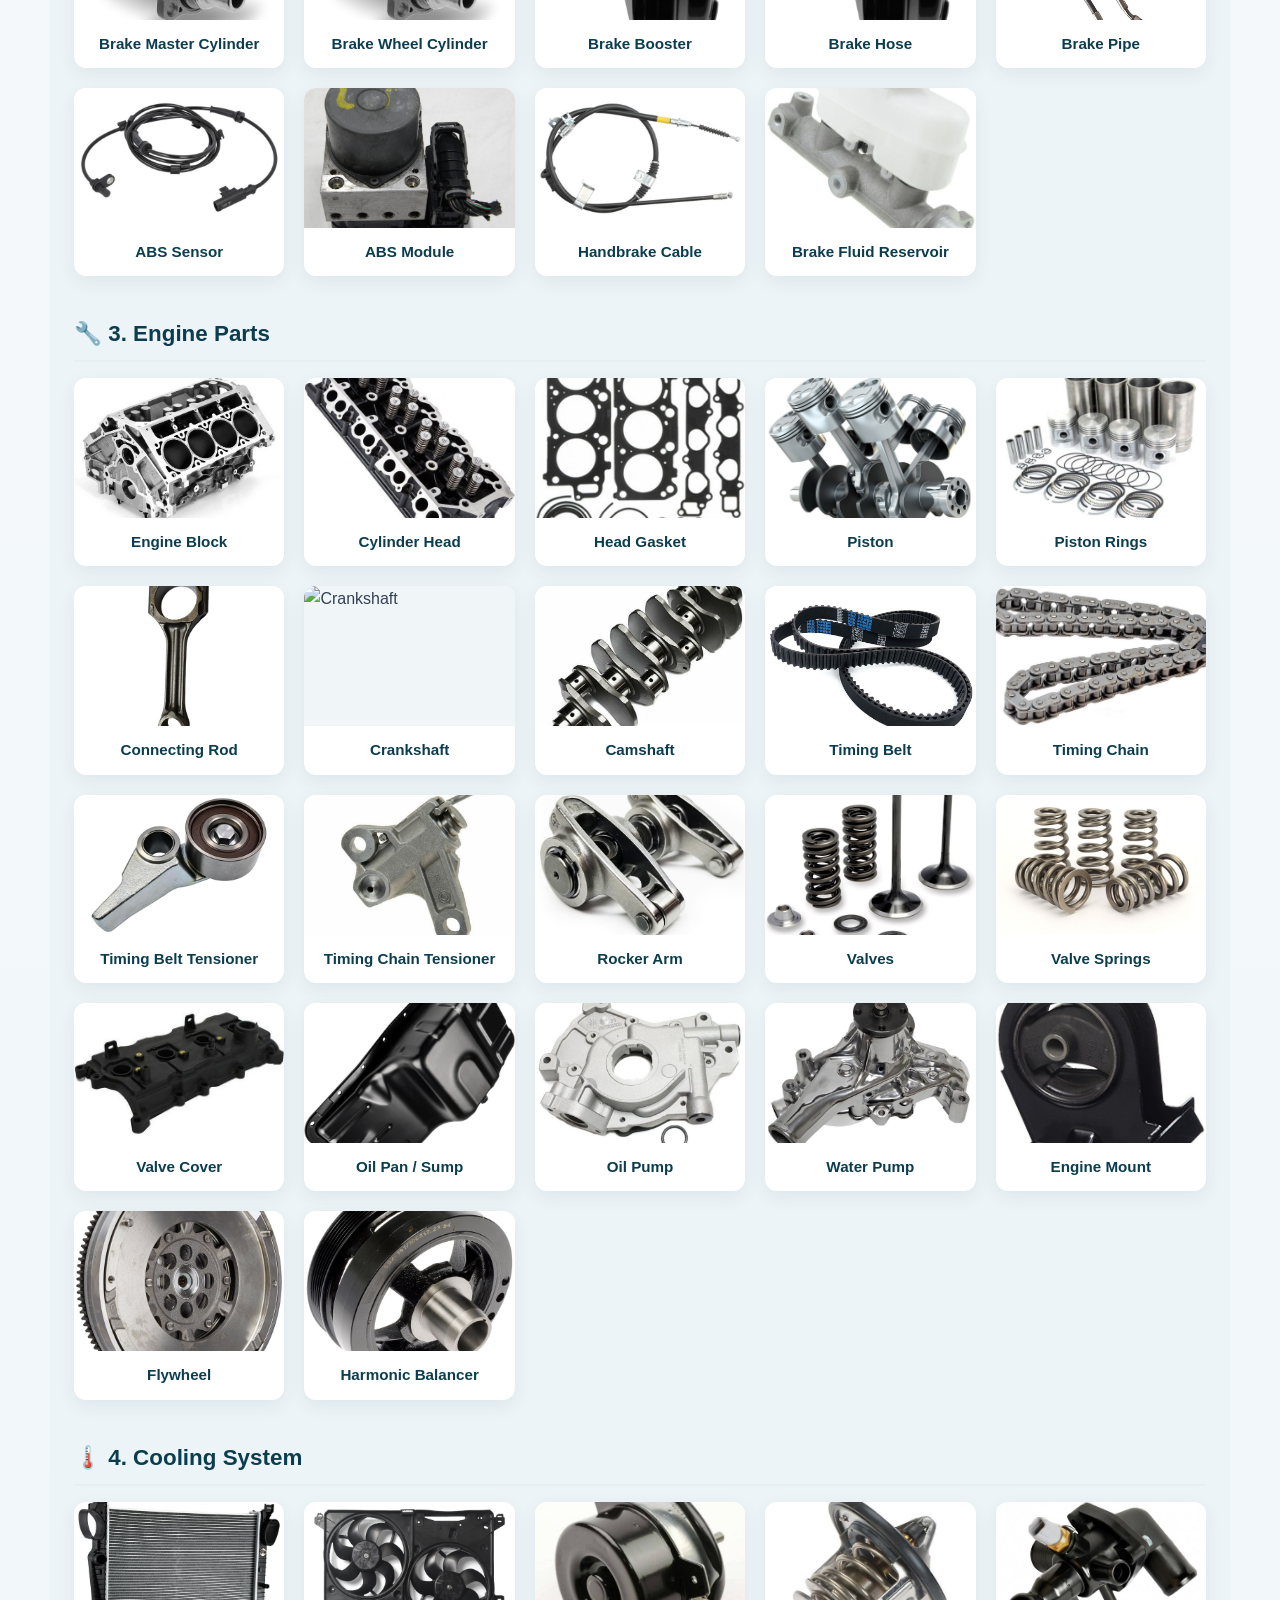
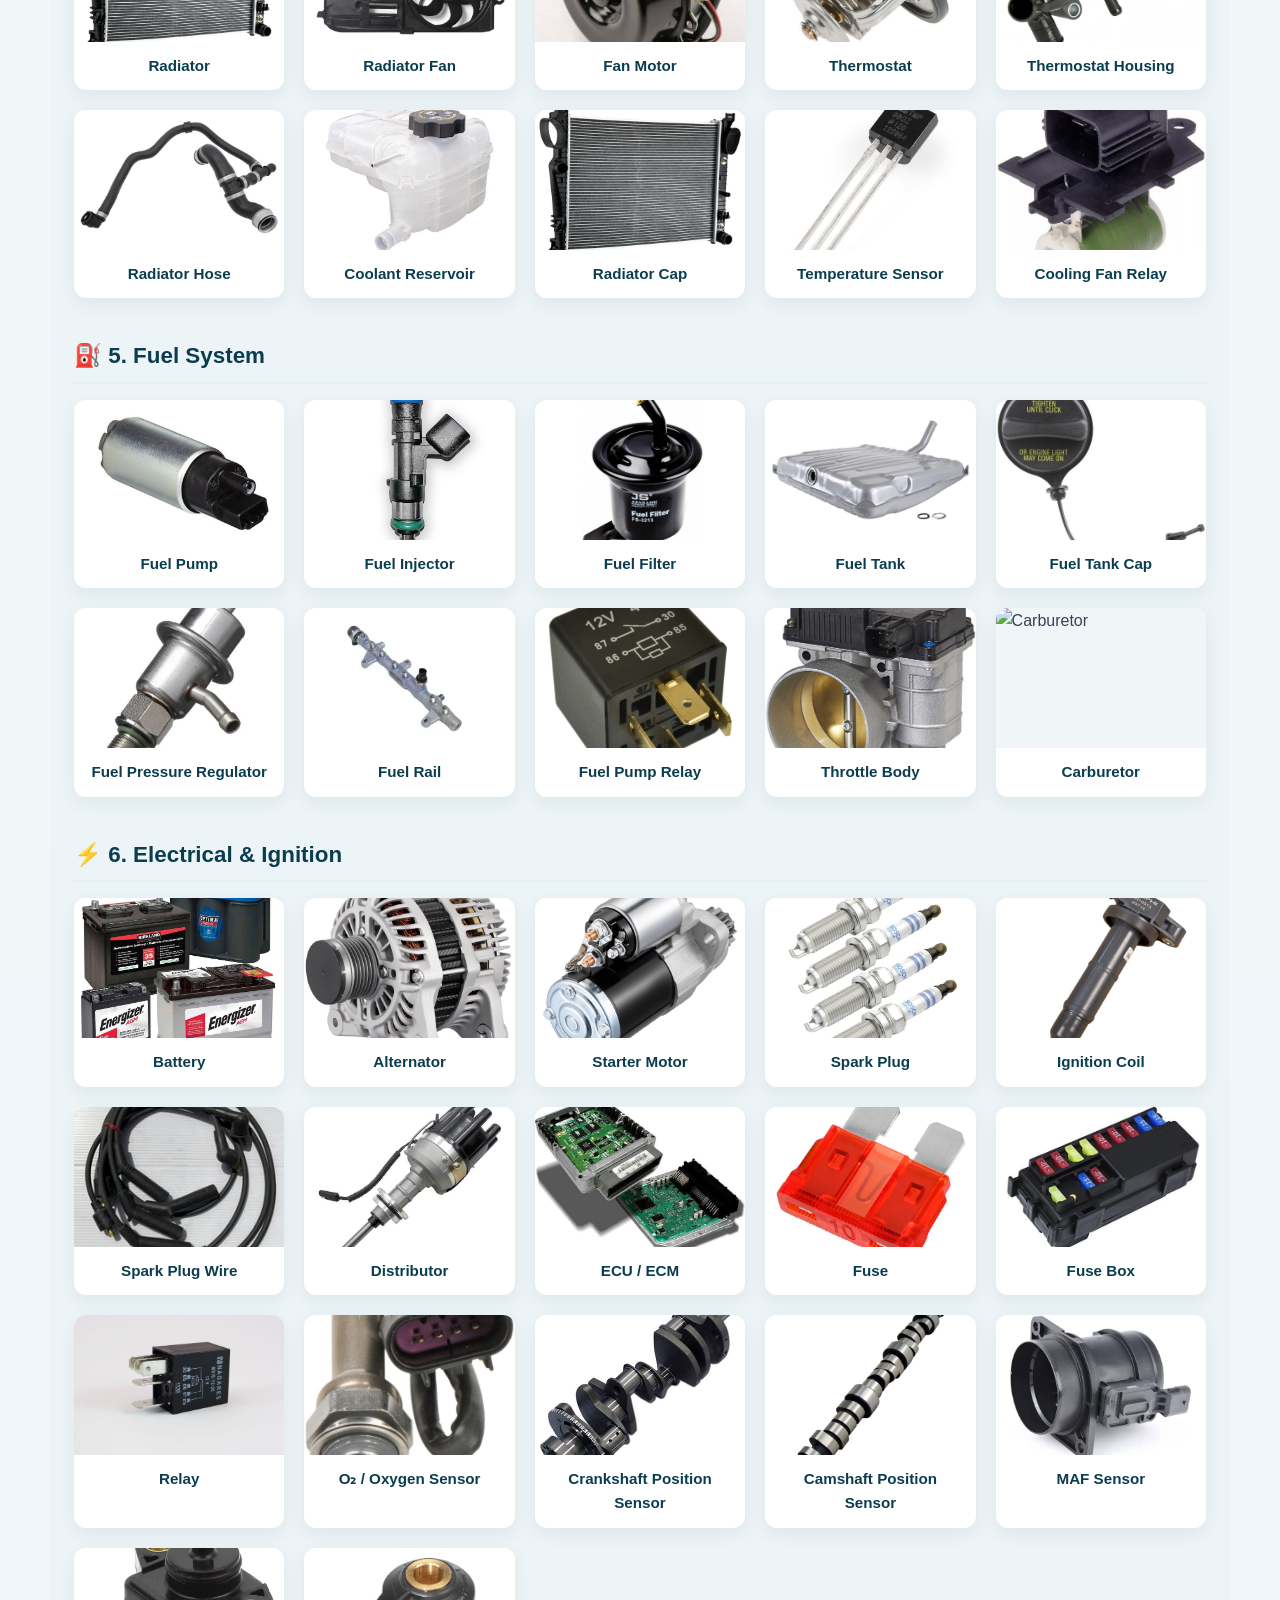
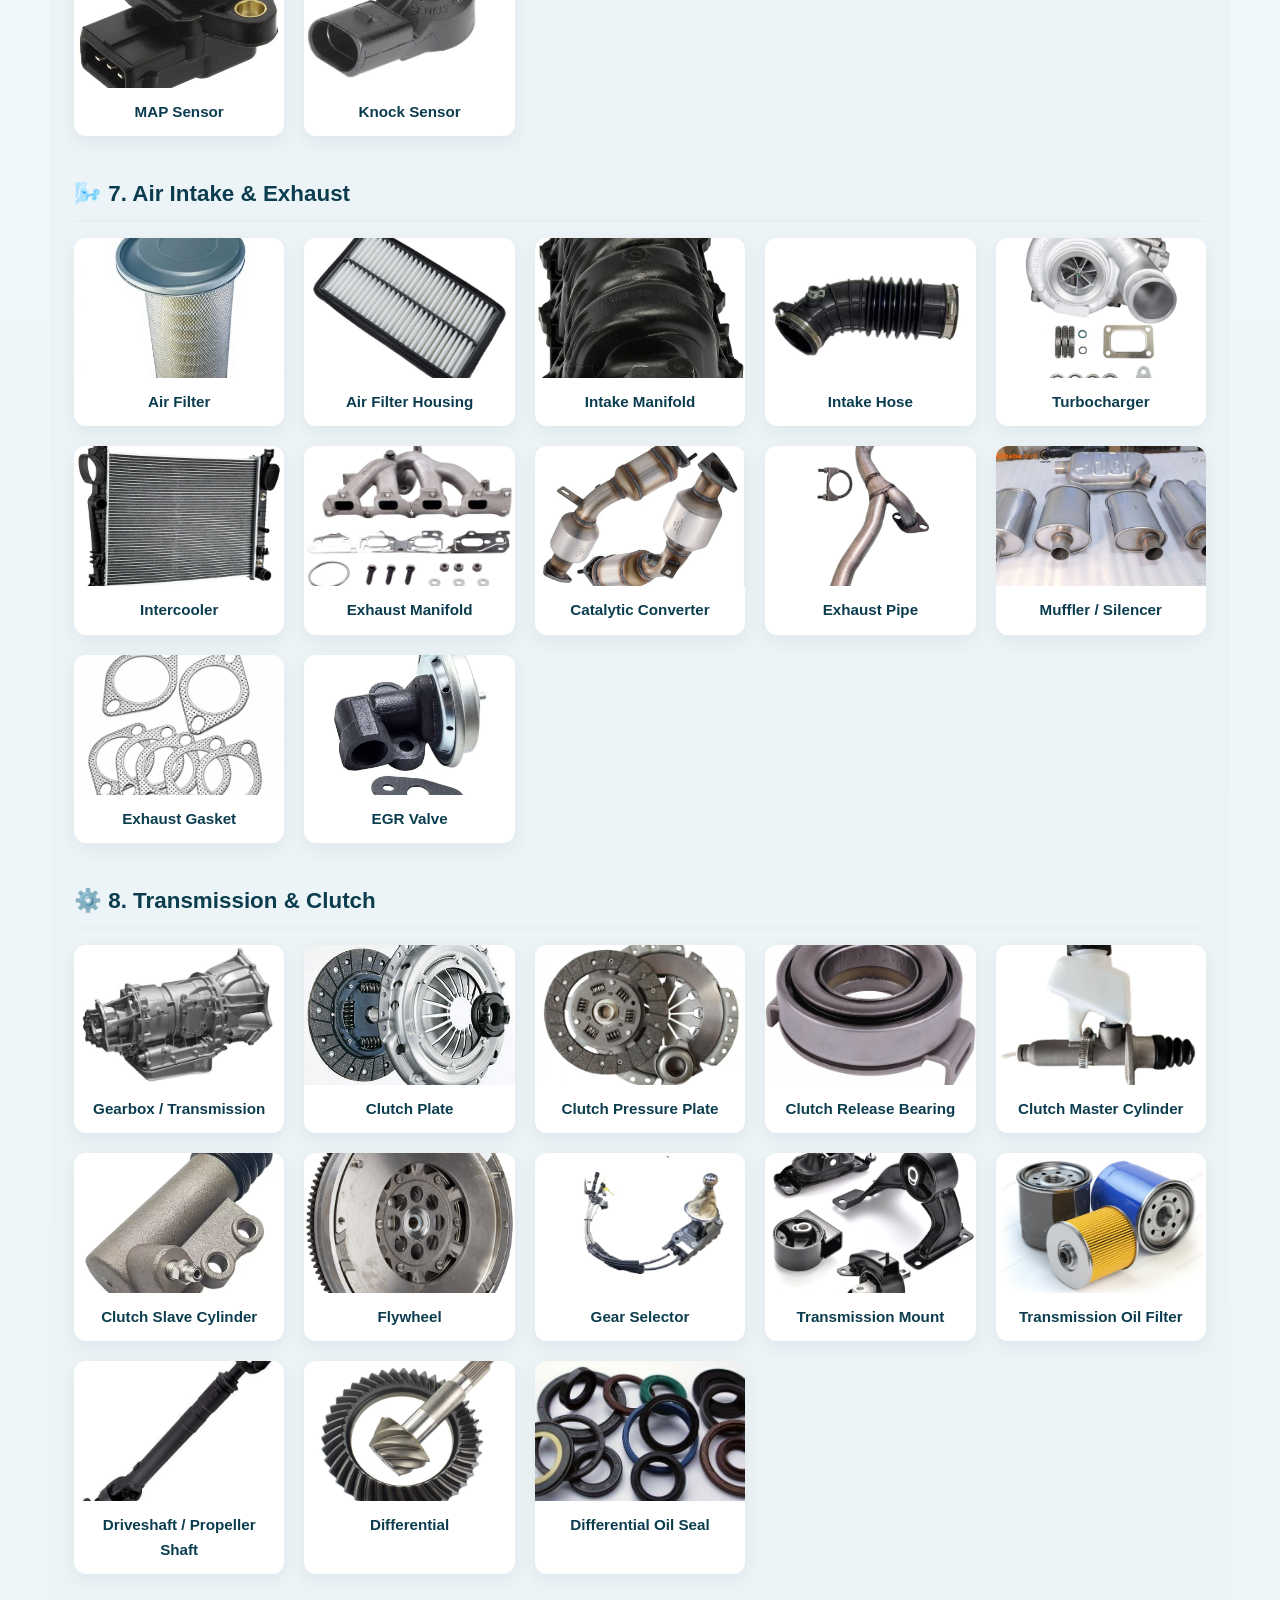
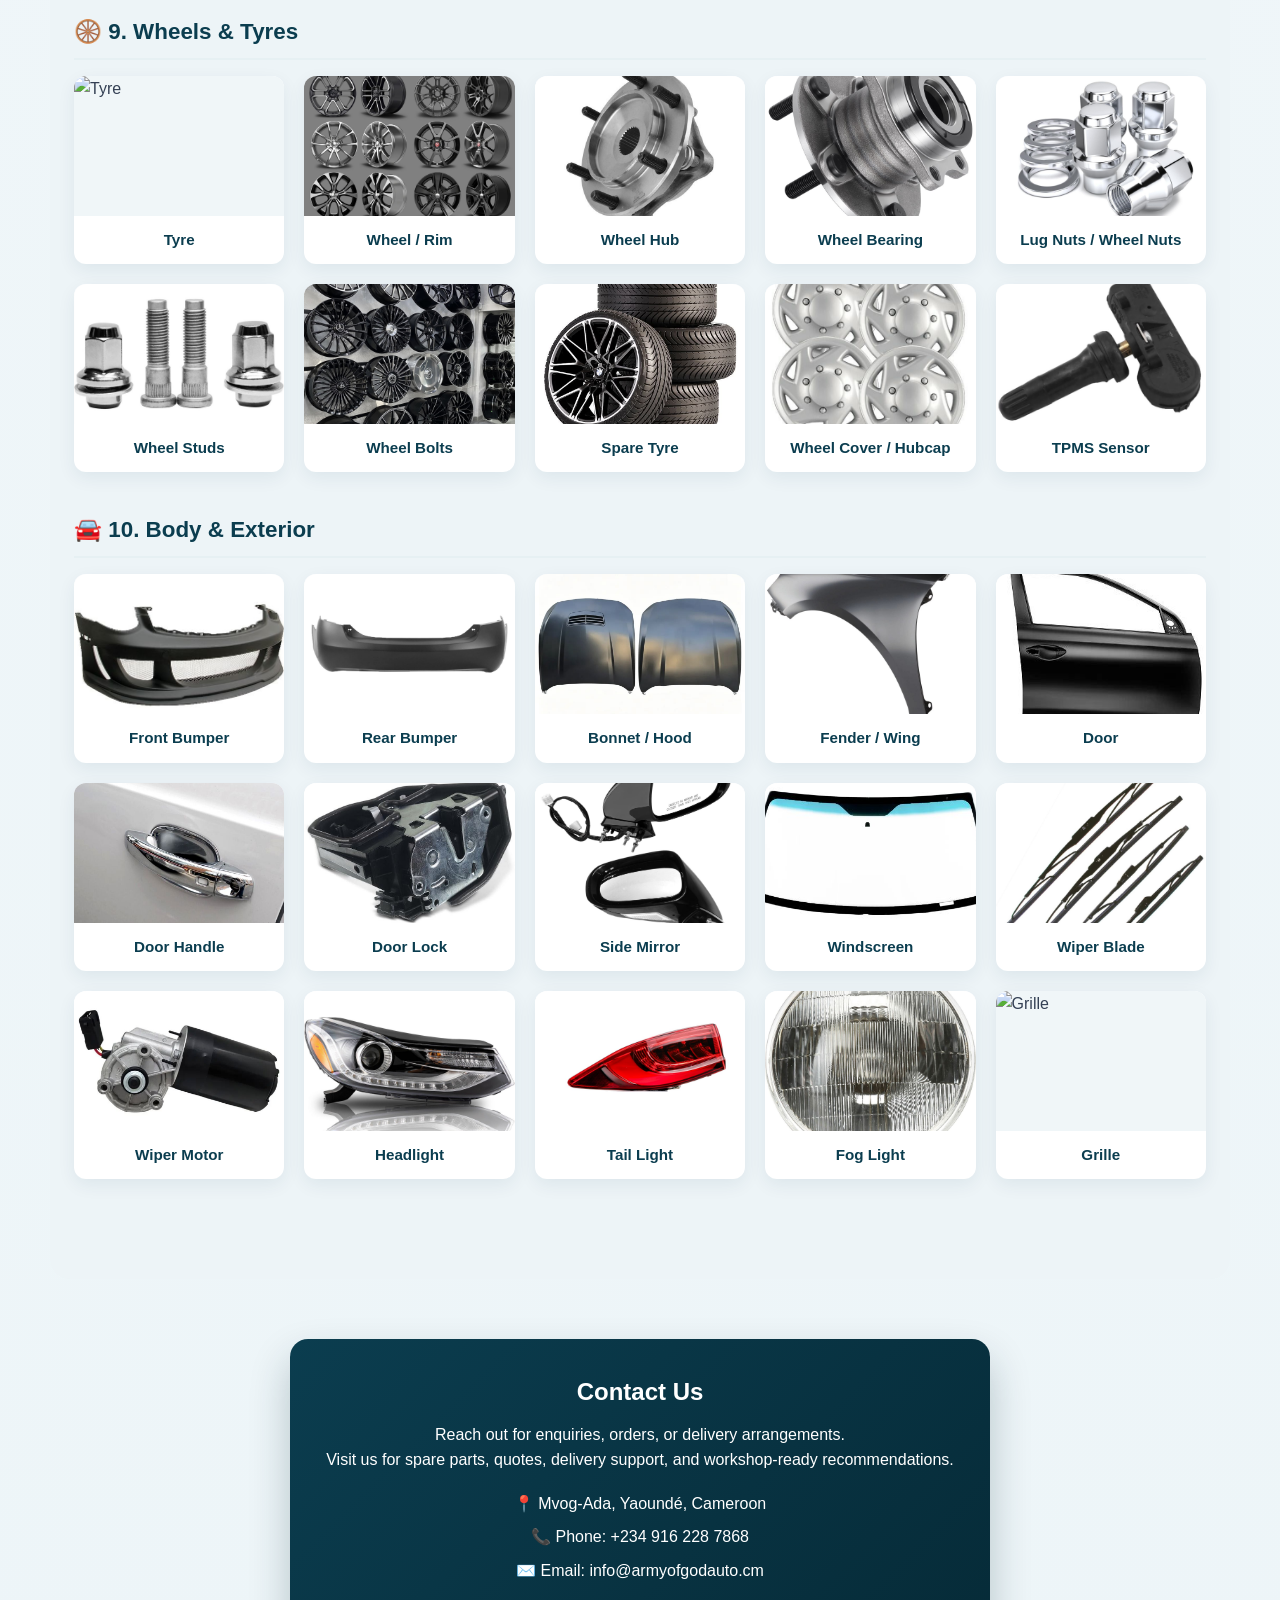
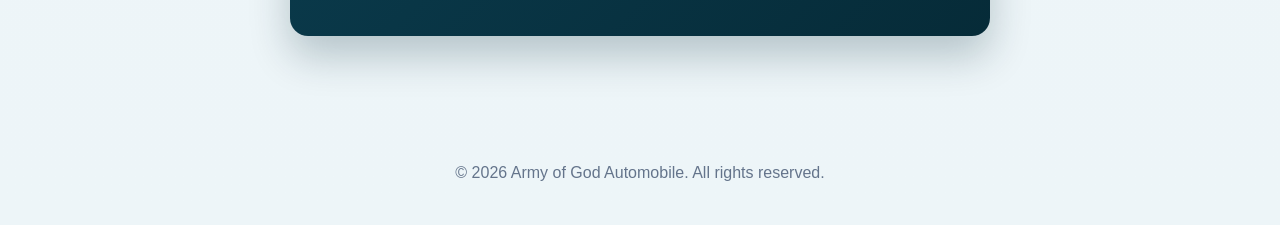
==== commit 14b6b7a3: "Update website to link inquire button to WhatsApp - Session 1 (6adf6733bee462f429231c88)" ====
--- a/index.html
+++ b/index.html
@@ -344,61 +344,6 @@
 
 .brand-pill:hover::before {
   left: 100%;
-}
-
-/* ========== LIVE CHAT BUTTON ========== */
-/* ========== WHATSAPP BUTTON ========== */
-.whatsapp-btn {
-  position: fixed;
-  bottom: 24px;
-  right: 24px;
-  width: 60px;
-  height: 60px;
-  background: linear-gradient(135deg, #25D366 0%, #20ba58 100%);
-  border: none;
-  border-radius: 50%;
-  color: white;
-  font-size: 24px;
-  cursor: pointer;
-  box-shadow: 0 8px 24px rgba(37, 211, 102, 0.35);
-  transition: all 0.3s ease;
-  z-index: 999;
-  display: flex;
-  align-items: center;
-  justify-content: center;
-  animation: pulse 2s infinite 0.3s;
-  text-decoration: none;
-}
-
-.whatsapp-btn:hover {
-  transform: scale(1.1);
-  box-shadow: 0 12px 35px rgba(37, 211, 102, 0.45);
-}
-
-.whatsapp-btn::after {
-  content: '';
-  position: absolute;
-  width: 100%;
-  height: 100%;
-  border-radius: 50%;
-  border: 2px solid #25D366;
-  animation: ring 1.5s infinite 0.3s;
-}
-
-@keyframes pulse {
-  0%, 100% { transform: scale(1); }
-  50% { transform: scale(1.05); }
-}
-
-@keyframes ring {
-  0% {
-    transform: scale(1);
-    opacity: 1;
-  }
-  100% {
-    transform: scale(1.3);
-    opacity: 0;
-  }
 }
 
 .contact-card {
@@ -827,12 +772,6 @@
   </footer>
 </div>
 
-<!-- WHATSAPP BUTTON -->
-<a href="https://wa.me/2349162287868?text=Hello%20Army%20of%20God%20Automobile%20!%20I%20am%20interested%20in%20your%20services" target="_blank" class="whatsapp-btn" title="Chat on WhatsApp">
-  <svg width="28" height="28" viewBox="0 0 24 24" fill="white">
-    <path d="M17.472 14.382c-.297-.149-1.758-.867-2.03-.967-.273-.099-.471-.148-.67.15-.197.297-.767.966-.94 1.164-.173.199-.347.223-.644.075-.297-.15-1.255-.463-2.39-1.475-.883-.788-1.48-1.761-1.653-2.059-.173-.297-.018-.458.13-.606.134-.133.298-.347.446-.52.149-.174.198-.298.298-.497.099-.198.05-.371-.025-.52-.075-.149-.669-1.612-.916-2.207-.242-.579-.487-.5-.67-.51-.173-.008-.371-.01-.57-.01-.198 0-.52.074-.792.372-.272.297-1.04 1.016-1.04 2.479 0 1.462 1.065 2.875 1.213 3.074.149.198 2.096 3.2 5.076 4.487.709.306 1.262.489 1.694.625.712.227 1.36.195 1.871.118.571-.085 1.758-.719 2.006-1.413.248-.694.248-1.289.173-1.413-.074-.124-.272-.198-.57-.347m-5.421-7.403h-.004c-1.325 0-2.651-.398-3.798-1.15l-.270-.167-2.755.723.738-2.68-.173-.275C2.71 4.5 2.313 3.214 2.313 1.93 2.313.588 3.46.001 4.794.001h.014C7.145.001 9.428 1.147 10.487 3.127c.566 1.049.862 2.217.862 3.379 0 1.341-.505 2.597-1.425 3.694-.923 1.1-2.275 1.862-3.746 2.154-1.37.266-2.77.087-4.065-.535l-.273-.157-2.755.723.738-2.68-.173-.275zm8.386-5.694c1.305.316 2.467 1.106 3.228 2.174.761 1.069 1.147 2.347 1.147 3.695 0 1.34-.505 2.597-1.425 3.694-.923 1.1-2.275 1.862-3.746 2.154-1.37.266-2.77.087-4.065-.535l-.273-.157-2.755.723.738-2.68-.173-.275C2.71 4.5 2.313 3.214 2.313 1.93"/>
-  </svg>
-</a>
 
 
 
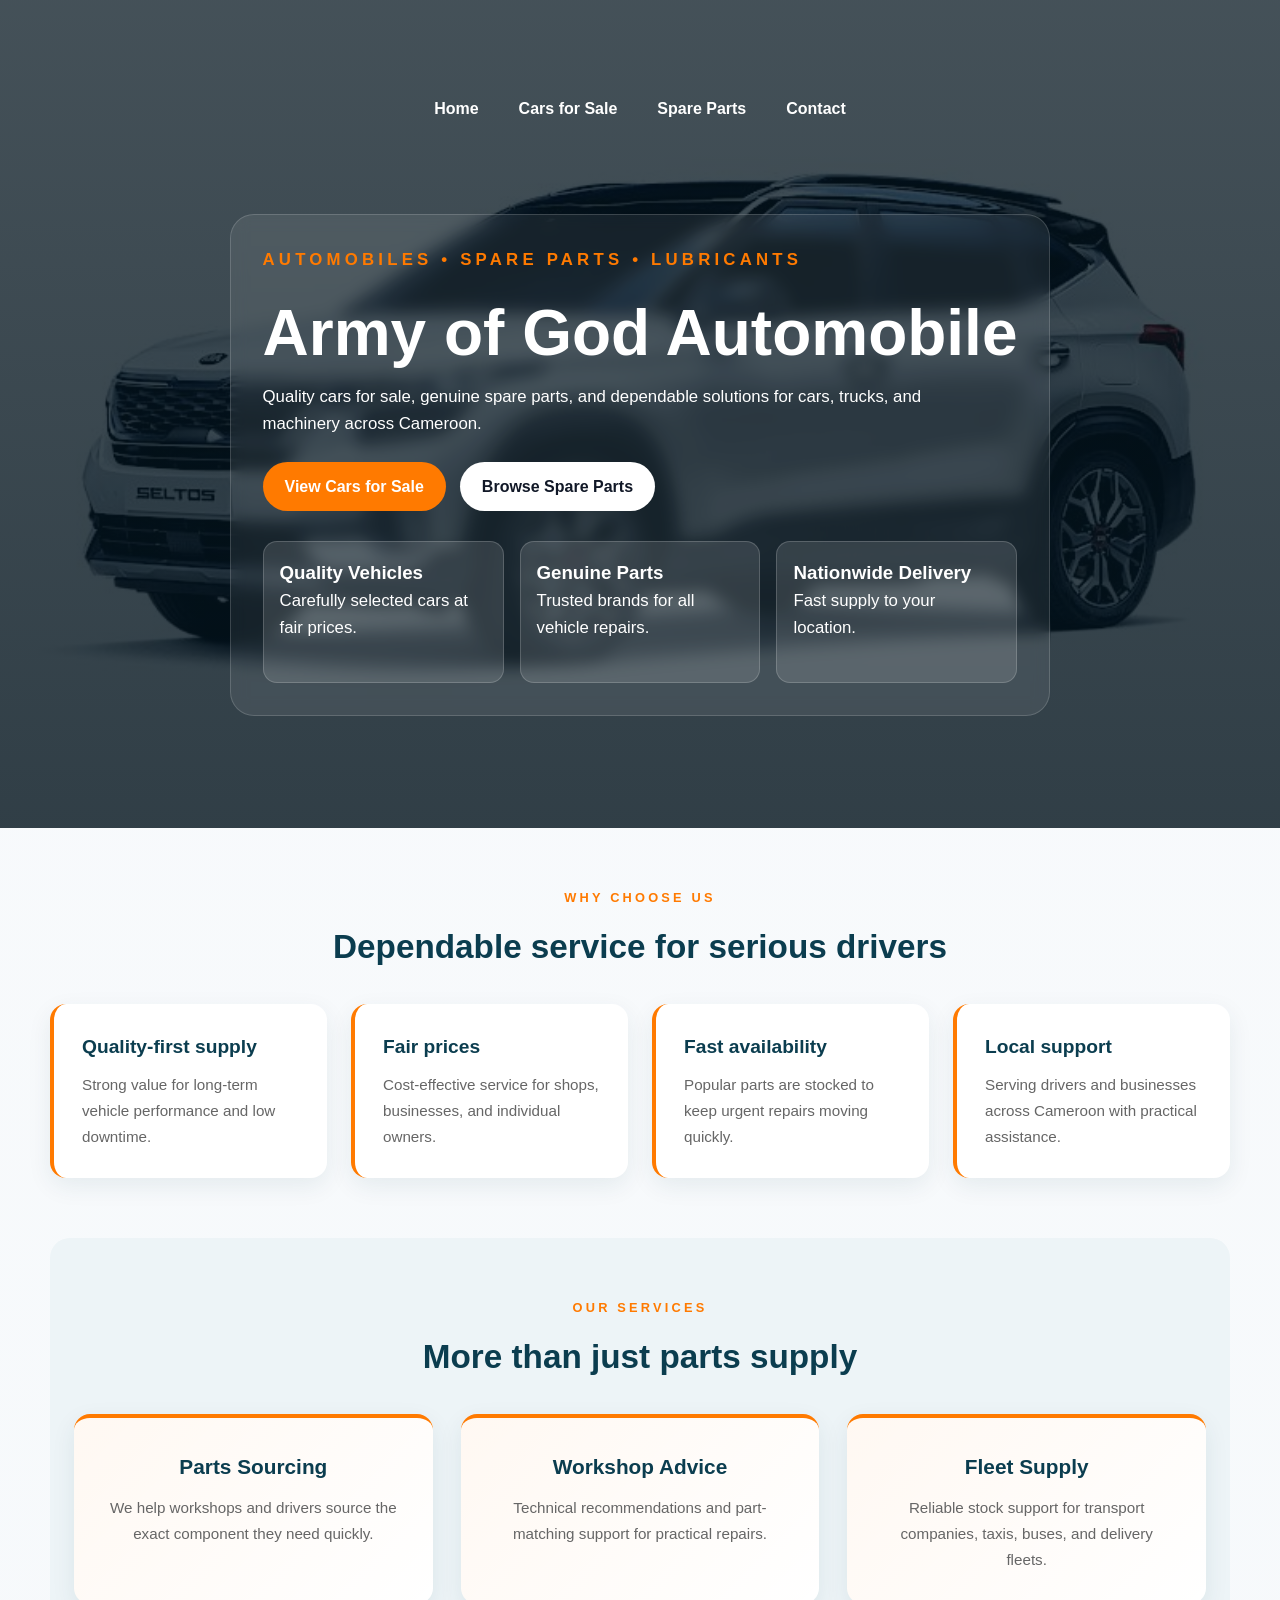
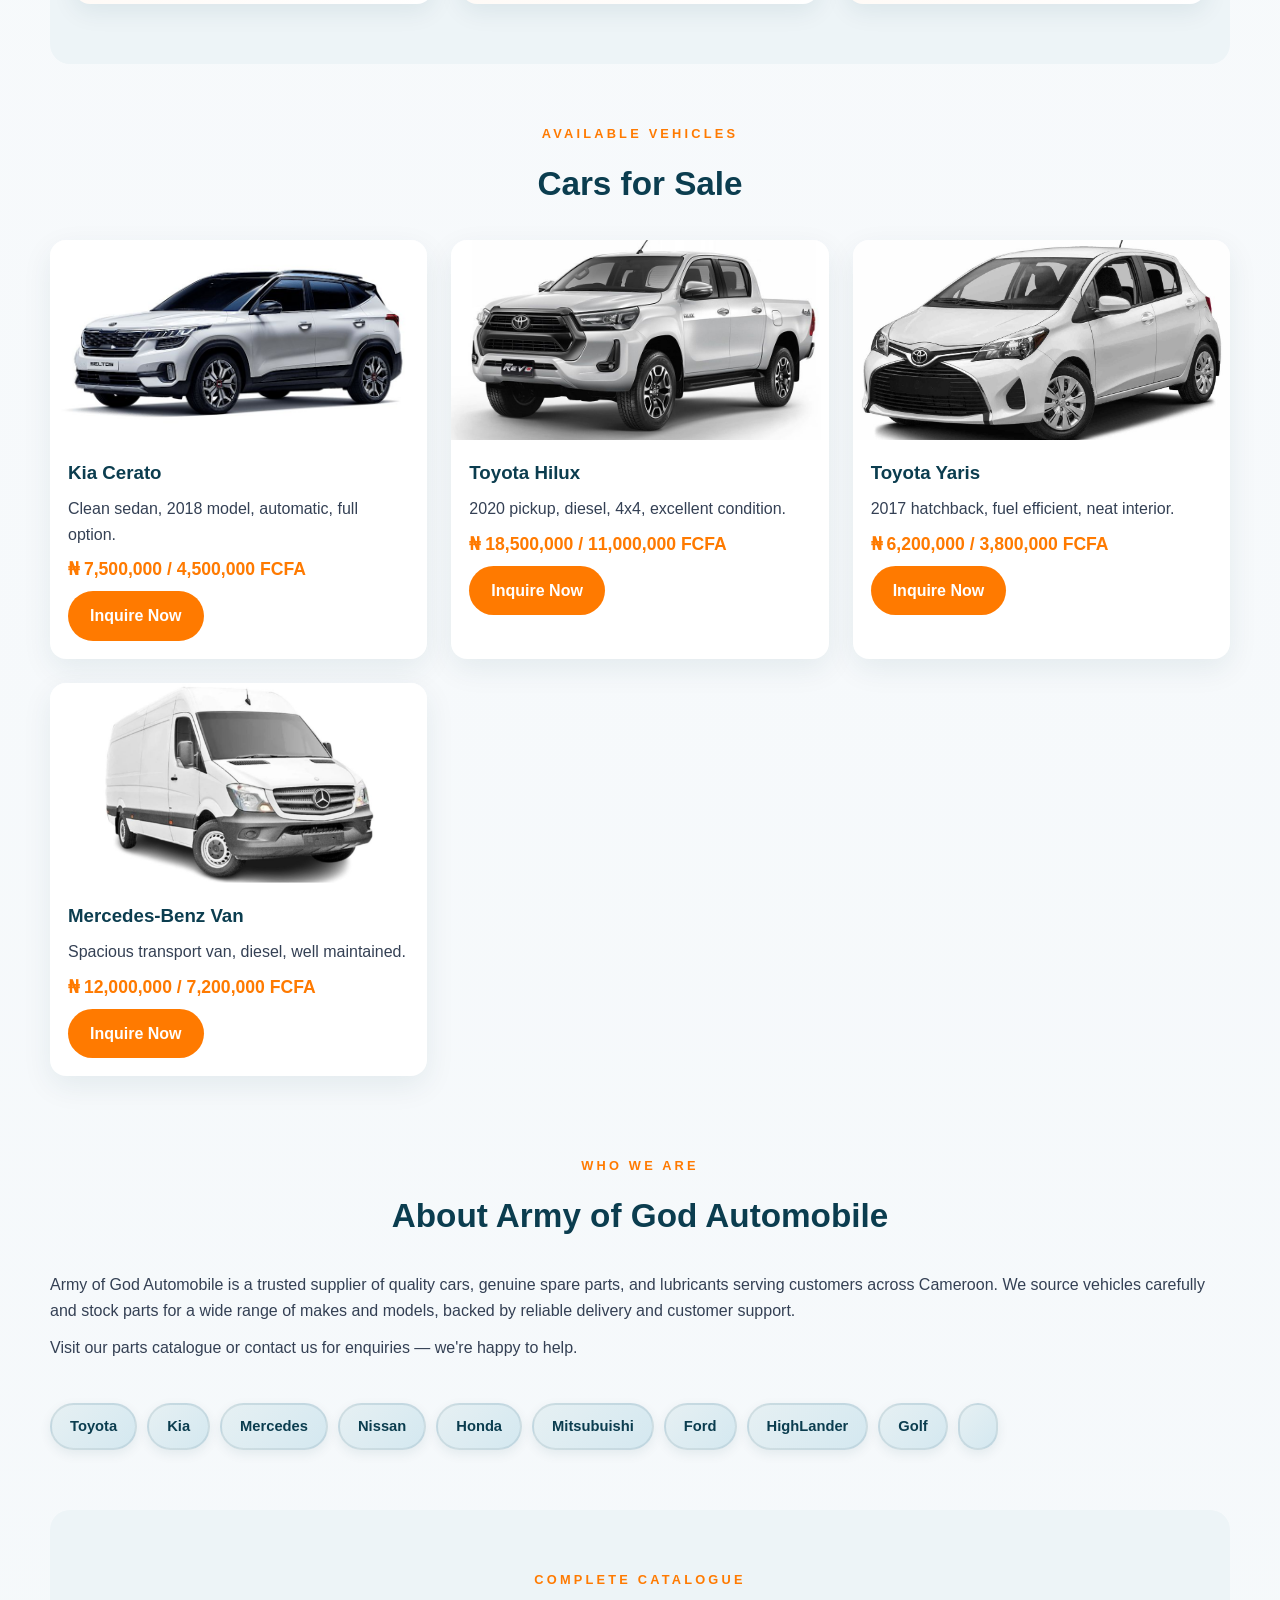
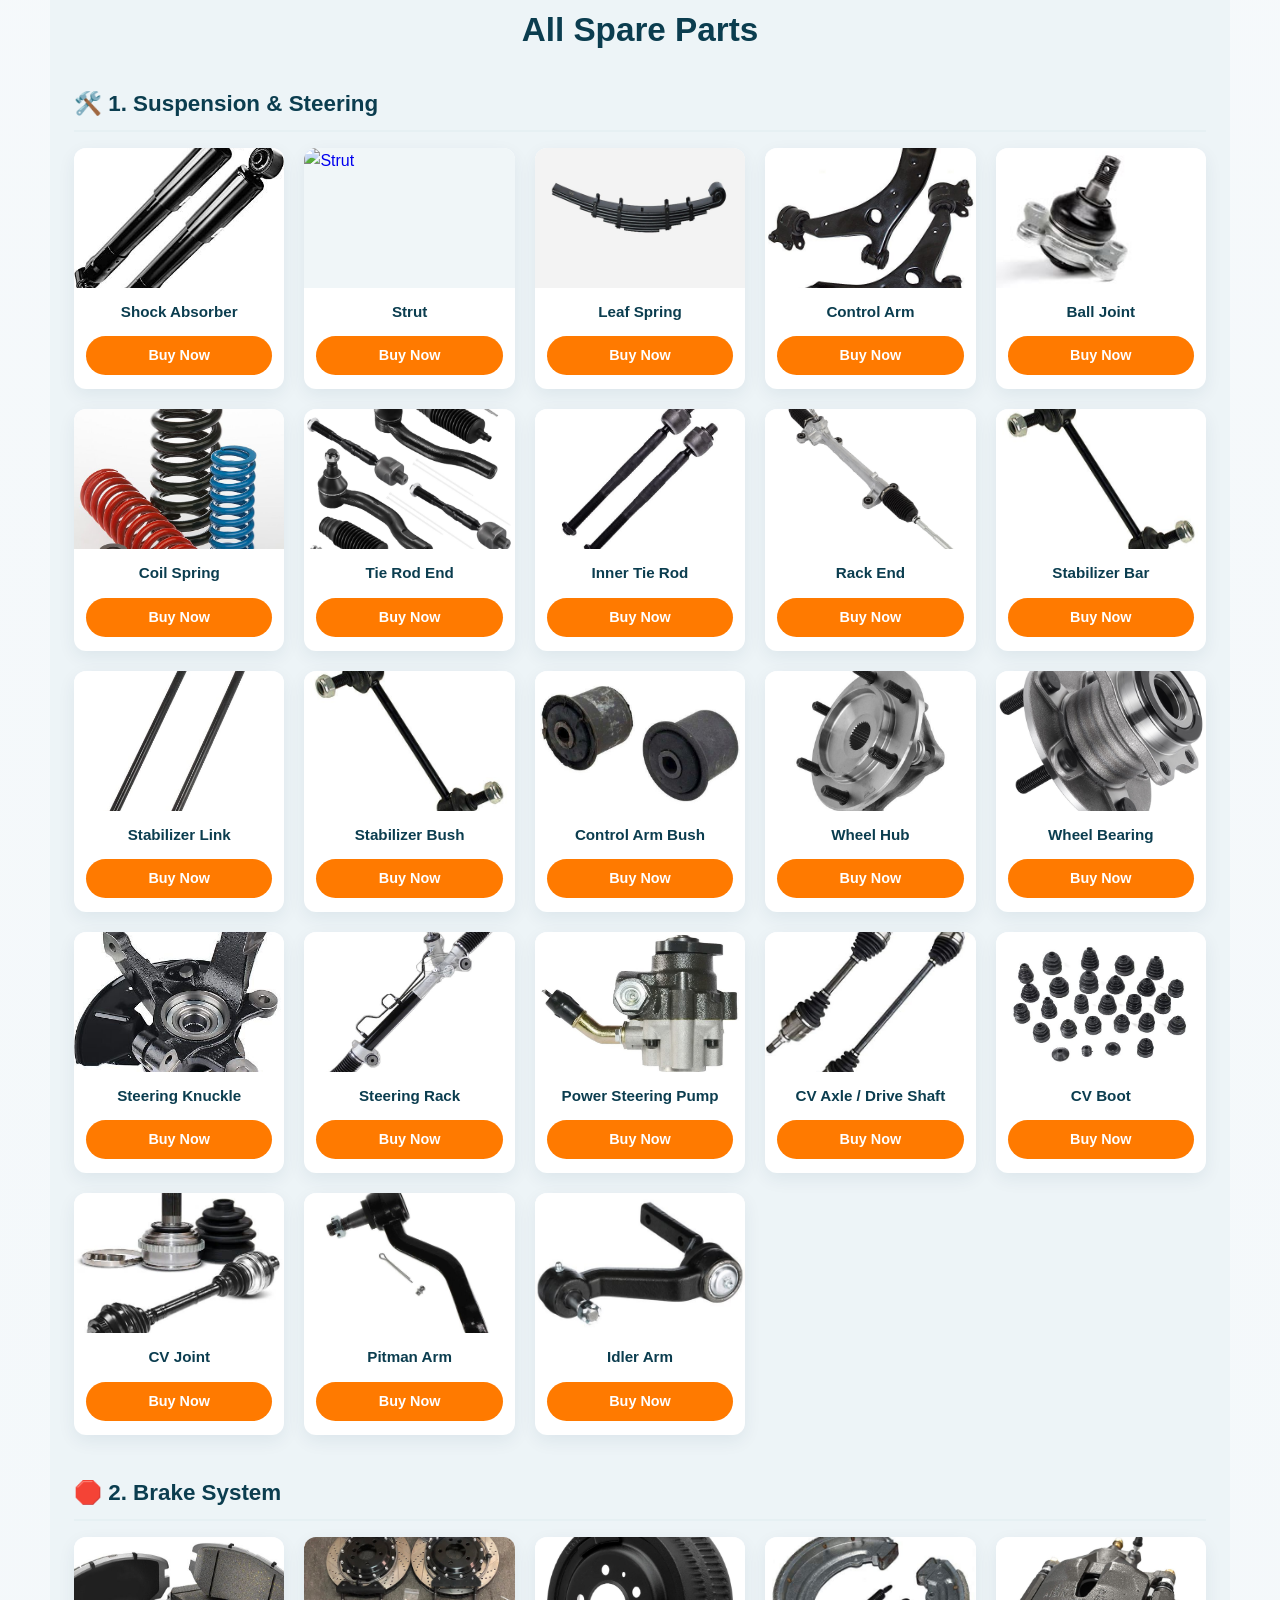
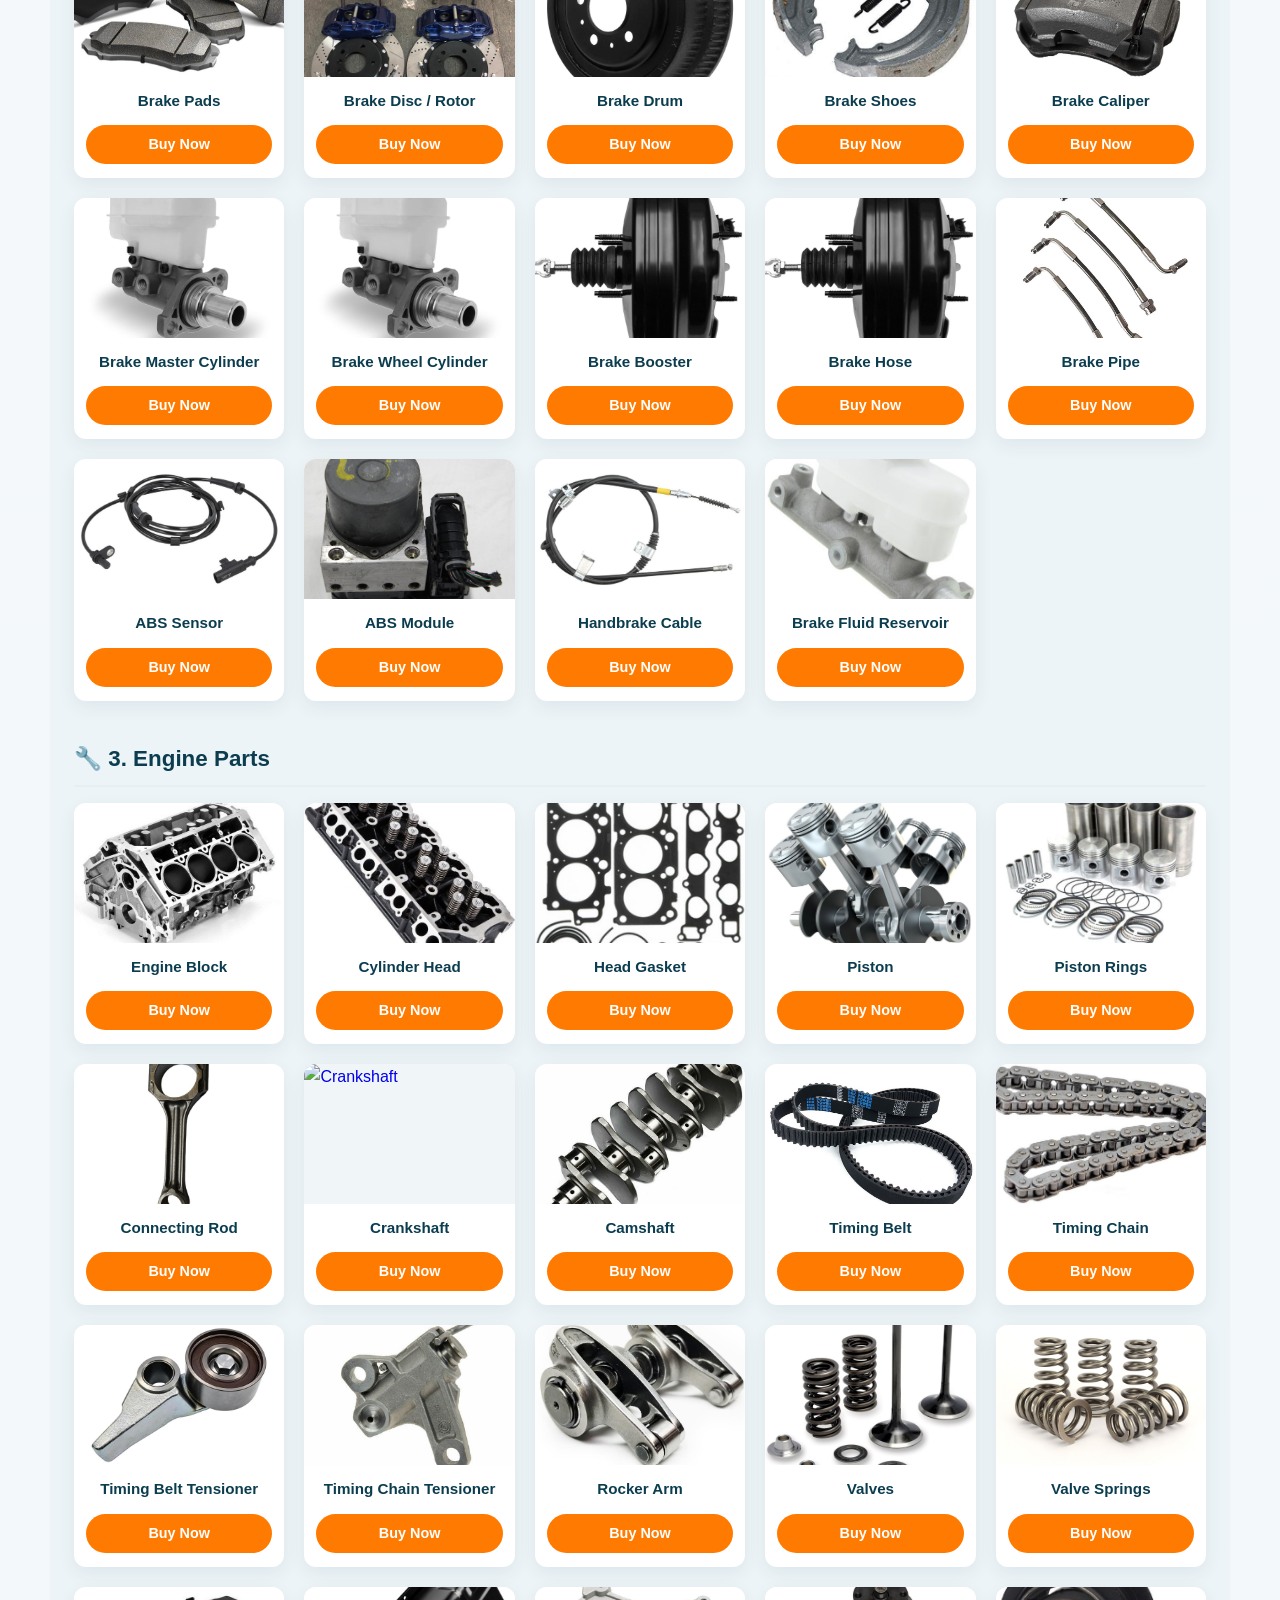
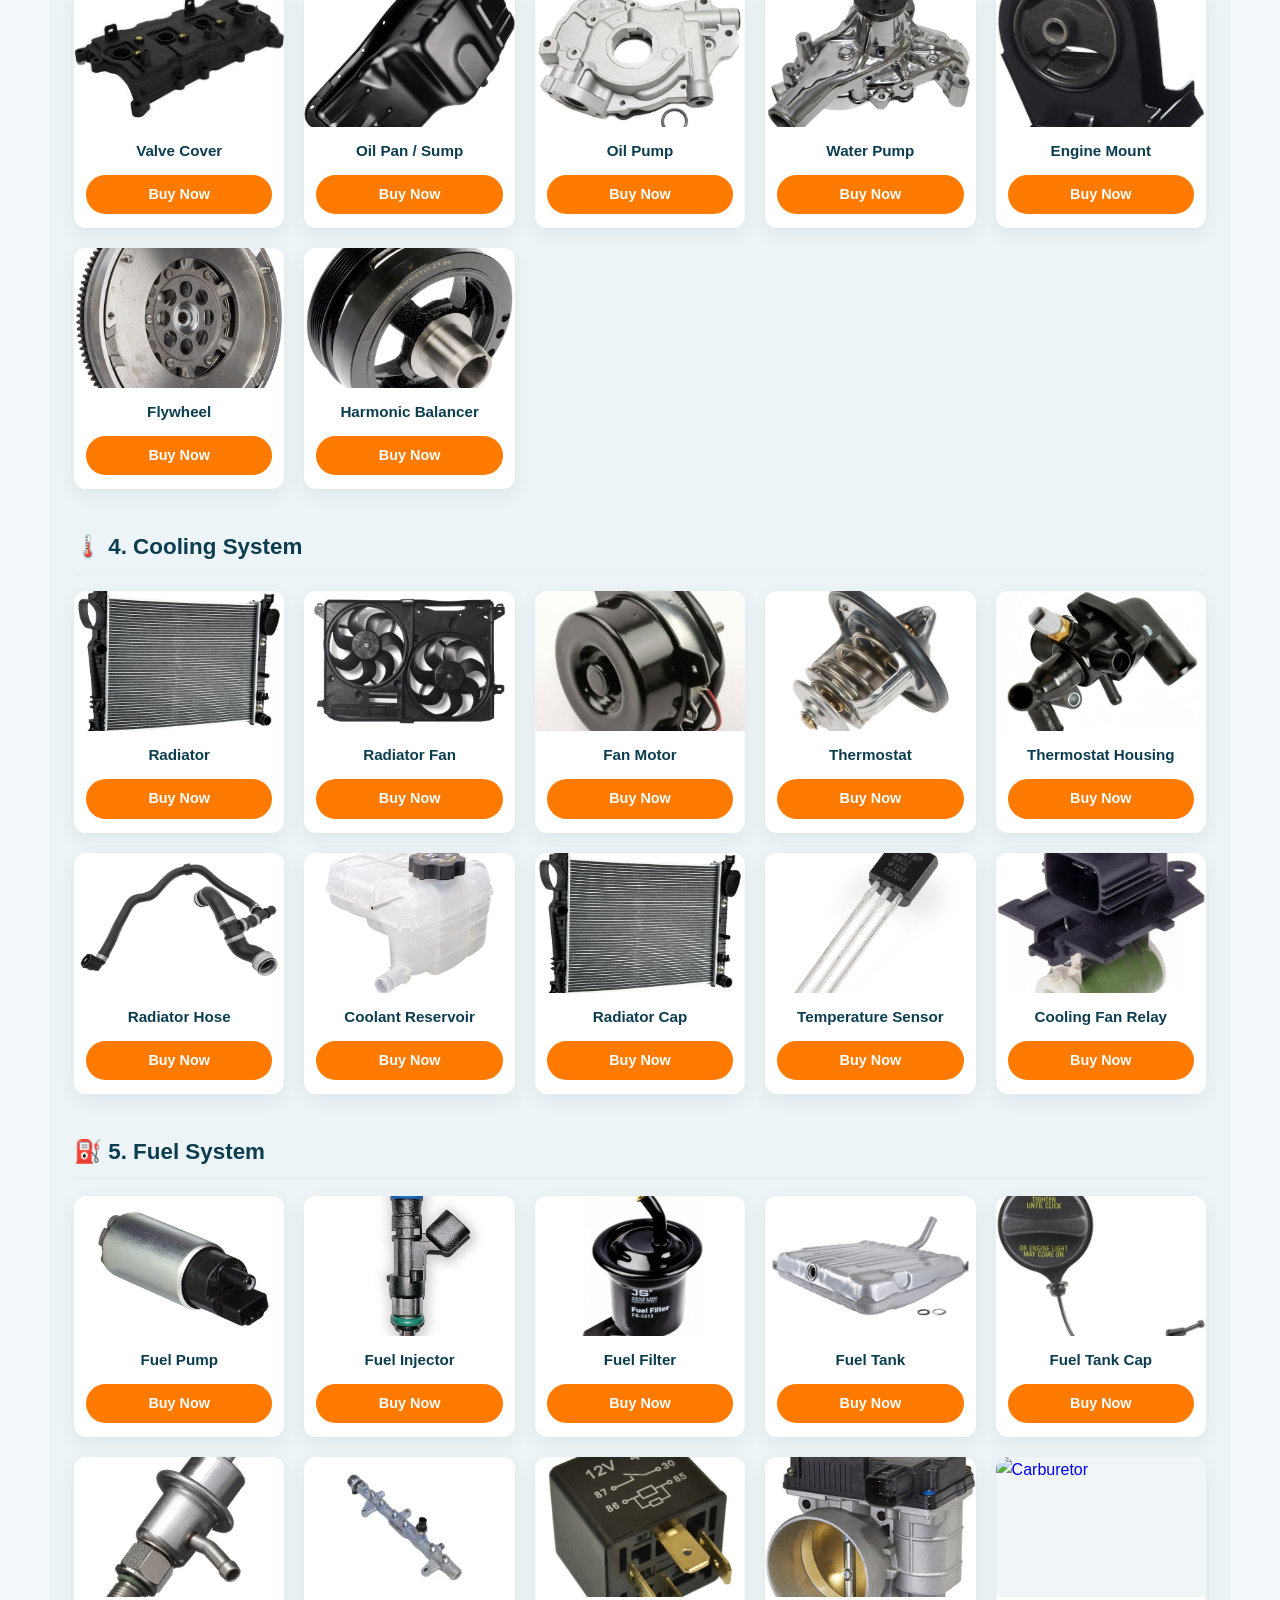
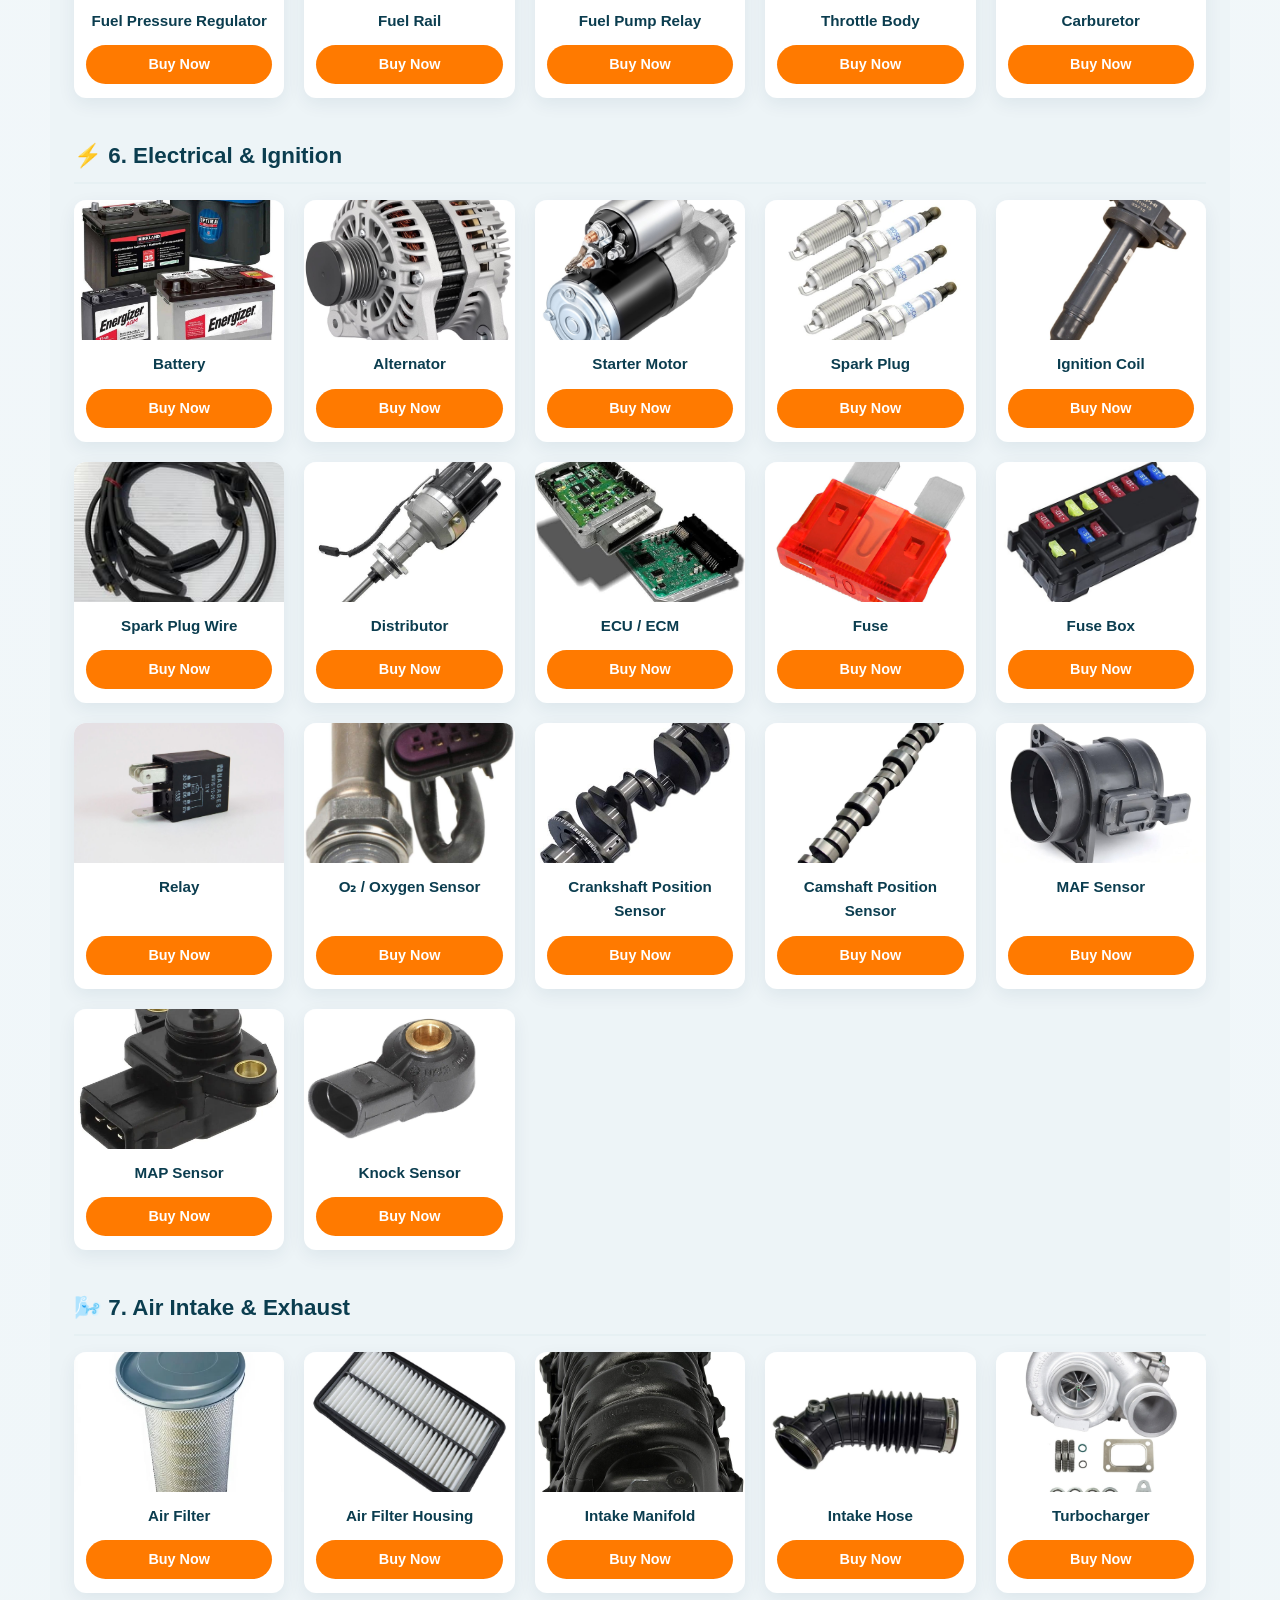
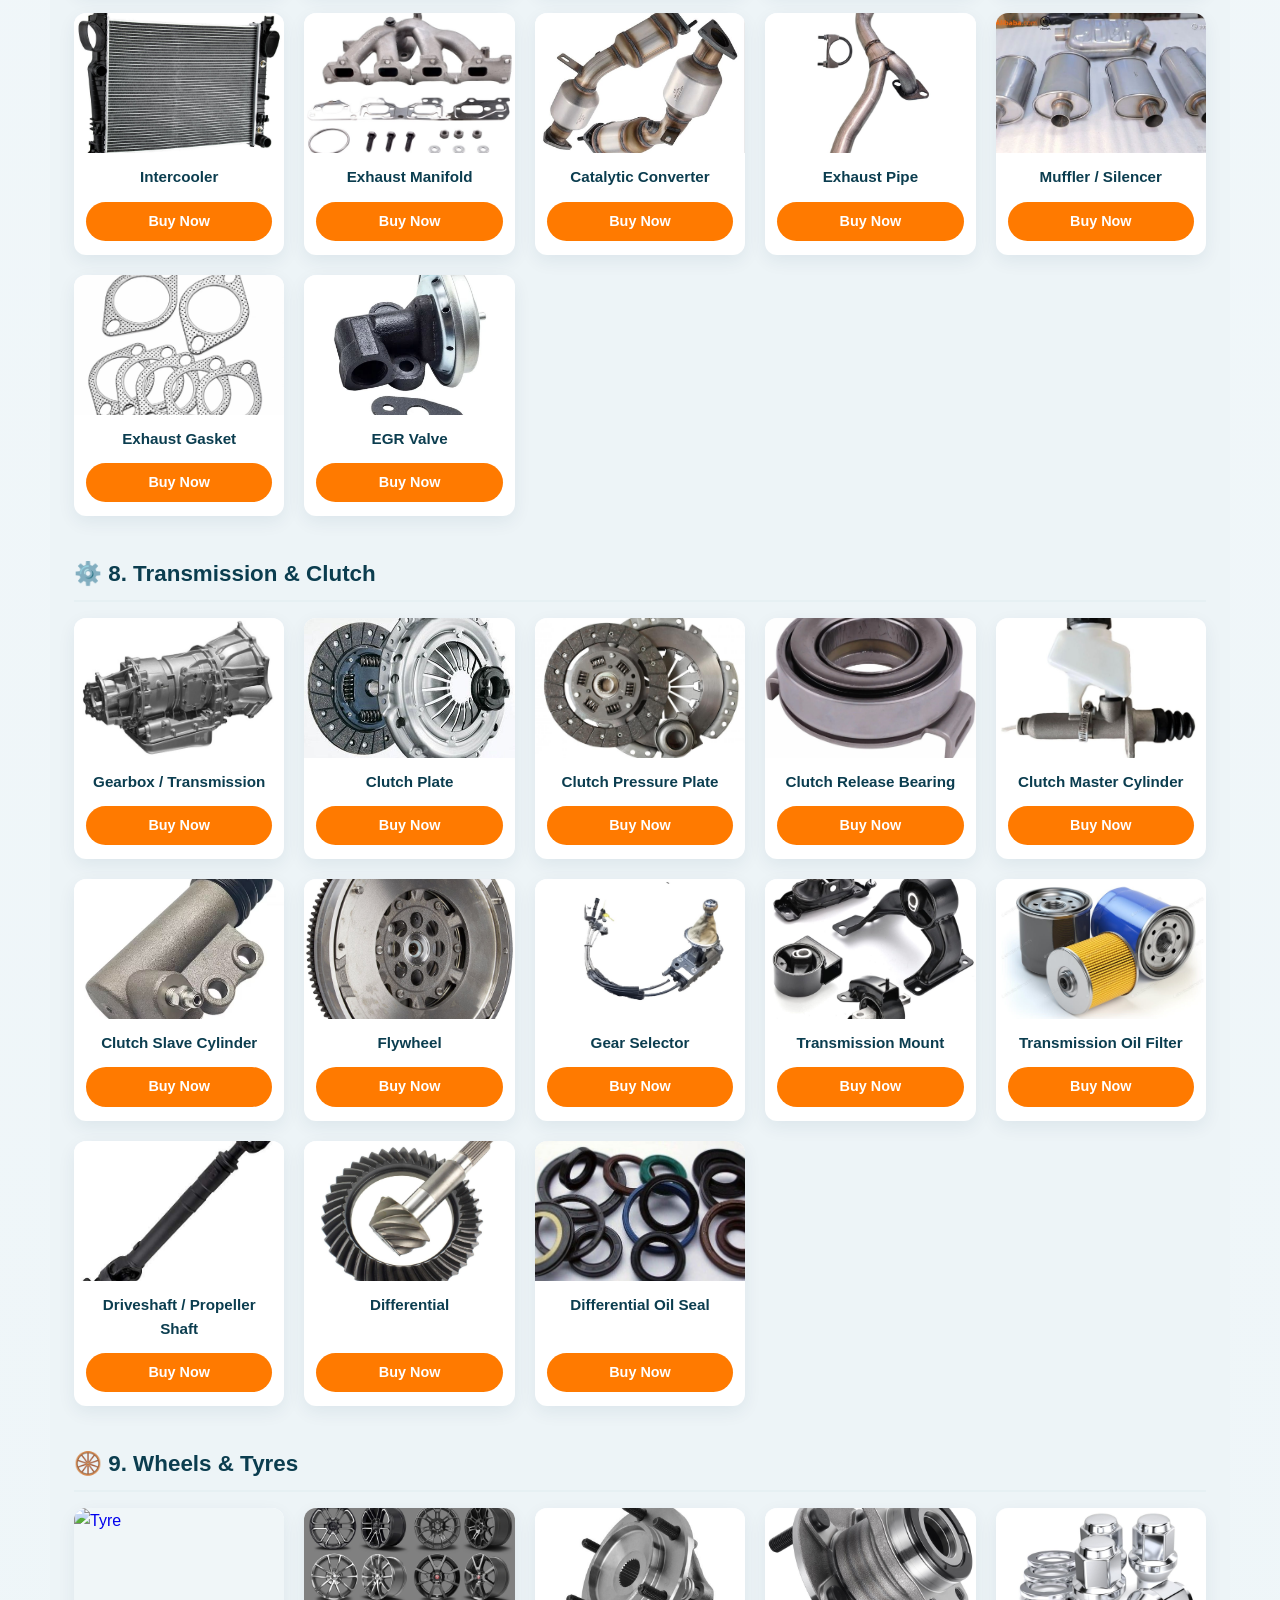
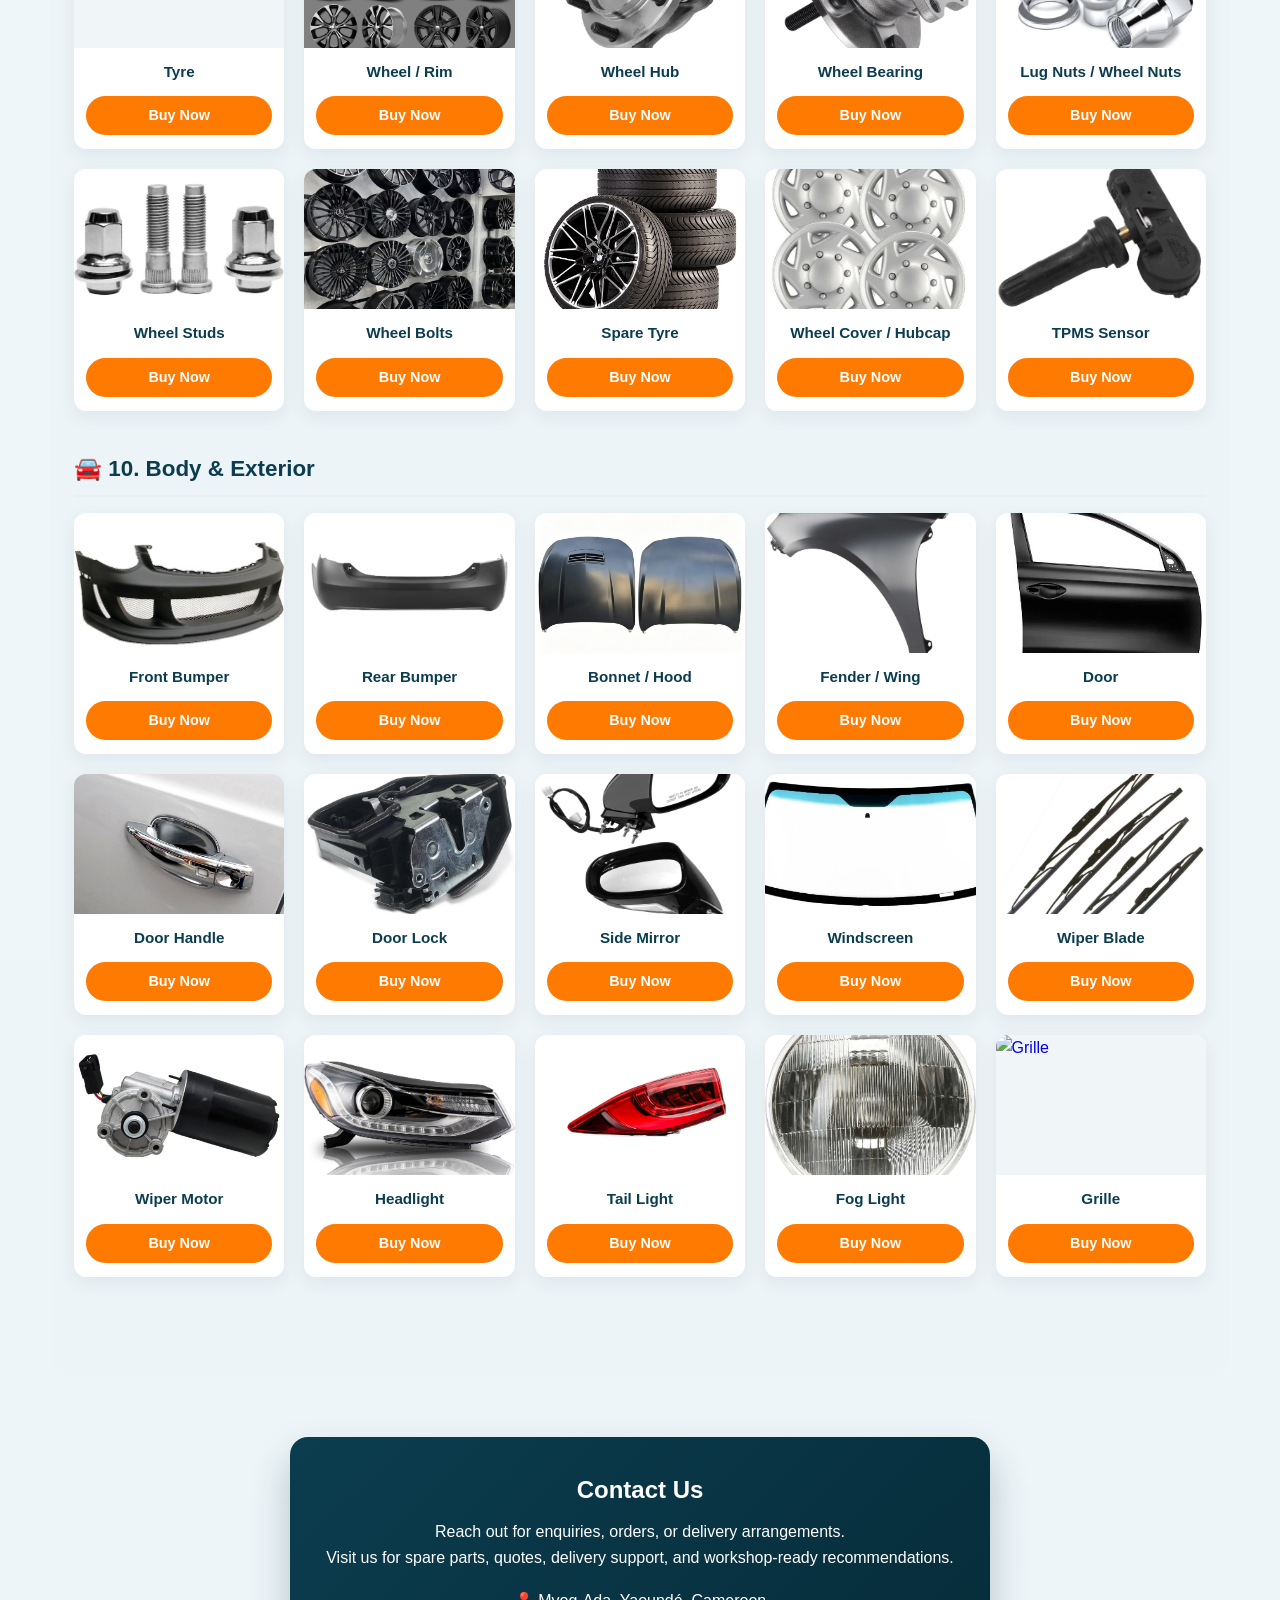
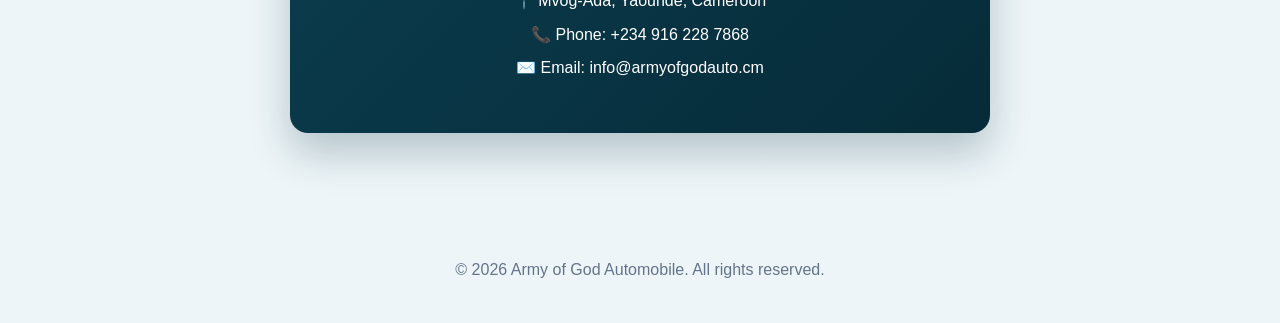
==== commit d2be1e8e: "Update website to link inquire button to WhatsApp - Session 2 (6adf6733bee462f429231c88)" ====
--- a/index.html
+++ b/index.html
@@ -183,6 +183,8 @@
 }
 
 .part-card {
+  display: flex;
+  flex-direction: column;
   background: white;
   border-radius: 12px;
   overflow: hidden;
@@ -192,7 +194,9 @@
 
 .part-card:hover { transform: translateY(-4px); }
 .part-card img { height: 140px; object-fit: cover; background: #f0f6f8; }
-.part-name { padding: 12px; text-align: center; font-weight: 700; color: var(--primary); font-size: 0.95rem; }
+.part-name { padding: 12px; text-align: center; font-weight: 700; color: var(--primary); font-size: 0.95rem; flex: 1; }
+.part-buy { margin: 0 12px 14px; padding: 8px 16px; text-align: center; font-size: 0.9rem; }
+.part-card:hover .part-buy { box-shadow: 0 6px 14px rgba(0,0,0,0.12); }
 
 .card-grid {
   display: grid;
@@ -536,29 +540,29 @@
       <div class="category-section">
         <h3 class="category-title">🛠️ 1. Suspension & Steering</h3>
         <div class="parts-grid">
-          <div class="part-card"><img src="pictures/Shock%20Absorber.jpg" alt="Shock Absorber"><div class="part-name">Shock Absorber</div></div>
-          <div class="part-card"><img src="pictures/strut.jpg" alt="Strut"><div class="part-name">Strut</div></div>
-          <div class="part-card"><img src="pictures\Leaf Spring.jpg" alt="Leaf Spring"><div class="part-name">Leaf Spring</div></div>
-          <div class="part-card"><img src="pictures\Control Arm.jpg" alt="Control Arm"><div class="part-name">Control Arm</div></div>
-          <div class="part-card"><img src="pictures\Ball Joint.jpg" alt="Ball Joint"><div class="part-name">Ball Joint</div></div>
-          <div class="part-card"><img src="pictures\Coil Spring.jpg" alt="Coil Spring"><div class="part-name">Coil Spring</div></div>
-          <div class="part-card"><img src="pictures\Tie Rod End.jpg" alt="Tie Rod End"><div class="part-name">Tie Rod End</div></div>
-          <div class="part-card"><img src="pictures\Inner Tie Rod.jpg" alt="Inner Tie Rod"><div class="part-name">Inner Tie Rod</div></div>
-          <div class="part-card"><img src="pictures\Rack End.jpg" alt="Rack End"><div class="part-name">Rack End</div></div>
-          <div class="part-card"><img src="pictures\Stabilizer Bar.jpg" alt="Stabilizer Bar"><div class="part-name">Stabilizer Bar</div></div>
-          <div class="part-card"><img src="pictures\Stabilizer link.jpg" alt="Stabilizer Link"><div class="part-name">Stabilizer Link</div></div>
-          <div class="part-card"><img src="pictures\Stabilizer Bar.jpg" alt="Stabilizer Bush"><div class="part-name">Stabilizer Bush</div></div>
-          <div class="part-card"><img src="pictures\Control Arm Bush.jpg" alt="Control Arm Bush"><div class="part-name">Control Arm Bush</div></div>
-          <div class="part-card"><img src="pictures\Wheel Hub.jpg" alt="Wheel Hub"><div class="part-name">Wheel Hub</div></div>
-          <div class="part-card"><img src="pictures\Wheel Bearing.jpg" alt="Wheel Bearing"><div class="part-name">Wheel Bearing</div></div>
-          <div class="part-card"><img src="pictures\Steering Knuckle.jpg" alt="Steering Knuckle"><div class="part-name">Steering Knuckle</div></div>
-          <div class="part-card"><img src="pictures\Steering rack.jpg" alt="Steering Rack"><div class="part-name">Steering Rack</div></div>
-          <div class="part-card"><img src="pictures\Power Steering Pump.jpg" alt="Power Steering Pump"><div class="part-name">Power Steering Pump</div></div>
-          <div class="part-card"><img src="pictures\CV Axle and  Drive Shaft.jpg" alt="CV Axle"><div class="part-name">CV Axle / Drive Shaft</div></div>
-          <div class="part-card"><img src="pictures\Cv Boot.jpg" alt="CV Boot"><div class="part-name">CV Boot</div></div>
-          <div class="part-card"><img src="pictures\CV Joint.jpg" alt="CV Joint"><div class="part-name">CV Joint</div></div>
-          <div class="part-card"><img src="pictures\Pitman Arm.jpg" alt="Pitman Arm"><div class="part-name">Pitman Arm</div></div>
-          <div class="part-card"><img src="pictures\Idler Arm.jpg" alt="Idler Arm"><div class="part-name">Idler Arm</div></div>
+          <a class="part-card" href="https://wa.me/2349162287868?text=Hello%20Army%20of%20God%20Automobile%21%20I%20would%20like%20to%20buy%20this%20spare%20part%3A%20Shock%20Absorber.%20Is%20it%20available%3F%20Image%3A%20https%3A%2F%2Fsilly-faloodeh-bd61ce.netlify.app%2Fpictures%2FShock%2520Absorber.jpg" target="_blank" rel="noopener noreferrer" title="Buy Shock Absorber on WhatsApp"><img src="pictures/Shock%20Absorber.jpg" alt="Shock Absorber"><div class="part-name">Shock Absorber</div><span class="btn btn-primary part-buy">Buy Now</span></a>
+          <a class="part-card" href="https://wa.me/2349162287868?text=Hello%20Army%20of%20God%20Automobile%21%20I%20would%20like%20to%20buy%20this%20spare%20part%3A%20Strut.%20Is%20it%20available%3F%20Image%3A%20https%3A%2F%2Fsilly-faloodeh-bd61ce.netlify.app%2Fpictures%2Fstrut.jpg" target="_blank" rel="noopener noreferrer" title="Buy Strut on WhatsApp"><img src="pictures/strut.jpg" alt="Strut"><div class="part-name">Strut</div><span class="btn btn-primary part-buy">Buy Now</span></a>
+          <a class="part-card" href="https://wa.me/2349162287868?text=Hello%20Army%20of%20God%20Automobile%21%20I%20would%20like%20to%20buy%20this%20spare%20part%3A%20Leaf%20Spring.%20Is%20it%20available%3F%20Image%3A%20https%3A%2F%2Fsilly-faloodeh-bd61ce.netlify.app%2Fpictures%2FLeaf%2520Spring.jpg" target="_blank" rel="noopener noreferrer" title="Buy Leaf Spring on WhatsApp"><img src="pictures\Leaf Spring.jpg" alt="Leaf Spring"><div class="part-name">Leaf Spring</div><span class="btn btn-primary part-buy">Buy Now</span></a>
+          <a class="part-card" href="https://wa.me/2349162287868?text=Hello%20Army%20of%20God%20Automobile%21%20I%20would%20like%20to%20buy%20this%20spare%20part%3A%20Control%20Arm.%20Is%20it%20available%3F%20Image%3A%20https%3A%2F%2Fsilly-faloodeh-bd61ce.netlify.app%2Fpictures%2FControl%2520Arm.jpg" target="_blank" rel="noopener noreferrer" title="Buy Control Arm on WhatsApp"><img src="pictures\Control Arm.jpg" alt="Control Arm"><div class="part-name">Control Arm</div><span class="btn btn-primary part-buy">Buy Now</span></a>
+          <a class="part-card" href="https://wa.me/2349162287868?text=Hello%20Army%20of%20God%20Automobile%21%20I%20would%20like%20to%20buy%20this%20spare%20part%3A%20Ball%20Joint.%20Is%20it%20available%3F%20Image%3A%20https%3A%2F%2Fsilly-faloodeh-bd61ce.netlify.app%2Fpictures%2FBall%2520Joint.jpg" target="_blank" rel="noopener noreferrer" title="Buy Ball Joint on WhatsApp"><img src="pictures\Ball Joint.jpg" alt="Ball Joint"><div class="part-name">Ball Joint</div><span class="btn btn-primary part-buy">Buy Now</span></a>
+          <a class="part-card" href="https://wa.me/2349162287868?text=Hello%20Army%20of%20God%20Automobile%21%20I%20would%20like%20to%20buy%20this%20spare%20part%3A%20Coil%20Spring.%20Is%20it%20available%3F%20Image%3A%20https%3A%2F%2Fsilly-faloodeh-bd61ce.netlify.app%2Fpictures%2FCoil%2520Spring.jpg" target="_blank" rel="noopener noreferrer" title="Buy Coil Spring on WhatsApp"><img src="pictures\Coil Spring.jpg" alt="Coil Spring"><div class="part-name">Coil Spring</div><span class="btn btn-primary part-buy">Buy Now</span></a>
+          <a class="part-card" href="https://wa.me/2349162287868?text=Hello%20Army%20of%20God%20Automobile%21%20I%20would%20like%20to%20buy%20this%20spare%20part%3A%20Tie%20Rod%20End.%20Is%20it%20available%3F%20Image%3A%20https%3A%2F%2Fsilly-faloodeh-bd61ce.netlify.app%2Fpictures%2FTie%2520Rod%2520End.jpg" target="_blank" rel="noopener noreferrer" title="Buy Tie Rod End on WhatsApp"><img src="pictures\Tie Rod End.jpg" alt="Tie Rod End"><div class="part-name">Tie Rod End</div><span class="btn btn-primary part-buy">Buy Now</span></a>
+          <a class="part-card" href="https://wa.me/2349162287868?text=Hello%20Army%20of%20God%20Automobile%21%20I%20would%20like%20to%20buy%20this%20spare%20part%3A%20Inner%20Tie%20Rod.%20Is%20it%20available%3F%20Image%3A%20https%3A%2F%2Fsilly-faloodeh-bd61ce.netlify.app%2Fpictures%2FInner%2520Tie%2520Rod.jpg" target="_blank" rel="noopener noreferrer" title="Buy Inner Tie Rod on WhatsApp"><img src="pictures\Inner Tie Rod.jpg" alt="Inner Tie Rod"><div class="part-name">Inner Tie Rod</div><span class="btn btn-primary part-buy">Buy Now</span></a>
+          <a class="part-card" href="https://wa.me/2349162287868?text=Hello%20Army%20of%20God%20Automobile%21%20I%20would%20like%20to%20buy%20this%20spare%20part%3A%20Rack%20End.%20Is%20it%20available%3F%20Image%3A%20https%3A%2F%2Fsilly-faloodeh-bd61ce.netlify.app%2Fpictures%2FRack%2520End.jpg" target="_blank" rel="noopener noreferrer" title="Buy Rack End on WhatsApp"><img src="pictures\Rack End.jpg" alt="Rack End"><div class="part-name">Rack End</div><span class="btn btn-primary part-buy">Buy Now</span></a>
+          <a class="part-card" href="https://wa.me/2349162287868?text=Hello%20Army%20of%20God%20Automobile%21%20I%20would%20like%20to%20buy%20this%20spare%20part%3A%20Stabilizer%20Bar.%20Is%20it%20available%3F%20Image%3A%20https%3A%2F%2Fsilly-faloodeh-bd61ce.netlify.app%2Fpictures%2FStabilizer%2520Bar.jpg" target="_blank" rel="noopener noreferrer" title="Buy Stabilizer Bar on WhatsApp"><img src="pictures\Stabilizer Bar.jpg" alt="Stabilizer Bar"><div class="part-name">Stabilizer Bar</div><span class="btn btn-primary part-buy">Buy Now</span></a>
+          <a class="part-card" href="https://wa.me/2349162287868?text=Hello%20Army%20of%20God%20Automobile%21%20I%20would%20like%20to%20buy%20this%20spare%20part%3A%20Stabilizer%20Link.%20Is%20it%20available%3F%20Image%3A%20https%3A%2F%2Fsilly-faloodeh-bd61ce.netlify.app%2Fpictures%2FStabilizer%2520link.jpg" target="_blank" rel="noopener noreferrer" title="Buy Stabilizer Link on WhatsApp"><img src="pictures\Stabilizer link.jpg" alt="Stabilizer Link"><div class="part-name">Stabilizer Link</div><span class="btn btn-primary part-buy">Buy Now</span></a>
+          <a class="part-card" href="https://wa.me/2349162287868?text=Hello%20Army%20of%20God%20Automobile%21%20I%20would%20like%20to%20buy%20this%20spare%20part%3A%20Stabilizer%20Bush.%20Is%20it%20available%3F%20Image%3A%20https%3A%2F%2Fsilly-faloodeh-bd61ce.netlify.app%2Fpictures%2FStabilizer%2520Bar.jpg" target="_blank" rel="noopener noreferrer" title="Buy Stabilizer Bush on WhatsApp"><img src="pictures\Stabilizer Bar.jpg" alt="Stabilizer Bush"><div class="part-name">Stabilizer Bush</div><span class="btn btn-primary part-buy">Buy Now</span></a>
+          <a class="part-card" href="https://wa.me/2349162287868?text=Hello%20Army%20of%20God%20Automobile%21%20I%20would%20like%20to%20buy%20this%20spare%20part%3A%20Control%20Arm%20Bush.%20Is%20it%20available%3F%20Image%3A%20https%3A%2F%2Fsilly-faloodeh-bd61ce.netlify.app%2Fpictures%2FControl%2520Arm%2520Bush.jpg" target="_blank" rel="noopener noreferrer" title="Buy Control Arm Bush on WhatsApp"><img src="pictures\Control Arm Bush.jpg" alt="Control Arm Bush"><div class="part-name">Control Arm Bush</div><span class="btn btn-primary part-buy">Buy Now</span></a>
+          <a class="part-card" href="https://wa.me/2349162287868?text=Hello%20Army%20of%20God%20Automobile%21%20I%20would%20like%20to%20buy%20this%20spare%20part%3A%20Wheel%20Hub.%20Is%20it%20available%3F%20Image%3A%20https%3A%2F%2Fsilly-faloodeh-bd61ce.netlify.app%2Fpictures%2FWheel%2520Hub.jpg" target="_blank" rel="noopener noreferrer" title="Buy Wheel Hub on WhatsApp"><img src="pictures\Wheel Hub.jpg" alt="Wheel Hub"><div class="part-name">Wheel Hub</div><span class="btn btn-primary part-buy">Buy Now</span></a>
+          <a class="part-card" href="https://wa.me/2349162287868?text=Hello%20Army%20of%20God%20Automobile%21%20I%20would%20like%20to%20buy%20this%20spare%20part%3A%20Wheel%20Bearing.%20Is%20it%20available%3F%20Image%3A%20https%3A%2F%2Fsilly-faloodeh-bd61ce.netlify.app%2Fpictures%2FWheel%2520Bearing.jpg" target="_blank" rel="noopener noreferrer" title="Buy Wheel Bearing on WhatsApp"><img src="pictures\Wheel Bearing.jpg" alt="Wheel Bearing"><div class="part-name">Wheel Bearing</div><span class="btn btn-primary part-buy">Buy Now</span></a>
+          <a class="part-card" href="https://wa.me/2349162287868?text=Hello%20Army%20of%20God%20Automobile%21%20I%20would%20like%20to%20buy%20this%20spare%20part%3A%20Steering%20Knuckle.%20Is%20it%20available%3F%20Image%3A%20https%3A%2F%2Fsilly-faloodeh-bd61ce.netlify.app%2Fpictures%2FSteering%2520Knuckle.jpg" target="_blank" rel="noopener noreferrer" title="Buy Steering Knuckle on WhatsApp"><img src="pictures\Steering Knuckle.jpg" alt="Steering Knuckle"><div class="part-name">Steering Knuckle</div><span class="btn btn-primary part-buy">Buy Now</span></a>
+          <a class="part-card" href="https://wa.me/2349162287868?text=Hello%20Army%20of%20God%20Automobile%21%20I%20would%20like%20to%20buy%20this%20spare%20part%3A%20Steering%20Rack.%20Is%20it%20available%3F%20Image%3A%20https%3A%2F%2Fsilly-faloodeh-bd61ce.netlify.app%2Fpictures%2FSteering%2520rack.jpg" target="_blank" rel="noopener noreferrer" title="Buy Steering Rack on WhatsApp"><img src="pictures\Steering rack.jpg" alt="Steering Rack"><div class="part-name">Steering Rack</div><span class="btn btn-primary part-buy">Buy Now</span></a>
+          <a class="part-card" href="https://wa.me/2349162287868?text=Hello%20Army%20of%20God%20Automobile%21%20I%20would%20like%20to%20buy%20this%20spare%20part%3A%20Power%20Steering%20Pump.%20Is%20it%20available%3F%20Image%3A%20https%3A%2F%2Fsilly-faloodeh-bd61ce.netlify.app%2Fpictures%2FPower%2520Steering%2520Pump.jpg" target="_blank" rel="noopener noreferrer" title="Buy Power Steering Pump on WhatsApp"><img src="pictures\Power Steering Pump.jpg" alt="Power Steering Pump"><div class="part-name">Power Steering Pump</div><span class="btn btn-primary part-buy">Buy Now</span></a>
+          <a class="part-card" href="https://wa.me/2349162287868?text=Hello%20Army%20of%20God%20Automobile%21%20I%20would%20like%20to%20buy%20this%20spare%20part%3A%20CV%20Axle%20%2F%20Drive%20Shaft.%20Is%20it%20available%3F%20Image%3A%20https%3A%2F%2Fsilly-faloodeh-bd61ce.netlify.app%2Fpictures%2FCV%2520Axle%2520and%2520%2520Drive%2520Shaft.jpg" target="_blank" rel="noopener noreferrer" title="Buy CV Axle / Drive Shaft on WhatsApp"><img src="pictures\CV Axle and  Drive Shaft.jpg" alt="CV Axle"><div class="part-name">CV Axle / Drive Shaft</div><span class="btn btn-primary part-buy">Buy Now</span></a>
+          <a class="part-card" href="https://wa.me/2349162287868?text=Hello%20Army%20of%20God%20Automobile%21%20I%20would%20like%20to%20buy%20this%20spare%20part%3A%20CV%20Boot.%20Is%20it%20available%3F%20Image%3A%20https%3A%2F%2Fsilly-faloodeh-bd61ce.netlify.app%2Fpictures%2FCv%2520Boot.jpg" target="_blank" rel="noopener noreferrer" title="Buy CV Boot on WhatsApp"><img src="pictures\Cv Boot.jpg" alt="CV Boot"><div class="part-name">CV Boot</div><span class="btn btn-primary part-buy">Buy Now</span></a>
+          <a class="part-card" href="https://wa.me/2349162287868?text=Hello%20Army%20of%20God%20Automobile%21%20I%20would%20like%20to%20buy%20this%20spare%20part%3A%20CV%20Joint.%20Is%20it%20available%3F%20Image%3A%20https%3A%2F%2Fsilly-faloodeh-bd61ce.netlify.app%2Fpictures%2FCV%2520Joint.jpg" target="_blank" rel="noopener noreferrer" title="Buy CV Joint on WhatsApp"><img src="pictures\CV Joint.jpg" alt="CV Joint"><div class="part-name">CV Joint</div><span class="btn btn-primary part-buy">Buy Now</span></a>
+          <a class="part-card" href="https://wa.me/2349162287868?text=Hello%20Army%20of%20God%20Automobile%21%20I%20would%20like%20to%20buy%20this%20spare%20part%3A%20Pitman%20Arm.%20Is%20it%20available%3F%20Image%3A%20https%3A%2F%2Fsilly-faloodeh-bd61ce.netlify.app%2Fpictures%2FPitman%2520Arm.jpg" target="_blank" rel="noopener noreferrer" title="Buy Pitman Arm on WhatsApp"><img src="pictures\Pitman Arm.jpg" alt="Pitman Arm"><div class="part-name">Pitman Arm</div><span class="btn btn-primary part-buy">Buy Now</span></a>
+          <a class="part-card" href="https://wa.me/2349162287868?text=Hello%20Army%20of%20God%20Automobile%21%20I%20would%20like%20to%20buy%20this%20spare%20part%3A%20Idler%20Arm.%20Is%20it%20available%3F%20Image%3A%20https%3A%2F%2Fsilly-faloodeh-bd61ce.netlify.app%2Fpictures%2FIdler%2520Arm.jpg" target="_blank" rel="noopener noreferrer" title="Buy Idler Arm on WhatsApp"><img src="pictures\Idler Arm.jpg" alt="Idler Arm"><div class="part-name">Idler Arm</div><span class="btn btn-primary part-buy">Buy Now</span></a>
         </div>
       </div>
 
@@ -566,20 +570,20 @@
       <div class="category-section">
         <h3 class="category-title">🛑 2. Brake System</h3>
         <div class="parts-grid">
-          <div class="part-card"><img src="pictures\Brake Pads.jpg" alt="Brake Pads"><div class="part-name">Brake Pads</div></div>
-          <div class="part-card"><img src="pictures\Brake Disc and Rotor.jpg" alt="Brake Disc"><div class="part-name">Brake Disc / Rotor</div></div>
-          <div class="part-card"><img src="pictures\Brake Drum.jpg" alt="Brake Drum"><div class="part-name">Brake Drum</div></div>
-          <div class="part-card"><img src="pictures\Brake Shoes.jpg" alt="Brake Shoes"><div class="part-name">Brake Shoes</div></div>
-          <div class="part-card"><img src="pictures\Brake Caliper.jpg" alt="Brake Caliper"><div class="part-name">Brake Caliper</div></div>
-          <div class="part-card"><img src="pictures\Brake Master Cylinde.jpg" alt="Brake Master Cylinder"><div class="part-name">Brake Master Cylinder</div></div>
-          <div class="part-card"><img src="pictures\Brake Master Cylinde.jpg" alt="Brake Wheel Cylinder"><div class="part-name">Brake Wheel Cylinder</div></div>
-          <div class="part-card"><img src="pictures\Brake Booster.jpg" alt="Brake Booster"><div class="part-name">Brake Booster</div></div>
-          <div class="part-card"><img src="pictures\Brake Hose.jpg" alt="Brake Hose"><div class="part-name">Brake Hose</div></div>
-          <div class="part-card"><img src="pictures\Brake Pipe.jpg" alt="Brake Pipe"><div class="part-name">Brake Pipe</div></div>
-          <div class="part-card"><img src="pictures\ABS Sensor.jpg" alt="ABS Sensor"><div class="part-name">ABS Sensor</div></div>
-          <div class="part-card"><img src="pictures\ABS Module.jpg" alt="ABS Module"><div class="part-name">ABS Module</div></div>
-          <div class="part-card"><img src="pictures\Handbrake Cable.jpg" alt="Handbrake Cable"><div class="part-name">Handbrake Cable</div></div>
-          <div class="part-card"><img src="pictures\Brake Fluid Reservoir.jpg" alt="Brake Fluid Reservoir"><div class="part-name">Brake Fluid Reservoir</div></div>
+          <a class="part-card" href="https://wa.me/2349162287868?text=Hello%20Army%20of%20God%20Automobile%21%20I%20would%20like%20to%20buy%20this%20spare%20part%3A%20Brake%20Pads.%20Is%20it%20available%3F%20Image%3A%20https%3A%2F%2Fsilly-faloodeh-bd61ce.netlify.app%2Fpictures%2FBrake%2520Pads.jpg" target="_blank" rel="noopener noreferrer" title="Buy Brake Pads on WhatsApp"><img src="pictures\Brake Pads.jpg" alt="Brake Pads"><div class="part-name">Brake Pads</div><span class="btn btn-primary part-buy">Buy Now</span></a>
+          <a class="part-card" href="https://wa.me/2349162287868?text=Hello%20Army%20of%20God%20Automobile%21%20I%20would%20like%20to%20buy%20this%20spare%20part%3A%20Brake%20Disc%20%2F%20Rotor.%20Is%20it%20available%3F%20Image%3A%20https%3A%2F%2Fsilly-faloodeh-bd61ce.netlify.app%2Fpictures%2FBrake%2520Disc%2520and%2520Rotor.jpg" target="_blank" rel="noopener noreferrer" title="Buy Brake Disc / Rotor on WhatsApp"><img src="pictures\Brake Disc and Rotor.jpg" alt="Brake Disc"><div class="part-name">Brake Disc / Rotor</div><span class="btn btn-primary part-buy">Buy Now</span></a>
+          <a class="part-card" href="https://wa.me/2349162287868?text=Hello%20Army%20of%20God%20Automobile%21%20I%20would%20like%20to%20buy%20this%20spare%20part%3A%20Brake%20Drum.%20Is%20it%20available%3F%20Image%3A%20https%3A%2F%2Fsilly-faloodeh-bd61ce.netlify.app%2Fpictures%2FBrake%2520Drum.jpg" target="_blank" rel="noopener noreferrer" title="Buy Brake Drum on WhatsApp"><img src="pictures\Brake Drum.jpg" alt="Brake Drum"><div class="part-name">Brake Drum</div><span class="btn btn-primary part-buy">Buy Now</span></a>
+          <a class="part-card" href="https://wa.me/2349162287868?text=Hello%20Army%20of%20God%20Automobile%21%20I%20would%20like%20to%20buy%20this%20spare%20part%3A%20Brake%20Shoes.%20Is%20it%20available%3F%20Image%3A%20https%3A%2F%2Fsilly-faloodeh-bd61ce.netlify.app%2Fpictures%2FBrake%2520Shoes.jpg" target="_blank" rel="noopener noreferrer" title="Buy Brake Shoes on WhatsApp"><img src="pictures\Brake Shoes.jpg" alt="Brake Shoes"><div class="part-name">Brake Shoes</div><span class="btn btn-primary part-buy">Buy Now</span></a>
+          <a class="part-card" href="https://wa.me/2349162287868?text=Hello%20Army%20of%20God%20Automobile%21%20I%20would%20like%20to%20buy%20this%20spare%20part%3A%20Brake%20Caliper.%20Is%20it%20available%3F%20Image%3A%20https%3A%2F%2Fsilly-faloodeh-bd61ce.netlify.app%2Fpictures%2FBrake%2520Caliper.jpg" target="_blank" rel="noopener noreferrer" title="Buy Brake Caliper on WhatsApp"><img src="pictures\Brake Caliper.jpg" alt="Brake Caliper"><div class="part-name">Brake Caliper</div><span class="btn btn-primary part-buy">Buy Now</span></a>
+          <a class="part-card" href="https://wa.me/2349162287868?text=Hello%20Army%20of%20God%20Automobile%21%20I%20would%20like%20to%20buy%20this%20spare%20part%3A%20Brake%20Master%20Cylinder.%20Is%20it%20available%3F%20Image%3A%20https%3A%2F%2Fsilly-faloodeh-bd61ce.netlify.app%2Fpictures%2FBrake%2520Master%2520Cylinde.jpg" target="_blank" rel="noopener noreferrer" title="Buy Brake Master Cylinder on WhatsApp"><img src="pictures\Brake Master Cylinde.jpg" alt="Brake Master Cylinder"><div class="part-name">Brake Master Cylinder</div><span class="btn btn-primary part-buy">Buy Now</span></a>
+          <a class="part-card" href="https://wa.me/2349162287868?text=Hello%20Army%20of%20God%20Automobile%21%20I%20would%20like%20to%20buy%20this%20spare%20part%3A%20Brake%20Wheel%20Cylinder.%20Is%20it%20available%3F%20Image%3A%20https%3A%2F%2Fsilly-faloodeh-bd61ce.netlify.app%2Fpictures%2FBrake%2520Master%2520Cylinde.jpg" target="_blank" rel="noopener noreferrer" title="Buy Brake Wheel Cylinder on WhatsApp"><img src="pictures\Brake Master Cylinde.jpg" alt="Brake Wheel Cylinder"><div class="part-name">Brake Wheel Cylinder</div><span class="btn btn-primary part-buy">Buy Now</span></a>
+          <a class="part-card" href="https://wa.me/2349162287868?text=Hello%20Army%20of%20God%20Automobile%21%20I%20would%20like%20to%20buy%20this%20spare%20part%3A%20Brake%20Booster.%20Is%20it%20available%3F%20Image%3A%20https%3A%2F%2Fsilly-faloodeh-bd61ce.netlify.app%2Fpictures%2FBrake%2520Booster.jpg" target="_blank" rel="noopener noreferrer" title="Buy Brake Booster on WhatsApp"><img src="pictures\Brake Booster.jpg" alt="Brake Booster"><div class="part-name">Brake Booster</div><span class="btn btn-primary part-buy">Buy Now</span></a>
+          <a class="part-card" href="https://wa.me/2349162287868?text=Hello%20Army%20of%20God%20Automobile%21%20I%20would%20like%20to%20buy%20this%20spare%20part%3A%20Brake%20Hose.%20Is%20it%20available%3F%20Image%3A%20https%3A%2F%2Fsilly-faloodeh-bd61ce.netlify.app%2Fpictures%2FBrake%2520Hose.jpg" target="_blank" rel="noopener noreferrer" title="Buy Brake Hose on WhatsApp"><img src="pictures\Brake Hose.jpg" alt="Brake Hose"><div class="part-name">Brake Hose</div><span class="btn btn-primary part-buy">Buy Now</span></a>
+          <a class="part-card" href="https://wa.me/2349162287868?text=Hello%20Army%20of%20God%20Automobile%21%20I%20would%20like%20to%20buy%20this%20spare%20part%3A%20Brake%20Pipe.%20Is%20it%20available%3F%20Image%3A%20https%3A%2F%2Fsilly-faloodeh-bd61ce.netlify.app%2Fpictures%2FBrake%2520Pipe.jpg" target="_blank" rel="noopener noreferrer" title="Buy Brake Pipe on WhatsApp"><img src="pictures\Brake Pipe.jpg" alt="Brake Pipe"><div class="part-name">Brake Pipe</div><span class="btn btn-primary part-buy">Buy Now</span></a>
+          <a class="part-card" href="https://wa.me/2349162287868?text=Hello%20Army%20of%20God%20Automobile%21%20I%20would%20like%20to%20buy%20this%20spare%20part%3A%20ABS%20Sensor.%20Is%20it%20available%3F%20Image%3A%20https%3A%2F%2Fsilly-faloodeh-bd61ce.netlify.app%2Fpictures%2FABS%2520Sensor.jpg" target="_blank" rel="noopener noreferrer" title="Buy ABS Sensor on WhatsApp"><img src="pictures\ABS Sensor.jpg" alt="ABS Sensor"><div class="part-name">ABS Sensor</div><span class="btn btn-primary part-buy">Buy Now</span></a>
+          <a class="part-card" href="https://wa.me/2349162287868?text=Hello%20Army%20of%20God%20Automobile%21%20I%20would%20like%20to%20buy%20this%20spare%20part%3A%20ABS%20Module.%20Is%20it%20available%3F%20Image%3A%20https%3A%2F%2Fsilly-faloodeh-bd61ce.netlify.app%2Fpictures%2FABS%2520Module.jpg" target="_blank" rel="noopener noreferrer" title="Buy ABS Module on WhatsApp"><img src="pictures\ABS Module.jpg" alt="ABS Module"><div class="part-name">ABS Module</div><span class="btn btn-primary part-buy">Buy Now</span></a>
+          <a class="part-card" href="https://wa.me/2349162287868?text=Hello%20Army%20of%20God%20Automobile%21%20I%20would%20like%20to%20buy%20this%20spare%20part%3A%20Handbrake%20Cable.%20Is%20it%20available%3F%20Image%3A%20https%3A%2F%2Fsilly-faloodeh-bd61ce.netlify.app%2Fpictures%2FHandbrake%2520Cable.jpg" target="_blank" rel="noopener noreferrer" title="Buy Handbrake Cable on WhatsApp"><img src="pictures\Handbrake Cable.jpg" alt="Handbrake Cable"><div class="part-name">Handbrake Cable</div><span class="btn btn-primary part-buy">Buy Now</span></a>
+          <a class="part-card" href="https://wa.me/2349162287868?text=Hello%20Army%20of%20God%20Automobile%21%20I%20would%20like%20to%20buy%20this%20spare%20part%3A%20Brake%20Fluid%20Reservoir.%20Is%20it%20available%3F%20Image%3A%20https%3A%2F%2Fsilly-faloodeh-bd61ce.netlify.app%2Fpictures%2FBrake%2520Fluid%2520Reservoir.jpg" target="_blank" rel="noopener noreferrer" title="Buy Brake Fluid Reservoir on WhatsApp"><img src="pictures\Brake Fluid Reservoir.jpg" alt="Brake Fluid Reservoir"><div class="part-name">Brake Fluid Reservoir</div><span class="btn btn-primary part-buy">Buy Now</span></a>
         </div>
       </div>
 
@@ -587,28 +591,28 @@
       <div class="category-section">
         <h3 class="category-title">🔧 3. Engine Parts</h3>
         <div class="parts-grid">
-          <div class="part-card"><img src="pictures\Engine Block.jpg" alt="Engine Block"><div class="part-name">Engine Block</div></div>
-          <div class="part-card"><img src="pictures\Cylinder Head.jpg" alt="Cylinder Head"><div class="part-name">Cylinder Head</div></div>
-          <div class="part-card"><img src="pictures\Head Gasket.jpg" alt="Head Gasket"><div class="part-name">Head Gasket</div></div>
-          <div class="part-card"><img src="pictures\piston.jpg" alt="Piston"><div class="part-name">Piston</div></div>
-          <div class="part-card"><img src="pictures\Piston Ring Set.jpg" alt="Piston Rings"><div class="part-name">Piston Rings</div></div>
-          <div class="part-card"><img src="pictures\Connecting Rod.jpg" alt="Connecting Rod"><div class="part-name">Connecting Rod</div></div>
-          <div class="part-card"><img src="pictures/crankshaft.jpg" alt="Crankshaft"><div class="part-name">Crankshaft</div></div>
-          <div class="part-card"><img src="pictures\Crankshaft.jpg" alt="Camshaft"><div class="part-name">Camshaft</div></div>
-          <div class="part-card"><img src="pictures\Timing Belt.jpg" alt="Timing Belt"><div class="part-name">Timing Belt</div></div>
-          <div class="part-card"><img src="pictures\Timing Chain.jpg" alt="Timing Chain"><div class="part-name">Timing Chain</div></div>
-          <div class="part-card"><img src="pictures\Timing Belt Tensioner.jpg" alt="Timing Belt Tensioner"><div class="part-name">Timing Belt Tensioner</div></div>
-          <div class="part-card"><img src="pictures\Timing Chain Tensioner.jpg" alt="Timing Chain Tensioner"><div class="part-name">Timing Chain Tensioner</div></div>
-          <div class="part-card"><img src="pictures\Rocker Arm.jpg" alt="Rocker Arm"><div class="part-name">Rocker Arm</div></div>
-          <div class="part-card"><img src="pictures\Valve.jpg" alt="Valves"><div class="part-name">Valves</div></div>
-          <div class="part-card"><img src="pictures\Valve Spring.jpg" alt="Valve Springs"><div class="part-name">Valve Springs</div></div>
-          <div class="part-card"><img src="pictures\Valve Cover.jpg" alt="Valve Cover"><div class="part-name">Valve Cover</div></div>
-          <div class="part-card"><img src="pictures\Oil Pan Sump.jpg" alt="Oil Pan"><div class="part-name">Oil Pan / Sump</div></div>
-          <div class="part-card"><img src="pictures\Oil Pump.jpg" alt="Oil Pump"><div class="part-name">Oil Pump</div></div>
-          <div class="part-card"><img src="pictures\Water pump.jpg" alt="Water Pump"><div class="part-name">Water Pump</div></div>
-          <div class="part-card"><img src="pictures\Engine Mount.jpg" alt="Engine Mount"><div class="part-name">Engine Mount</div></div>
-          <div class="part-card"><img src="pictures\Flywheel.jpg" alt="Flywheel"><div class="part-name">Flywheel</div></div>
-          <div class="part-card"><img src="pictures\Harmonic Balancer.jpg" alt="Harmonic Balancer"><div class="part-name">Harmonic Balancer</div></div>
+          <a class="part-card" href="https://wa.me/2349162287868?text=Hello%20Army%20of%20God%20Automobile%21%20I%20would%20like%20to%20buy%20this%20spare%20part%3A%20Engine%20Block.%20Is%20it%20available%3F%20Image%3A%20https%3A%2F%2Fsilly-faloodeh-bd61ce.netlify.app%2Fpictures%2FEngine%2520Block.jpg" target="_blank" rel="noopener noreferrer" title="Buy Engine Block on WhatsApp"><img src="pictures\Engine Block.jpg" alt="Engine Block"><div class="part-name">Engine Block</div><span class="btn btn-primary part-buy">Buy Now</span></a>
+          <a class="part-card" href="https://wa.me/2349162287868?text=Hello%20Army%20of%20God%20Automobile%21%20I%20would%20like%20to%20buy%20this%20spare%20part%3A%20Cylinder%20Head.%20Is%20it%20available%3F%20Image%3A%20https%3A%2F%2Fsilly-faloodeh-bd61ce.netlify.app%2Fpictures%2FCylinder%2520Head.jpg" target="_blank" rel="noopener noreferrer" title="Buy Cylinder Head on WhatsApp"><img src="pictures\Cylinder Head.jpg" alt="Cylinder Head"><div class="part-name">Cylinder Head</div><span class="btn btn-primary part-buy">Buy Now</span></a>
+          <a class="part-card" href="https://wa.me/2349162287868?text=Hello%20Army%20of%20God%20Automobile%21%20I%20would%20like%20to%20buy%20this%20spare%20part%3A%20Head%20Gasket.%20Is%20it%20available%3F%20Image%3A%20https%3A%2F%2Fsilly-faloodeh-bd61ce.netlify.app%2Fpictures%2FHead%2520Gasket.jpg" target="_blank" rel="noopener noreferrer" title="Buy Head Gasket on WhatsApp"><img src="pictures\Head Gasket.jpg" alt="Head Gasket"><div class="part-name">Head Gasket</div><span class="btn btn-primary part-buy">Buy Now</span></a>
+          <a class="part-card" href="https://wa.me/2349162287868?text=Hello%20Army%20of%20God%20Automobile%21%20I%20would%20like%20to%20buy%20this%20spare%20part%3A%20Piston.%20Is%20it%20available%3F%20Image%3A%20https%3A%2F%2Fsilly-faloodeh-bd61ce.netlify.app%2Fpictures%2Fpiston.jpg" target="_blank" rel="noopener noreferrer" title="Buy Piston on WhatsApp"><img src="pictures\piston.jpg" alt="Piston"><div class="part-name">Piston</div><span class="btn btn-primary part-buy">Buy Now</span></a>
+          <a class="part-card" href="https://wa.me/2349162287868?text=Hello%20Army%20of%20God%20Automobile%21%20I%20would%20like%20to%20buy%20this%20spare%20part%3A%20Piston%20Rings.%20Is%20it%20available%3F%20Image%3A%20https%3A%2F%2Fsilly-faloodeh-bd61ce.netlify.app%2Fpictures%2FPiston%2520Ring%2520Set.jpg" target="_blank" rel="noopener noreferrer" title="Buy Piston Rings on WhatsApp"><img src="pictures\Piston Ring Set.jpg" alt="Piston Rings"><div class="part-name">Piston Rings</div><span class="btn btn-primary part-buy">Buy Now</span></a>
+          <a class="part-card" href="https://wa.me/2349162287868?text=Hello%20Army%20of%20God%20Automobile%21%20I%20would%20like%20to%20buy%20this%20spare%20part%3A%20Connecting%20Rod.%20Is%20it%20available%3F%20Image%3A%20https%3A%2F%2Fsilly-faloodeh-bd61ce.netlify.app%2Fpictures%2FConnecting%2520Rod.jpg" target="_blank" rel="noopener noreferrer" title="Buy Connecting Rod on WhatsApp"><img src="pictures\Connecting Rod.jpg" alt="Connecting Rod"><div class="part-name">Connecting Rod</div><span class="btn btn-primary part-buy">Buy Now</span></a>
+          <a class="part-card" href="https://wa.me/2349162287868?text=Hello%20Army%20of%20God%20Automobile%21%20I%20would%20like%20to%20buy%20this%20spare%20part%3A%20Crankshaft.%20Is%20it%20available%3F%20Image%3A%20https%3A%2F%2Fsilly-faloodeh-bd61ce.netlify.app%2Fpictures%2Fcrankshaft.jpg" target="_blank" rel="noopener noreferrer" title="Buy Crankshaft on WhatsApp"><img src="pictures/crankshaft.jpg" alt="Crankshaft"><div class="part-name">Crankshaft</div><span class="btn btn-primary part-buy">Buy Now</span></a>
+          <a class="part-card" href="https://wa.me/2349162287868?text=Hello%20Army%20of%20God%20Automobile%21%20I%20would%20like%20to%20buy%20this%20spare%20part%3A%20Camshaft.%20Is%20it%20available%3F%20Image%3A%20https%3A%2F%2Fsilly-faloodeh-bd61ce.netlify.app%2Fpictures%2FCrankshaft.jpg" target="_blank" rel="noopener noreferrer" title="Buy Camshaft on WhatsApp"><img src="pictures\Crankshaft.jpg" alt="Camshaft"><div class="part-name">Camshaft</div><span class="btn btn-primary part-buy">Buy Now</span></a>
+          <a class="part-card" href="https://wa.me/2349162287868?text=Hello%20Army%20of%20God%20Automobile%21%20I%20would%20like%20to%20buy%20this%20spare%20part%3A%20Timing%20Belt.%20Is%20it%20available%3F%20Image%3A%20https%3A%2F%2Fsilly-faloodeh-bd61ce.netlify.app%2Fpictures%2FTiming%2520Belt.jpg" target="_blank" rel="noopener noreferrer" title="Buy Timing Belt on WhatsApp"><img src="pictures\Timing Belt.jpg" alt="Timing Belt"><div class="part-name">Timing Belt</div><span class="btn btn-primary part-buy">Buy Now</span></a>
+          <a class="part-card" href="https://wa.me/2349162287868?text=Hello%20Army%20of%20God%20Automobile%21%20I%20would%20like%20to%20buy%20this%20spare%20part%3A%20Timing%20Chain.%20Is%20it%20available%3F%20Image%3A%20https%3A%2F%2Fsilly-faloodeh-bd61ce.netlify.app%2Fpictures%2FTiming%2520Chain.jpg" target="_blank" rel="noopener noreferrer" title="Buy Timing Chain on WhatsApp"><img src="pictures\Timing Chain.jpg" alt="Timing Chain"><div class="part-name">Timing Chain</div><span class="btn btn-primary part-buy">Buy Now</span></a>
+          <a class="part-card" href="https://wa.me/2349162287868?text=Hello%20Army%20of%20God%20Automobile%21%20I%20would%20like%20to%20buy%20this%20spare%20part%3A%20Timing%20Belt%20Tensioner.%20Is%20it%20available%3F%20Image%3A%20https%3A%2F%2Fsilly-faloodeh-bd61ce.netlify.app%2Fpictures%2FTiming%2520Belt%2520Tensioner.jpg" target="_blank" rel="noopener noreferrer" title="Buy Timing Belt Tensioner on WhatsApp"><img src="pictures\Timing Belt Tensioner.jpg" alt="Timing Belt Tensioner"><div class="part-name">Timing Belt Tensioner</div><span class="btn btn-primary part-buy">Buy Now</span></a>
+          <a class="part-card" href="https://wa.me/2349162287868?text=Hello%20Army%20of%20God%20Automobile%21%20I%20would%20like%20to%20buy%20this%20spare%20part%3A%20Timing%20Chain%20Tensioner.%20Is%20it%20available%3F%20Image%3A%20https%3A%2F%2Fsilly-faloodeh-bd61ce.netlify.app%2Fpictures%2FTiming%2520Chain%2520Tensioner.jpg" target="_blank" rel="noopener noreferrer" title="Buy Timing Chain Tensioner on WhatsApp"><img src="pictures\Timing Chain Tensioner.jpg" alt="Timing Chain Tensioner"><div class="part-name">Timing Chain Tensioner</div><span class="btn btn-primary part-buy">Buy Now</span></a>
+          <a class="part-card" href="https://wa.me/2349162287868?text=Hello%20Army%20of%20God%20Automobile%21%20I%20would%20like%20to%20buy%20this%20spare%20part%3A%20Rocker%20Arm.%20Is%20it%20available%3F%20Image%3A%20https%3A%2F%2Fsilly-faloodeh-bd61ce.netlify.app%2Fpictures%2FRocker%2520Arm.jpg" target="_blank" rel="noopener noreferrer" title="Buy Rocker Arm on WhatsApp"><img src="pictures\Rocker Arm.jpg" alt="Rocker Arm"><div class="part-name">Rocker Arm</div><span class="btn btn-primary part-buy">Buy Now</span></a>
+          <a class="part-card" href="https://wa.me/2349162287868?text=Hello%20Army%20of%20God%20Automobile%21%20I%20would%20like%20to%20buy%20this%20spare%20part%3A%20Valves.%20Is%20it%20available%3F%20Image%3A%20https%3A%2F%2Fsilly-faloodeh-bd61ce.netlify.app%2Fpictures%2FValve.jpg" target="_blank" rel="noopener noreferrer" title="Buy Valves on WhatsApp"><img src="pictures\Valve.jpg" alt="Valves"><div class="part-name">Valves</div><span class="btn btn-primary part-buy">Buy Now</span></a>
+          <a class="part-card" href="https://wa.me/2349162287868?text=Hello%20Army%20of%20God%20Automobile%21%20I%20would%20like%20to%20buy%20this%20spare%20part%3A%20Valve%20Springs.%20Is%20it%20available%3F%20Image%3A%20https%3A%2F%2Fsilly-faloodeh-bd61ce.netlify.app%2Fpictures%2FValve%2520Spring.jpg" target="_blank" rel="noopener noreferrer" title="Buy Valve Springs on WhatsApp"><img src="pictures\Valve Spring.jpg" alt="Valve Springs"><div class="part-name">Valve Springs</div><span class="btn btn-primary part-buy">Buy Now</span></a>
+          <a class="part-card" href="https://wa.me/2349162287868?text=Hello%20Army%20of%20God%20Automobile%21%20I%20would%20like%20to%20buy%20this%20spare%20part%3A%20Valve%20Cover.%20Is%20it%20available%3F%20Image%3A%20https%3A%2F%2Fsilly-faloodeh-bd61ce.netlify.app%2Fpictures%2FValve%2520Cover.jpg" target="_blank" rel="noopener noreferrer" title="Buy Valve Cover on WhatsApp"><img src="pictures\Valve Cover.jpg" alt="Valve Cover"><div class="part-name">Valve Cover</div><span class="btn btn-primary part-buy">Buy Now</span></a>
+          <a class="part-card" href="https://wa.me/2349162287868?text=Hello%20Army%20of%20God%20Automobile%21%20I%20would%20like%20to%20buy%20this%20spare%20part%3A%20Oil%20Pan%20%2F%20Sump.%20Is%20it%20available%3F%20Image%3A%20https%3A%2F%2Fsilly-faloodeh-bd61ce.netlify.app%2Fpictures%2FOil%2520Pan%2520Sump.jpg" target="_blank" rel="noopener noreferrer" title="Buy Oil Pan / Sump on WhatsApp"><img src="pictures\Oil Pan Sump.jpg" alt="Oil Pan"><div class="part-name">Oil Pan / Sump</div><span class="btn btn-primary part-buy">Buy Now</span></a>
+          <a class="part-card" href="https://wa.me/2349162287868?text=Hello%20Army%20of%20God%20Automobile%21%20I%20would%20like%20to%20buy%20this%20spare%20part%3A%20Oil%20Pump.%20Is%20it%20available%3F%20Image%3A%20https%3A%2F%2Fsilly-faloodeh-bd61ce.netlify.app%2Fpictures%2FOil%2520Pump.jpg" target="_blank" rel="noopener noreferrer" title="Buy Oil Pump on WhatsApp"><img src="pictures\Oil Pump.jpg" alt="Oil Pump"><div class="part-name">Oil Pump</div><span class="btn btn-primary part-buy">Buy Now</span></a>
+          <a class="part-card" href="https://wa.me/2349162287868?text=Hello%20Army%20of%20God%20Automobile%21%20I%20would%20like%20to%20buy%20this%20spare%20part%3A%20Water%20Pump.%20Is%20it%20available%3F%20Image%3A%20https%3A%2F%2Fsilly-faloodeh-bd61ce.netlify.app%2Fpictures%2FWater%2520pump.jpg" target="_blank" rel="noopener noreferrer" title="Buy Water Pump on WhatsApp"><img src="pictures\Water pump.jpg" alt="Water Pump"><div class="part-name">Water Pump</div><span class="btn btn-primary part-buy">Buy Now</span></a>
+          <a class="part-card" href="https://wa.me/2349162287868?text=Hello%20Army%20of%20God%20Automobile%21%20I%20would%20like%20to%20buy%20this%20spare%20part%3A%20Engine%20Mount.%20Is%20it%20available%3F%20Image%3A%20https%3A%2F%2Fsilly-faloodeh-bd61ce.netlify.app%2Fpictures%2FEngine%2520Mount.jpg" target="_blank" rel="noopener noreferrer" title="Buy Engine Mount on WhatsApp"><img src="pictures\Engine Mount.jpg" alt="Engine Mount"><div class="part-name">Engine Mount</div><span class="btn btn-primary part-buy">Buy Now</span></a>
+          <a class="part-card" href="https://wa.me/2349162287868?text=Hello%20Army%20of%20God%20Automobile%21%20I%20would%20like%20to%20buy%20this%20spare%20part%3A%20Flywheel.%20Is%20it%20available%3F%20Image%3A%20https%3A%2F%2Fsilly-faloodeh-bd61ce.netlify.app%2Fpictures%2FFlywheel.jpg" target="_blank" rel="noopener noreferrer" title="Buy Flywheel on WhatsApp"><img src="pictures\Flywheel.jpg" alt="Flywheel"><div class="part-name">Flywheel</div><span class="btn btn-primary part-buy">Buy Now</span></a>
+          <a class="part-card" href="https://wa.me/2349162287868?text=Hello%20Army%20of%20God%20Automobile%21%20I%20would%20like%20to%20buy%20this%20spare%20part%3A%20Harmonic%20Balancer.%20Is%20it%20available%3F%20Image%3A%20https%3A%2F%2Fsilly-faloodeh-bd61ce.netlify.app%2Fpictures%2FHarmonic%2520Balancer.jpg" target="_blank" rel="noopener noreferrer" title="Buy Harmonic Balancer on WhatsApp"><img src="pictures\Harmonic Balancer.jpg" alt="Harmonic Balancer"><div class="part-name">Harmonic Balancer</div><span class="btn btn-primary part-buy">Buy Now</span></a>
         </div>
       </div>
 
@@ -616,16 +620,16 @@
       <div class="category-section">
         <h3 class="category-title">🌡️ 4. Cooling System</h3>
         <div class="parts-grid">
-          <div class="part-card"><img src="pictures\Radiator.jpg" alt="Radiator"><div class="part-name">Radiator</div></div>
-          <div class="part-card"><img src="pictures\Radiator Fan.jpg" alt="Radiator Fan"><div class="part-name">Radiator Fan</div></div>
-          <div class="part-card"><img src="pictures\Fan Motor.jpg" alt="Fan Motor"><div class="part-name">Fan Motor</div></div>
-          <div class="part-card"><img src="pictures\Thermostat.jpg" alt=" "><div class="part-name">Thermostat</div></div>
-          <div class="part-card"><img src="pictures\Thermostat Housing.jpg" alt="Thermostat Housing"><div class="part-name">Thermostat Housing</div></div>
-          <div class="part-card"><img src="pictures\Radiator Hose.jpg" alt="Radiator Hose"><div class="part-name">Radiator Hose</div></div>
-          <div class="part-card"><img src="pictures\Coolant Reservoir.jpg" alt="Coolant Reservoir"><div class="part-name">Coolant Reservoir</div></div>
-          <div class="part-card"><img src="pictures\Radiator.jpg" alt="Radiator Cap"><div class="part-name">Radiator Cap</div></div>
-          <div class="part-card"><img src="pictures\Temperature Sensor.jpg" alt="Temperature Sensor"><div class="part-name">Temperature Sensor</div></div>
-          <div class="part-card"><img src="pictures\Cooling Fan Relay.jpg" alt="Cooling Fan Relay"><div class="part-name">Cooling Fan Relay</div></div>
+          <a class="part-card" href="https://wa.me/2349162287868?text=Hello%20Army%20of%20God%20Automobile%21%20I%20would%20like%20to%20buy%20this%20spare%20part%3A%20Radiator.%20Is%20it%20available%3F%20Image%3A%20https%3A%2F%2Fsilly-faloodeh-bd61ce.netlify.app%2Fpictures%2FRadiator.jpg" target="_blank" rel="noopener noreferrer" title="Buy Radiator on WhatsApp"><img src="pictures\Radiator.jpg" alt="Radiator"><div class="part-name">Radiator</div><span class="btn btn-primary part-buy">Buy Now</span></a>
+          <a class="part-card" href="https://wa.me/2349162287868?text=Hello%20Army%20of%20God%20Automobile%21%20I%20would%20like%20to%20buy%20this%20spare%20part%3A%20Radiator%20Fan.%20Is%20it%20available%3F%20Image%3A%20https%3A%2F%2Fsilly-faloodeh-bd61ce.netlify.app%2Fpictures%2FRadiator%2520Fan.jpg" target="_blank" rel="noopener noreferrer" title="Buy Radiator Fan on WhatsApp"><img src="pictures\Radiator Fan.jpg" alt="Radiator Fan"><div class="part-name">Radiator Fan</div><span class="btn btn-primary part-buy">Buy Now</span></a>
+          <a class="part-card" href="https://wa.me/2349162287868?text=Hello%20Army%20of%20God%20Automobile%21%20I%20would%20like%20to%20buy%20this%20spare%20part%3A%20Fan%20Motor.%20Is%20it%20available%3F%20Image%3A%20https%3A%2F%2Fsilly-faloodeh-bd61ce.netlify.app%2Fpictures%2FFan%2520Motor.jpg" target="_blank" rel="noopener noreferrer" title="Buy Fan Motor on WhatsApp"><img src="pictures\Fan Motor.jpg" alt="Fan Motor"><div class="part-name">Fan Motor</div><span class="btn btn-primary part-buy">Buy Now</span></a>
+          <a class="part-card" href="https://wa.me/2349162287868?text=Hello%20Army%20of%20God%20Automobile%21%20I%20would%20like%20to%20buy%20this%20spare%20part%3A%20Thermostat.%20Is%20it%20available%3F%20Image%3A%20https%3A%2F%2Fsilly-faloodeh-bd61ce.netlify.app%2Fpictures%2FThermostat.jpg" target="_blank" rel="noopener noreferrer" title="Buy Thermostat on WhatsApp"><img src="pictures\Thermostat.jpg" alt=" "><div class="part-name">Thermostat</div><span class="btn btn-primary part-buy">Buy Now</span></a>
+          <a class="part-card" href="https://wa.me/2349162287868?text=Hello%20Army%20of%20God%20Automobile%21%20I%20would%20like%20to%20buy%20this%20spare%20part%3A%20Thermostat%20Housing.%20Is%20it%20available%3F%20Image%3A%20https%3A%2F%2Fsilly-faloodeh-bd61ce.netlify.app%2Fpictures%2FThermostat%2520Housing.jpg" target="_blank" rel="noopener noreferrer" title="Buy Thermostat Housing on WhatsApp"><img src="pictures\Thermostat Housing.jpg" alt="Thermostat Housing"><div class="part-name">Thermostat Housing</div><span class="btn btn-primary part-buy">Buy Now</span></a>
+          <a class="part-card" href="https://wa.me/2349162287868?text=Hello%20Army%20of%20God%20Automobile%21%20I%20would%20like%20to%20buy%20this%20spare%20part%3A%20Radiator%20Hose.%20Is%20it%20available%3F%20Image%3A%20https%3A%2F%2Fsilly-faloodeh-bd61ce.netlify.app%2Fpictures%2FRadiator%2520Hose.jpg" target="_blank" rel="noopener noreferrer" title="Buy Radiator Hose on WhatsApp"><img src="pictures\Radiator Hose.jpg" alt="Radiator Hose"><div class="part-name">Radiator Hose</div><span class="btn btn-primary part-buy">Buy Now</span></a>
+          <a class="part-card" href="https://wa.me/2349162287868?text=Hello%20Army%20of%20God%20Automobile%21%20I%20would%20like%20to%20buy%20this%20spare%20part%3A%20Coolant%20Reservoir.%20Is%20it%20available%3F%20Image%3A%20https%3A%2F%2Fsilly-faloodeh-bd61ce.netlify.app%2Fpictures%2FCoolant%2520Reservoir.jpg" target="_blank" rel="noopener noreferrer" title="Buy Coolant Reservoir on WhatsApp"><img src="pictures\Coolant Reservoir.jpg" alt="Coolant Reservoir"><div class="part-name">Coolant Reservoir</div><span class="btn btn-primary part-buy">Buy Now</span></a>
+          <a class="part-card" href="https://wa.me/2349162287868?text=Hello%20Army%20of%20God%20Automobile%21%20I%20would%20like%20to%20buy%20this%20spare%20part%3A%20Radiator%20Cap.%20Is%20it%20available%3F%20Image%3A%20https%3A%2F%2Fsilly-faloodeh-bd61ce.netlify.app%2Fpictures%2FRadiator.jpg" target="_blank" rel="noopener noreferrer" title="Buy Radiator Cap on WhatsApp"><img src="pictures\Radiator.jpg" alt="Radiator Cap"><div class="part-name">Radiator Cap</div><span class="btn btn-primary part-buy">Buy Now</span></a>
+          <a class="part-card" href="https://wa.me/2349162287868?text=Hello%20Army%20of%20God%20Automobile%21%20I%20would%20like%20to%20buy%20this%20spare%20part%3A%20Temperature%20Sensor.%20Is%20it%20available%3F%20Image%3A%20https%3A%2F%2Fsilly-faloodeh-bd61ce.netlify.app%2Fpictures%2FTemperature%2520Sensor.jpg" target="_blank" rel="noopener noreferrer" title="Buy Temperature Sensor on WhatsApp"><img src="pictures\Temperature Sensor.jpg" alt="Temperature Sensor"><div class="part-name">Temperature Sensor</div><span class="btn btn-primary part-buy">Buy Now</span></a>
+          <a class="part-card" href="https://wa.me/2349162287868?text=Hello%20Army%20of%20God%20Automobile%21%20I%20would%20like%20to%20buy%20this%20spare%20part%3A%20Cooling%20Fan%20Relay.%20Is%20it%20available%3F%20Image%3A%20https%3A%2F%2Fsilly-faloodeh-bd61ce.netlify.app%2Fpictures%2FCooling%2520Fan%2520Relay.jpg" target="_blank" rel="noopener noreferrer" title="Buy Cooling Fan Relay on WhatsApp"><img src="pictures\Cooling Fan Relay.jpg" alt="Cooling Fan Relay"><div class="part-name">Cooling Fan Relay</div><span class="btn btn-primary part-buy">Buy Now</span></a>
         </div>
       </div>
 
@@ -633,16 +637,16 @@
       <div class="category-section">
         <h3 class="category-title">⛽ 5. Fuel System</h3>
         <div class="parts-grid">
-          <div class="part-card"><img src="pictures\Fuel Pump.jpg" alt="Fuel Pump"><div class="part-name">Fuel Pump</div></div>
-          <div class="part-card"><img src="pictures\Fuel Injector.jpg" alt="Fuel Injector"><div class="part-name">Fuel Injector</div></div>
-          <div class="part-card"><img src="pictures\Fuel Filter.jpg" alt="Fuel Filter"><div class="part-name">Fuel Filter</div></div>
-          <div class="part-card"><img src="pictures\Fuel Tank.jpg" alt="Fuel Tank"><div class="part-name">Fuel Tank</div></div>
-          <div class="part-card"><img src="pictures\Fuel Tank Cap.jpg" alt="Fuel Tank Cap"><div class="part-name">Fuel Tank Cap</div></div>
-          <div class="part-card"><img src="pictures\Fuel Pressure Regulator.jpg" alt="Fuel Pressure Regulator"><div class="part-name">Fuel Pressure Regulator</div></div>
-          <div class="part-card"><img src="pictures\Fuel Rail.jpg" alt="Fuel Rail"><div class="part-name">Fuel Rail</div></div>
-          <div class="part-card"><img src="pictures\Fuel Pump Relay.jpg" alt="Fuel Pump Relay"><div class="part-name">Fuel Pump Relay</div></div>
-          <div class="part-card"><img src="pictures\Throttle Body.jpg" alt="Throttle Body"><div class="part-name">Throttle Body</div></div>
-          <div class="part-card"><img src="pictures/carburetor.jpg" alt="Carburetor"><div class="part-name">Carburetor</div></div>
+          <a class="part-card" href="https://wa.me/2349162287868?text=Hello%20Army%20of%20God%20Automobile%21%20I%20would%20like%20to%20buy%20this%20spare%20part%3A%20Fuel%20Pump.%20Is%20it%20available%3F%20Image%3A%20https%3A%2F%2Fsilly-faloodeh-bd61ce.netlify.app%2Fpictures%2FFuel%2520Pump.jpg" target="_blank" rel="noopener noreferrer" title="Buy Fuel Pump on WhatsApp"><img src="pictures\Fuel Pump.jpg" alt="Fuel Pump"><div class="part-name">Fuel Pump</div><span class="btn btn-primary part-buy">Buy Now</span></a>
+          <a class="part-card" href="https://wa.me/2349162287868?text=Hello%20Army%20of%20God%20Automobile%21%20I%20would%20like%20to%20buy%20this%20spare%20part%3A%20Fuel%20Injector.%20Is%20it%20available%3F%20Image%3A%20https%3A%2F%2Fsilly-faloodeh-bd61ce.netlify.app%2Fpictures%2FFuel%2520Injector.jpg" target="_blank" rel="noopener noreferrer" title="Buy Fuel Injector on WhatsApp"><img src="pictures\Fuel Injector.jpg" alt="Fuel Injector"><div class="part-name">Fuel Injector</div><span class="btn btn-primary part-buy">Buy Now</span></a>
+          <a class="part-card" href="https://wa.me/2349162287868?text=Hello%20Army%20of%20God%20Automobile%21%20I%20would%20like%20to%20buy%20this%20spare%20part%3A%20Fuel%20Filter.%20Is%20it%20available%3F%20Image%3A%20https%3A%2F%2Fsilly-faloodeh-bd61ce.netlify.app%2Fpictures%2FFuel%2520Filter.jpg" target="_blank" rel="noopener noreferrer" title="Buy Fuel Filter on WhatsApp"><img src="pictures\Fuel Filter.jpg" alt="Fuel Filter"><div class="part-name">Fuel Filter</div><span class="btn btn-primary part-buy">Buy Now</span></a>
+          <a class="part-card" href="https://wa.me/2349162287868?text=Hello%20Army%20of%20God%20Automobile%21%20I%20would%20like%20to%20buy%20this%20spare%20part%3A%20Fuel%20Tank.%20Is%20it%20available%3F%20Image%3A%20https%3A%2F%2Fsilly-faloodeh-bd61ce.netlify.app%2Fpictures%2FFuel%2520Tank.jpg" target="_blank" rel="noopener noreferrer" title="Buy Fuel Tank on WhatsApp"><img src="pictures\Fuel Tank.jpg" alt="Fuel Tank"><div class="part-name">Fuel Tank</div><span class="btn btn-primary part-buy">Buy Now</span></a>
+          <a class="part-card" href="https://wa.me/2349162287868?text=Hello%20Army%20of%20God%20Automobile%21%20I%20would%20like%20to%20buy%20this%20spare%20part%3A%20Fuel%20Tank%20Cap.%20Is%20it%20available%3F%20Image%3A%20https%3A%2F%2Fsilly-faloodeh-bd61ce.netlify.app%2Fpictures%2FFuel%2520Tank%2520Cap.jpg" target="_blank" rel="noopener noreferrer" title="Buy Fuel Tank Cap on WhatsApp"><img src="pictures\Fuel Tank Cap.jpg" alt="Fuel Tank Cap"><div class="part-name">Fuel Tank Cap</div><span class="btn btn-primary part-buy">Buy Now</span></a>
+          <a class="part-card" href="https://wa.me/2349162287868?text=Hello%20Army%20of%20God%20Automobile%21%20I%20would%20like%20to%20buy%20this%20spare%20part%3A%20Fuel%20Pressure%20Regulator.%20Is%20it%20available%3F%20Image%3A%20https%3A%2F%2Fsilly-faloodeh-bd61ce.netlify.app%2Fpictures%2FFuel%2520Pressure%2520Regulator.jpg" target="_blank" rel="noopener noreferrer" title="Buy Fuel Pressure Regulator on WhatsApp"><img src="pictures\Fuel Pressure Regulator.jpg" alt="Fuel Pressure Regulator"><div class="part-name">Fuel Pressure Regulator</div><span class="btn btn-primary part-buy">Buy Now</span></a>
+          <a class="part-card" href="https://wa.me/2349162287868?text=Hello%20Army%20of%20God%20Automobile%21%20I%20would%20like%20to%20buy%20this%20spare%20part%3A%20Fuel%20Rail.%20Is%20it%20available%3F%20Image%3A%20https%3A%2F%2Fsilly-faloodeh-bd61ce.netlify.app%2Fpictures%2FFuel%2520Rail.jpg" target="_blank" rel="noopener noreferrer" title="Buy Fuel Rail on WhatsApp"><img src="pictures\Fuel Rail.jpg" alt="Fuel Rail"><div class="part-name">Fuel Rail</div><span class="btn btn-primary part-buy">Buy Now</span></a>
+          <a class="part-card" href="https://wa.me/2349162287868?text=Hello%20Army%20of%20God%20Automobile%21%20I%20would%20like%20to%20buy%20this%20spare%20part%3A%20Fuel%20Pump%20Relay.%20Is%20it%20available%3F%20Image%3A%20https%3A%2F%2Fsilly-faloodeh-bd61ce.netlify.app%2Fpictures%2FFuel%2520Pump%2520Relay.jpg" target="_blank" rel="noopener noreferrer" title="Buy Fuel Pump Relay on WhatsApp"><img src="pictures\Fuel Pump Relay.jpg" alt="Fuel Pump Relay"><div class="part-name">Fuel Pump Relay</div><span class="btn btn-primary part-buy">Buy Now</span></a>
+          <a class="part-card" href="https://wa.me/2349162287868?text=Hello%20Army%20of%20God%20Automobile%21%20I%20would%20like%20to%20buy%20this%20spare%20part%3A%20Throttle%20Body.%20Is%20it%20available%3F%20Image%3A%20https%3A%2F%2Fsilly-faloodeh-bd61ce.netlify.app%2Fpictures%2FThrottle%2520Body.jpg" target="_blank" rel="noopener noreferrer" title="Buy Throttle Body on WhatsApp"><img src="pictures\Throttle Body.jpg" alt="Throttle Body"><div class="part-name">Throttle Body</div><span class="btn btn-primary part-buy">Buy Now</span></a>
+          <a class="part-card" href="https://wa.me/2349162287868?text=Hello%20Army%20of%20God%20Automobile%21%20I%20would%20like%20to%20buy%20this%20spare%20part%3A%20Carburetor.%20Is%20it%20available%3F%20Image%3A%20https%3A%2F%2Fsilly-faloodeh-bd61ce.netlify.app%2Fpictures%2Fcarburetor.jpg" target="_blank" rel="noopener noreferrer" title="Buy Carburetor on WhatsApp"><img src="pictures/carburetor.jpg" alt="Carburetor"><div class="part-name">Carburetor</div><span class="btn btn-primary part-buy">Buy Now</span></a>
         </div>
       </div>
 
@@ -650,23 +654,23 @@
       <div class="category-section">
         <h3 class="category-title">⚡ 6. Electrical & Ignition</h3>
         <div class="parts-grid">
-          <div class="part-card"><img src="pictures\Battery.jpg" alt="Battery"><div class="part-name">Battery</div></div>
-          <div class="part-card"><img src="pictures\Alternator.jpg" alt="Alternator"><div class="part-name">Alternator</div></div>
-          <div class="part-card"><img src="pictures\Starter Motor.jpg" alt="Starter Motor"><div class="part-name">Starter Motor</div></div>
-          <div class="part-card"><img src="pictures\Spark Plug.jpg" alt="Spark Plug"><div class="part-name">Spark Plug</div></div>
-          <div class="part-card"><img src="pictures\Ignition Coil.jpg" alt="Ignition Coil"><div class="part-name">Ignition Coil</div></div>
-          <div class="part-card"><img src="pictures\Spark Plug Wire.jpg" alt="Spark Plug Wire"><div class="part-name">Spark Plug Wire</div></div>
-          <div class="part-card"><img src="pictures\Distributor.jpg" alt="Distributor"><div class="part-name">Distributor</div></div>
-          <div class="part-card"><img src="pictures\ECU and ECM.jpg" alt="ECU"><div class="part-name">ECU / ECM</div></div>
-          <div class="part-card"><img src="pictures\Fuse.jpg" alt="Fuse"><div class="part-name">Fuse</div></div>
-          <div class="part-card"><img src="pictures\Fuse Box.jpg" alt="Fuse Box"><div class="part-name">Fuse Box</div></div>
-          <div class="part-card"><img src="pictures\Relay.jpg" alt="Relay"><div class="part-name">Relay</div></div>
-          <div class="part-card"><img src="pictures\Oxygen Sensor.jpg" alt="Oxygen Sensor"><div class="part-name">O₂ / Oxygen Sensor</div></div>
-          <div class="part-card"><img src="pictures\Crankshaft Sensor.jpg" alt="Crankshaft Sensor"><div class="part-name">Crankshaft Position Sensor</div></div>
-          <div class="part-card"><img src="pictures\Camshaft.jpg" alt="Camshaft Sensor"><div class="part-name">Camshaft Position Sensor</div></div>
-          <div class="part-card"><img src="pictures\MAF Sensor.jpg" alt="MAF Sensor"><div class="part-name">MAF Sensor</div></div>
-          <div class="part-card"><img src="pictures\Map sensor.jpg" alt="MAP Sensor"><div class="part-name">MAP Sensor</div></div>
-          <div class="part-card"><img src="pictures\Knock Sensor.jpg" alt="Knock Sensor"><div class="part-name">Knock Sensor</div></div>
+          <a class="part-card" href="https://wa.me/2349162287868?text=Hello%20Army%20of%20God%20Automobile%21%20I%20would%20like%20to%20buy%20this%20spare%20part%3A%20Battery.%20Is%20it%20available%3F%20Image%3A%20https%3A%2F%2Fsilly-faloodeh-bd61ce.netlify.app%2Fpictures%2FBattery.jpg" target="_blank" rel="noopener noreferrer" title="Buy Battery on WhatsApp"><img src="pictures\Battery.jpg" alt="Battery"><div class="part-name">Battery</div><span class="btn btn-primary part-buy">Buy Now</span></a>
+          <a class="part-card" href="https://wa.me/2349162287868?text=Hello%20Army%20of%20God%20Automobile%21%20I%20would%20like%20to%20buy%20this%20spare%20part%3A%20Alternator.%20Is%20it%20available%3F%20Image%3A%20https%3A%2F%2Fsilly-faloodeh-bd61ce.netlify.app%2Fpictures%2FAlternator.jpg" target="_blank" rel="noopener noreferrer" title="Buy Alternator on WhatsApp"><img src="pictures\Alternator.jpg" alt="Alternator"><div class="part-name">Alternator</div><span class="btn btn-primary part-buy">Buy Now</span></a>
+          <a class="part-card" href="https://wa.me/2349162287868?text=Hello%20Army%20of%20God%20Automobile%21%20I%20would%20like%20to%20buy%20this%20spare%20part%3A%20Starter%20Motor.%20Is%20it%20available%3F%20Image%3A%20https%3A%2F%2Fsilly-faloodeh-bd61ce.netlify.app%2Fpictures%2FStarter%2520Motor.jpg" target="_blank" rel="noopener noreferrer" title="Buy Starter Motor on WhatsApp"><img src="pictures\Starter Motor.jpg" alt="Starter Motor"><div class="part-name">Starter Motor</div><span class="btn btn-primary part-buy">Buy Now</span></a>
+          <a class="part-card" href="https://wa.me/2349162287868?text=Hello%20Army%20of%20God%20Automobile%21%20I%20would%20like%20to%20buy%20this%20spare%20part%3A%20Spark%20Plug.%20Is%20it%20available%3F%20Image%3A%20https%3A%2F%2Fsilly-faloodeh-bd61ce.netlify.app%2Fpictures%2FSpark%2520Plug.jpg" target="_blank" rel="noopener noreferrer" title="Buy Spark Plug on WhatsApp"><img src="pictures\Spark Plug.jpg" alt="Spark Plug"><div class="part-name">Spark Plug</div><span class="btn btn-primary part-buy">Buy Now</span></a>
+          <a class="part-card" href="https://wa.me/2349162287868?text=Hello%20Army%20of%20God%20Automobile%21%20I%20would%20like%20to%20buy%20this%20spare%20part%3A%20Ignition%20Coil.%20Is%20it%20available%3F%20Image%3A%20https%3A%2F%2Fsilly-faloodeh-bd61ce.netlify.app%2Fpictures%2FIgnition%2520Coil.jpg" target="_blank" rel="noopener noreferrer" title="Buy Ignition Coil on WhatsApp"><img src="pictures\Ignition Coil.jpg" alt="Ignition Coil"><div class="part-name">Ignition Coil</div><span class="btn btn-primary part-buy">Buy Now</span></a>
+          <a class="part-card" href="https://wa.me/2349162287868?text=Hello%20Army%20of%20God%20Automobile%21%20I%20would%20like%20to%20buy%20this%20spare%20part%3A%20Spark%20Plug%20Wire.%20Is%20it%20available%3F%20Image%3A%20https%3A%2F%2Fsilly-faloodeh-bd61ce.netlify.app%2Fpictures%2FSpark%2520Plug%2520Wire.jpg" target="_blank" rel="noopener noreferrer" title="Buy Spark Plug Wire on WhatsApp"><img src="pictures\Spark Plug Wire.jpg" alt="Spark Plug Wire"><div class="part-name">Spark Plug Wire</div><span class="btn btn-primary part-buy">Buy Now</span></a>
+          <a class="part-card" href="https://wa.me/2349162287868?text=Hello%20Army%20of%20God%20Automobile%21%20I%20would%20like%20to%20buy%20this%20spare%20part%3A%20Distributor.%20Is%20it%20available%3F%20Image%3A%20https%3A%2F%2Fsilly-faloodeh-bd61ce.netlify.app%2Fpictures%2FDistributor.jpg" target="_blank" rel="noopener noreferrer" title="Buy Distributor on WhatsApp"><img src="pictures\Distributor.jpg" alt="Distributor"><div class="part-name">Distributor</div><span class="btn btn-primary part-buy">Buy Now</span></a>
+          <a class="part-card" href="https://wa.me/2349162287868?text=Hello%20Army%20of%20God%20Automobile%21%20I%20would%20like%20to%20buy%20this%20spare%20part%3A%20ECU%20%2F%20ECM.%20Is%20it%20available%3F%20Image%3A%20https%3A%2F%2Fsilly-faloodeh-bd61ce.netlify.app%2Fpictures%2FECU%2520and%2520ECM.jpg" target="_blank" rel="noopener noreferrer" title="Buy ECU / ECM on WhatsApp"><img src="pictures\ECU and ECM.jpg" alt="ECU"><div class="part-name">ECU / ECM</div><span class="btn btn-primary part-buy">Buy Now</span></a>
+          <a class="part-card" href="https://wa.me/2349162287868?text=Hello%20Army%20of%20God%20Automobile%21%20I%20would%20like%20to%20buy%20this%20spare%20part%3A%20Fuse.%20Is%20it%20available%3F%20Image%3A%20https%3A%2F%2Fsilly-faloodeh-bd61ce.netlify.app%2Fpictures%2FFuse.jpg" target="_blank" rel="noopener noreferrer" title="Buy Fuse on WhatsApp"><img src="pictures\Fuse.jpg" alt="Fuse"><div class="part-name">Fuse</div><span class="btn btn-primary part-buy">Buy Now</span></a>
+          <a class="part-card" href="https://wa.me/2349162287868?text=Hello%20Army%20of%20God%20Automobile%21%20I%20would%20like%20to%20buy%20this%20spare%20part%3A%20Fuse%20Box.%20Is%20it%20available%3F%20Image%3A%20https%3A%2F%2Fsilly-faloodeh-bd61ce.netlify.app%2Fpictures%2FFuse%2520Box.jpg" target="_blank" rel="noopener noreferrer" title="Buy Fuse Box on WhatsApp"><img src="pictures\Fuse Box.jpg" alt="Fuse Box"><div class="part-name">Fuse Box</div><span class="btn btn-primary part-buy">Buy Now</span></a>
+          <a class="part-card" href="https://wa.me/2349162287868?text=Hello%20Army%20of%20God%20Automobile%21%20I%20would%20like%20to%20buy%20this%20spare%20part%3A%20Relay.%20Is%20it%20available%3F%20Image%3A%20https%3A%2F%2Fsilly-faloodeh-bd61ce.netlify.app%2Fpictures%2FRelay.jpg" target="_blank" rel="noopener noreferrer" title="Buy Relay on WhatsApp"><img src="pictures\Relay.jpg" alt="Relay"><div class="part-name">Relay</div><span class="btn btn-primary part-buy">Buy Now</span></a>
+          <a class="part-card" href="https://wa.me/2349162287868?text=Hello%20Army%20of%20God%20Automobile%21%20I%20would%20like%20to%20buy%20this%20spare%20part%3A%20O%E2%82%82%20%2F%20Oxygen%20Sensor.%20Is%20it%20available%3F%20Image%3A%20https%3A%2F%2Fsilly-faloodeh-bd61ce.netlify.app%2Fpictures%2FOxygen%2520Sensor.jpg" target="_blank" rel="noopener noreferrer" title="Buy O₂ / Oxygen Sensor on WhatsApp"><img src="pictures\Oxygen Sensor.jpg" alt="Oxygen Sensor"><div class="part-name">O₂ / Oxygen Sensor</div><span class="btn btn-primary part-buy">Buy Now</span></a>
+          <a class="part-card" href="https://wa.me/2349162287868?text=Hello%20Army%20of%20God%20Automobile%21%20I%20would%20like%20to%20buy%20this%20spare%20part%3A%20Crankshaft%20Position%20Sensor.%20Is%20it%20available%3F%20Image%3A%20https%3A%2F%2Fsilly-faloodeh-bd61ce.netlify.app%2Fpictures%2FCrankshaft%2520Sensor.jpg" target="_blank" rel="noopener noreferrer" title="Buy Crankshaft Position Sensor on WhatsApp"><img src="pictures\Crankshaft Sensor.jpg" alt="Crankshaft Sensor"><div class="part-name">Crankshaft Position Sensor</div><span class="btn btn-primary part-buy">Buy Now</span></a>
+          <a class="part-card" href="https://wa.me/2349162287868?text=Hello%20Army%20of%20God%20Automobile%21%20I%20would%20like%20to%20buy%20this%20spare%20part%3A%20Camshaft%20Position%20Sensor.%20Is%20it%20available%3F%20Image%3A%20https%3A%2F%2Fsilly-faloodeh-bd61ce.netlify.app%2Fpictures%2FCamshaft.jpg" target="_blank" rel="noopener noreferrer" title="Buy Camshaft Position Sensor on WhatsApp"><img src="pictures\Camshaft.jpg" alt="Camshaft Sensor"><div class="part-name">Camshaft Position Sensor</div><span class="btn btn-primary part-buy">Buy Now</span></a>
+          <a class="part-card" href="https://wa.me/2349162287868?text=Hello%20Army%20of%20God%20Automobile%21%20I%20would%20like%20to%20buy%20this%20spare%20part%3A%20MAF%20Sensor.%20Is%20it%20available%3F%20Image%3A%20https%3A%2F%2Fsilly-faloodeh-bd61ce.netlify.app%2Fpictures%2FMAF%2520Sensor.jpg" target="_blank" rel="noopener noreferrer" title="Buy MAF Sensor on WhatsApp"><img src="pictures\MAF Sensor.jpg" alt="MAF Sensor"><div class="part-name">MAF Sensor</div><span class="btn btn-primary part-buy">Buy Now</span></a>
+          <a class="part-card" href="https://wa.me/2349162287868?text=Hello%20Army%20of%20God%20Automobile%21%20I%20would%20like%20to%20buy%20this%20spare%20part%3A%20MAP%20Sensor.%20Is%20it%20available%3F%20Image%3A%20https%3A%2F%2Fsilly-faloodeh-bd61ce.netlify.app%2Fpictures%2FMap%2520sensor.jpg" target="_blank" rel="noopener noreferrer" title="Buy MAP Sensor on WhatsApp"><img src="pictures\Map sensor.jpg" alt="MAP Sensor"><div class="part-name">MAP Sensor</div><span class="btn btn-primary part-buy">Buy Now</span></a>
+          <a class="part-card" href="https://wa.me/2349162287868?text=Hello%20Army%20of%20God%20Automobile%21%20I%20would%20like%20to%20buy%20this%20spare%20part%3A%20Knock%20Sensor.%20Is%20it%20available%3F%20Image%3A%20https%3A%2F%2Fsilly-faloodeh-bd61ce.netlify.app%2Fpictures%2FKnock%2520Sensor.jpg" target="_blank" rel="noopener noreferrer" title="Buy Knock Sensor on WhatsApp"><img src="pictures\Knock Sensor.jpg" alt="Knock Sensor"><div class="part-name">Knock Sensor</div><span class="btn btn-primary part-buy">Buy Now</span></a>
         </div>
       </div>
 
@@ -674,18 +678,18 @@
       <div class="category-section">
         <h3 class="category-title">🌬️ 7. Air Intake & Exhaust</h3>
         <div class="parts-grid">
-          <div class="part-card"><img src="pictures\Air Filter.jpg" alt="Air Filter"><div class="part-name">Air Filter</div></div>
-          <div class="part-card"><img src="pictures\Air Filter Housing.jpg" alt="Air Filter Housing"><div class="part-name">Air Filter Housing</div></div>
-          <div class="part-card"><img src="pictures\Intake Manifold.jpg" alt="Intake Manifold"><div class="part-name">Intake Manifold</div></div>
-          <div class="part-card"><img src="pictures\Intake Hose.jpg" alt="Intake Hose"><div class="part-name">Intake Hose</div></div>
-          <div class="part-card"><img src="pictures\Turbocharger.jpg" alt="Turbocharger"><div class="part-name">Turbocharger</div></div>
-          <div class="part-card"><img src="pictures\Intercooler.jpg" alt="Intercooler"><div class="part-name">Intercooler</div></div>
-          <div class="part-card"><img src="pictures\Exhaust Manifold.jpg" alt="Exhaust Manifold"><div class="part-name">Exhaust Manifold</div></div>
-          <div class="part-card"><img src="pictures\Catalytic Converte.jpg" alt="Catalytic Converter"><div class="part-name">Catalytic Converter</div></div>
-          <div class="part-card"><img src="pictures\Exhaust Pipe.jpg" alt="Exhaust Pipe"><div class="part-name">Exhaust Pipe</div></div>
-          <div class="part-card"><img src="pictures\Muffler and Silencer.jpg" alt="Muffler"><div class="part-name">Muffler / Silencer</div></div>
-          <div class="part-card"><img src="pictures\Exhaust Gasket.jpg" alt="Exhaust Gasket"><div class="part-name">Exhaust Gasket</div></div>
-          <div class="part-card"><img src="pictures\EGR Valve.jpg" alt="EGR Valve"><div class="part-name">EGR Valve</div></div>
+          <a class="part-card" href="https://wa.me/2349162287868?text=Hello%20Army%20of%20God%20Automobile%21%20I%20would%20like%20to%20buy%20this%20spare%20part%3A%20Air%20Filter.%20Is%20it%20available%3F%20Image%3A%20https%3A%2F%2Fsilly-faloodeh-bd61ce.netlify.app%2Fpictures%2FAir%2520Filter.jpg" target="_blank" rel="noopener noreferrer" title="Buy Air Filter on WhatsApp"><img src="pictures\Air Filter.jpg" alt="Air Filter"><div class="part-name">Air Filter</div><span class="btn btn-primary part-buy">Buy Now</span></a>
+          <a class="part-card" href="https://wa.me/2349162287868?text=Hello%20Army%20of%20God%20Automobile%21%20I%20would%20like%20to%20buy%20this%20spare%20part%3A%20Air%20Filter%20Housing.%20Is%20it%20available%3F%20Image%3A%20https%3A%2F%2Fsilly-faloodeh-bd61ce.netlify.app%2Fpictures%2FAir%2520Filter%2520Housing.jpg" target="_blank" rel="noopener noreferrer" title="Buy Air Filter Housing on WhatsApp"><img src="pictures\Air Filter Housing.jpg" alt="Air Filter Housing"><div class="part-name">Air Filter Housing</div><span class="btn btn-primary part-buy">Buy Now</span></a>
+          <a class="part-card" href="https://wa.me/2349162287868?text=Hello%20Army%20of%20God%20Automobile%21%20I%20would%20like%20to%20buy%20this%20spare%20part%3A%20Intake%20Manifold.%20Is%20it%20available%3F%20Image%3A%20https%3A%2F%2Fsilly-faloodeh-bd61ce.netlify.app%2Fpictures%2FIntake%2520Manifold.jpg" target="_blank" rel="noopener noreferrer" title="Buy Intake Manifold on WhatsApp"><img src="pictures\Intake Manifold.jpg" alt="Intake Manifold"><div class="part-name">Intake Manifold</div><span class="btn btn-primary part-buy">Buy Now</span></a>
+          <a class="part-card" href="https://wa.me/2349162287868?text=Hello%20Army%20of%20God%20Automobile%21%20I%20would%20like%20to%20buy%20this%20spare%20part%3A%20Intake%20Hose.%20Is%20it%20available%3F%20Image%3A%20https%3A%2F%2Fsilly-faloodeh-bd61ce.netlify.app%2Fpictures%2FIntake%2520Hose.jpg" target="_blank" rel="noopener noreferrer" title="Buy Intake Hose on WhatsApp"><img src="pictures\Intake Hose.jpg" alt="Intake Hose"><div class="part-name">Intake Hose</div><span class="btn btn-primary part-buy">Buy Now</span></a>
+          <a class="part-card" href="https://wa.me/2349162287868?text=Hello%20Army%20of%20God%20Automobile%21%20I%20would%20like%20to%20buy%20this%20spare%20part%3A%20Turbocharger.%20Is%20it%20available%3F%20Image%3A%20https%3A%2F%2Fsilly-faloodeh-bd61ce.netlify.app%2Fpictures%2FTurbocharger.jpg" target="_blank" rel="noopener noreferrer" title="Buy Turbocharger on WhatsApp"><img src="pictures\Turbocharger.jpg" alt="Turbocharger"><div class="part-name">Turbocharger</div><span class="btn btn-primary part-buy">Buy Now</span></a>
+          <a class="part-card" href="https://wa.me/2349162287868?text=Hello%20Army%20of%20God%20Automobile%21%20I%20would%20like%20to%20buy%20this%20spare%20part%3A%20Intercooler.%20Is%20it%20available%3F%20Image%3A%20https%3A%2F%2Fsilly-faloodeh-bd61ce.netlify.app%2Fpictures%2FIntercooler.jpg" target="_blank" rel="noopener noreferrer" title="Buy Intercooler on WhatsApp"><img src="pictures\Intercooler.jpg" alt="Intercooler"><div class="part-name">Intercooler</div><span class="btn btn-primary part-buy">Buy Now</span></a>
+          <a class="part-card" href="https://wa.me/2349162287868?text=Hello%20Army%20of%20God%20Automobile%21%20I%20would%20like%20to%20buy%20this%20spare%20part%3A%20Exhaust%20Manifold.%20Is%20it%20available%3F%20Image%3A%20https%3A%2F%2Fsilly-faloodeh-bd61ce.netlify.app%2Fpictures%2FExhaust%2520Manifold.jpg" target="_blank" rel="noopener noreferrer" title="Buy Exhaust Manifold on WhatsApp"><img src="pictures\Exhaust Manifold.jpg" alt="Exhaust Manifold"><div class="part-name">Exhaust Manifold</div><span class="btn btn-primary part-buy">Buy Now</span></a>
+          <a class="part-card" href="https://wa.me/2349162287868?text=Hello%20Army%20of%20God%20Automobile%21%20I%20would%20like%20to%20buy%20this%20spare%20part%3A%20Catalytic%20Converter.%20Is%20it%20available%3F%20Image%3A%20https%3A%2F%2Fsilly-faloodeh-bd61ce.netlify.app%2Fpictures%2FCatalytic%2520Converte.jpg" target="_blank" rel="noopener noreferrer" title="Buy Catalytic Converter on WhatsApp"><img src="pictures\Catalytic Converte.jpg" alt="Catalytic Converter"><div class="part-name">Catalytic Converter</div><span class="btn btn-primary part-buy">Buy Now</span></a>
+          <a class="part-card" href="https://wa.me/2349162287868?text=Hello%20Army%20of%20God%20Automobile%21%20I%20would%20like%20to%20buy%20this%20spare%20part%3A%20Exhaust%20Pipe.%20Is%20it%20available%3F%20Image%3A%20https%3A%2F%2Fsilly-faloodeh-bd61ce.netlify.app%2Fpictures%2FExhaust%2520Pipe.jpg" target="_blank" rel="noopener noreferrer" title="Buy Exhaust Pipe on WhatsApp"><img src="pictures\Exhaust Pipe.jpg" alt="Exhaust Pipe"><div class="part-name">Exhaust Pipe</div><span class="btn btn-primary part-buy">Buy Now</span></a>
+          <a class="part-card" href="https://wa.me/2349162287868?text=Hello%20Army%20of%20God%20Automobile%21%20I%20would%20like%20to%20buy%20this%20spare%20part%3A%20Muffler%20%2F%20Silencer.%20Is%20it%20available%3F%20Image%3A%20https%3A%2F%2Fsilly-faloodeh-bd61ce.netlify.app%2Fpictures%2FMuffler%2520and%2520Silencer.jpg" target="_blank" rel="noopener noreferrer" title="Buy Muffler / Silencer on WhatsApp"><img src="pictures\Muffler and Silencer.jpg" alt="Muffler"><div class="part-name">Muffler / Silencer</div><span class="btn btn-primary part-buy">Buy Now</span></a>
+          <a class="part-card" href="https://wa.me/2349162287868?text=Hello%20Army%20of%20God%20Automobile%21%20I%20would%20like%20to%20buy%20this%20spare%20part%3A%20Exhaust%20Gasket.%20Is%20it%20available%3F%20Image%3A%20https%3A%2F%2Fsilly-faloodeh-bd61ce.netlify.app%2Fpictures%2FExhaust%2520Gasket.jpg" target="_blank" rel="noopener noreferrer" title="Buy Exhaust Gasket on WhatsApp"><img src="pictures\Exhaust Gasket.jpg" alt="Exhaust Gasket"><div class="part-name">Exhaust Gasket</div><span class="btn btn-primary part-buy">Buy Now</span></a>
+          <a class="part-card" href="https://wa.me/2349162287868?text=Hello%20Army%20of%20God%20Automobile%21%20I%20would%20like%20to%20buy%20this%20spare%20part%3A%20EGR%20Valve.%20Is%20it%20available%3F%20Image%3A%20https%3A%2F%2Fsilly-faloodeh-bd61ce.netlify.app%2Fpictures%2FEGR%2520Valve.jpg" target="_blank" rel="noopener noreferrer" title="Buy EGR Valve on WhatsApp"><img src="pictures\EGR Valve.jpg" alt="EGR Valve"><div class="part-name">EGR Valve</div><span class="btn btn-primary part-buy">Buy Now</span></a>
         </div>
       </div>
 
@@ -693,19 +697,19 @@
       <div class="category-section">
         <h3 class="category-title">⚙️ 8. Transmission & Clutch</h3>
         <div class="parts-grid">
-          <div class="part-card"><img src="pictures\Gearbox and Transmission.jpg" alt="Gearbox"><div class="part-name">Gearbox / Transmission</div></div>
-          <div class="part-card"><img src="pictures\Clutch Plate.jpg" alt="Clutch Plate"><div class="part-name">Clutch Plate</div></div>
-          <div class="part-card"><img src="pictures\Clutch Pressure Plate.jpg" alt="Clutch Pressure Plate"><div class="part-name">Clutch Pressure Plate</div></div>
-          <div class="part-card"><img src="pictures\Clutch Release Bearing.jpg" alt="Clutch Release Bearing"><div class="part-name">Clutch Release Bearing</div></div>
-          <div class="part-card"><img src="pictures\Clutch Master Cylinder.jpg" alt="Clutch Master Cylinder"><div class="part-name">Clutch Master Cylinder</div></div>
-          <div class="part-card"><img src="pictures\Clutch Slave Cylinder.jpg" alt="Clutch Slave Cylinder"><div class="part-name">Clutch Slave Cylinder</div></div>
-          <div class="part-card"><img src="pictures\Flywheel.jpg" alt="Flywheel"><div class="part-name">Flywheel</div></div>
-          <div class="part-card"><img src="pictures\Gear Selector.jpg" alt="Gear Selector"><div class="part-name">Gear Selector</div></div>
-          <div class="part-card"><img src="pictures\Transmission Mount.jpg" alt="Transmission Mount"><div class="part-name">Transmission Mount</div></div>
-          <div class="part-card"><img src="pictures\Transmission Oil Filter.jpg" alt="Transmission Filter"><div class="part-name">Transmission Oil Filter</div></div>
-          <div class="part-card"><img src="pictures\Driveshaft and Propeller Shaft.jpg" alt="Driveshaft"><div class="part-name">Driveshaft / Propeller Shaft</div></div>
-          <div class="part-card"><img src="pictures\Differential.jpg" alt="Differential"><div class="part-name">Differential</div></div>
-          <div class="part-card"><img src="pictures\Differential Oil Seal.jpg" alt="Differential Oil Seal"><div class="part-name">Differential Oil Seal</div></div>
+          <a class="part-card" href="https://wa.me/2349162287868?text=Hello%20Army%20of%20God%20Automobile%21%20I%20would%20like%20to%20buy%20this%20spare%20part%3A%20Gearbox%20%2F%20Transmission.%20Is%20it%20available%3F%20Image%3A%20https%3A%2F%2Fsilly-faloodeh-bd61ce.netlify.app%2Fpictures%2FGearbox%2520and%2520Transmission.jpg" target="_blank" rel="noopener noreferrer" title="Buy Gearbox / Transmission on WhatsApp"><img src="pictures\Gearbox and Transmission.jpg" alt="Gearbox"><div class="part-name">Gearbox / Transmission</div><span class="btn btn-primary part-buy">Buy Now</span></a>
+          <a class="part-card" href="https://wa.me/2349162287868?text=Hello%20Army%20of%20God%20Automobile%21%20I%20would%20like%20to%20buy%20this%20spare%20part%3A%20Clutch%20Plate.%20Is%20it%20available%3F%20Image%3A%20https%3A%2F%2Fsilly-faloodeh-bd61ce.netlify.app%2Fpictures%2FClutch%2520Plate.jpg" target="_blank" rel="noopener noreferrer" title="Buy Clutch Plate on WhatsApp"><img src="pictures\Clutch Plate.jpg" alt="Clutch Plate"><div class="part-name">Clutch Plate</div><span class="btn btn-primary part-buy">Buy Now</span></a>
+          <a class="part-card" href="https://wa.me/2349162287868?text=Hello%20Army%20of%20God%20Automobile%21%20I%20would%20like%20to%20buy%20this%20spare%20part%3A%20Clutch%20Pressure%20Plate.%20Is%20it%20available%3F%20Image%3A%20https%3A%2F%2Fsilly-faloodeh-bd61ce.netlify.app%2Fpictures%2FClutch%2520Pressure%2520Plate.jpg" target="_blank" rel="noopener noreferrer" title="Buy Clutch Pressure Plate on WhatsApp"><img src="pictures\Clutch Pressure Plate.jpg" alt="Clutch Pressure Plate"><div class="part-name">Clutch Pressure Plate</div><span class="btn btn-primary part-buy">Buy Now</span></a>
+          <a class="part-card" href="https://wa.me/2349162287868?text=Hello%20Army%20of%20God%20Automobile%21%20I%20would%20like%20to%20buy%20this%20spare%20part%3A%20Clutch%20Release%20Bearing.%20Is%20it%20available%3F%20Image%3A%20https%3A%2F%2Fsilly-faloodeh-bd61ce.netlify.app%2Fpictures%2FClutch%2520Release%2520Bearing.jpg" target="_blank" rel="noopener noreferrer" title="Buy Clutch Release Bearing on WhatsApp"><img src="pictures\Clutch Release Bearing.jpg" alt="Clutch Release Bearing"><div class="part-name">Clutch Release Bearing</div><span class="btn btn-primary part-buy">Buy Now</span></a>
+          <a class="part-card" href="https://wa.me/2349162287868?text=Hello%20Army%20of%20God%20Automobile%21%20I%20would%20like%20to%20buy%20this%20spare%20part%3A%20Clutch%20Master%20Cylinder.%20Is%20it%20available%3F%20Image%3A%20https%3A%2F%2Fsilly-faloodeh-bd61ce.netlify.app%2Fpictures%2FClutch%2520Master%2520Cylinder.jpg" target="_blank" rel="noopener noreferrer" title="Buy Clutch Master Cylinder on WhatsApp"><img src="pictures\Clutch Master Cylinder.jpg" alt="Clutch Master Cylinder"><div class="part-name">Clutch Master Cylinder</div><span class="btn btn-primary part-buy">Buy Now</span></a>
+          <a class="part-card" href="https://wa.me/2349162287868?text=Hello%20Army%20of%20God%20Automobile%21%20I%20would%20like%20to%20buy%20this%20spare%20part%3A%20Clutch%20Slave%20Cylinder.%20Is%20it%20available%3F%20Image%3A%20https%3A%2F%2Fsilly-faloodeh-bd61ce.netlify.app%2Fpictures%2FClutch%2520Slave%2520Cylinder.jpg" target="_blank" rel="noopener noreferrer" title="Buy Clutch Slave Cylinder on WhatsApp"><img src="pictures\Clutch Slave Cylinder.jpg" alt="Clutch Slave Cylinder"><div class="part-name">Clutch Slave Cylinder</div><span class="btn btn-primary part-buy">Buy Now</span></a>
+          <a class="part-card" href="https://wa.me/2349162287868?text=Hello%20Army%20of%20God%20Automobile%21%20I%20would%20like%20to%20buy%20this%20spare%20part%3A%20Flywheel.%20Is%20it%20available%3F%20Image%3A%20https%3A%2F%2Fsilly-faloodeh-bd61ce.netlify.app%2Fpictures%2FFlywheel.jpg" target="_blank" rel="noopener noreferrer" title="Buy Flywheel on WhatsApp"><img src="pictures\Flywheel.jpg" alt="Flywheel"><div class="part-name">Flywheel</div><span class="btn btn-primary part-buy">Buy Now</span></a>
+          <a class="part-card" href="https://wa.me/2349162287868?text=Hello%20Army%20of%20God%20Automobile%21%20I%20would%20like%20to%20buy%20this%20spare%20part%3A%20Gear%20Selector.%20Is%20it%20available%3F%20Image%3A%20https%3A%2F%2Fsilly-faloodeh-bd61ce.netlify.app%2Fpictures%2FGear%2520Selector.jpg" target="_blank" rel="noopener noreferrer" title="Buy Gear Selector on WhatsApp"><img src="pictures\Gear Selector.jpg" alt="Gear Selector"><div class="part-name">Gear Selector</div><span class="btn btn-primary part-buy">Buy Now</span></a>
+          <a class="part-card" href="https://wa.me/2349162287868?text=Hello%20Army%20of%20God%20Automobile%21%20I%20would%20like%20to%20buy%20this%20spare%20part%3A%20Transmission%20Mount.%20Is%20it%20available%3F%20Image%3A%20https%3A%2F%2Fsilly-faloodeh-bd61ce.netlify.app%2Fpictures%2FTransmission%2520Mount.jpg" target="_blank" rel="noopener noreferrer" title="Buy Transmission Mount on WhatsApp"><img src="pictures\Transmission Mount.jpg" alt="Transmission Mount"><div class="part-name">Transmission Mount</div><span class="btn btn-primary part-buy">Buy Now</span></a>
+          <a class="part-card" href="https://wa.me/2349162287868?text=Hello%20Army%20of%20God%20Automobile%21%20I%20would%20like%20to%20buy%20this%20spare%20part%3A%20Transmission%20Oil%20Filter.%20Is%20it%20available%3F%20Image%3A%20https%3A%2F%2Fsilly-faloodeh-bd61ce.netlify.app%2Fpictures%2FTransmission%2520Oil%2520Filter.jpg" target="_blank" rel="noopener noreferrer" title="Buy Transmission Oil Filter on WhatsApp"><img src="pictures\Transmission Oil Filter.jpg" alt="Transmission Filter"><div class="part-name">Transmission Oil Filter</div><span class="btn btn-primary part-buy">Buy Now</span></a>
+          <a class="part-card" href="https://wa.me/2349162287868?text=Hello%20Army%20of%20God%20Automobile%21%20I%20would%20like%20to%20buy%20this%20spare%20part%3A%20Driveshaft%20%2F%20Propeller%20Shaft.%20Is%20it%20available%3F%20Image%3A%20https%3A%2F%2Fsilly-faloodeh-bd61ce.netlify.app%2Fpictures%2FDriveshaft%2520and%2520Propeller%2520Shaft.jpg" target="_blank" rel="noopener noreferrer" title="Buy Driveshaft / Propeller Shaft on WhatsApp"><img src="pictures\Driveshaft and Propeller Shaft.jpg" alt="Driveshaft"><div class="part-name">Driveshaft / Propeller Shaft</div><span class="btn btn-primary part-buy">Buy Now</span></a>
+          <a class="part-card" href="https://wa.me/2349162287868?text=Hello%20Army%20of%20God%20Automobile%21%20I%20would%20like%20to%20buy%20this%20spare%20part%3A%20Differential.%20Is%20it%20available%3F%20Image%3A%20https%3A%2F%2Fsilly-faloodeh-bd61ce.netlify.app%2Fpictures%2FDifferential.jpg" target="_blank" rel="noopener noreferrer" title="Buy Differential on WhatsApp"><img src="pictures\Differential.jpg" alt="Differential"><div class="part-name">Differential</div><span class="btn btn-primary part-buy">Buy Now</span></a>
+          <a class="part-card" href="https://wa.me/2349162287868?text=Hello%20Army%20of%20God%20Automobile%21%20I%20would%20like%20to%20buy%20this%20spare%20part%3A%20Differential%20Oil%20Seal.%20Is%20it%20available%3F%20Image%3A%20https%3A%2F%2Fsilly-faloodeh-bd61ce.netlify.app%2Fpictures%2FDifferential%2520Oil%2520Seal.jpg" target="_blank" rel="noopener noreferrer" title="Buy Differential Oil Seal on WhatsApp"><img src="pictures\Differential Oil Seal.jpg" alt="Differential Oil Seal"><div class="part-name">Differential Oil Seal</div><span class="btn btn-primary part-buy">Buy Now</span></a>
         </div>
       </div>
 
@@ -713,16 +717,16 @@
       <div class="category-section">
         <h3 class="category-title">🛞 9. Wheels & Tyres</h3>
         <div class="parts-grid">
-          <div class="part-card"><img src="" alt="Tyre"><div class="part-name">Tyre</div></div>
-          <div class="part-card"><img src="pictures\Wheel and Rim.jpg" alt="Wheel Rim"><div class="part-name">Wheel / Rim</div></div>
-          <div class="part-card"><img src="pictures\Wheel Hub.jpg" alt="Wheel Hub"><div class="part-name">Wheel Hub</div></div>
-          <div class="part-card"><img src="pictures\Wheel Bearing.jpg" alt="Wheel Bearing"><div class="part-name">Wheel Bearing</div></div>
-          <div class="part-card"><img src="pictures\Lug Nuts and Wheel Nuts.jpg" alt="Lug Nuts"><div class="part-name">Lug Nuts / Wheel Nuts</div></div>
-          <div class="part-card"><img src="pictures\Wheel Studs.jpg" alt="Wheel Studs"><div class="part-name">Wheel Studs</div></div>
-          <div class="part-card"><img src="pictures\wheel bots.jpg" alt="Wheel Bolts"><div class="part-name">Wheel Bolts</div></div>
-          <div class="part-card"><img src="pictures\Spare Tyre.jpg" alt="Spare Tyre"><div class="part-name">Spare Tyre</div></div>
-          <div class="part-card"><img src="pictures\Wheel Cover and Hubcap.jpg" alt="Wheel Cover"><div class="part-name">Wheel Cover / Hubcap</div></div>
-          <div class="part-card"><img src="pictures\TPMS Sensor.jpg" alt="TPMS Sensor"><div class="part-name">TPMS Sensor</div></div>
+          <a class="part-card" href="https://wa.me/2349162287868?text=Hello%20Army%20of%20God%20Automobile%21%20I%20would%20like%20to%20buy%20this%20spare%20part%3A%20Tyre.%20Is%20it%20available%3F%20Image%3A%20https%3A%2F%2Fsilly-faloodeh-bd61ce.netlify.app%2F" target="_blank" rel="noopener noreferrer" title="Buy Tyre on WhatsApp"><img src="" alt="Tyre"><div class="part-name">Tyre</div><span class="btn btn-primary part-buy">Buy Now</span></a>
+          <a class="part-card" href="https://wa.me/2349162287868?text=Hello%20Army%20of%20God%20Automobile%21%20I%20would%20like%20to%20buy%20this%20spare%20part%3A%20Wheel%20%2F%20Rim.%20Is%20it%20available%3F%20Image%3A%20https%3A%2F%2Fsilly-faloodeh-bd61ce.netlify.app%2Fpictures%2FWheel%2520and%2520Rim.jpg" target="_blank" rel="noopener noreferrer" title="Buy Wheel / Rim on WhatsApp"><img src="pictures\Wheel and Rim.jpg" alt="Wheel Rim"><div class="part-name">Wheel / Rim</div><span class="btn btn-primary part-buy">Buy Now</span></a>
+          <a class="part-card" href="https://wa.me/2349162287868?text=Hello%20Army%20of%20God%20Automobile%21%20I%20would%20like%20to%20buy%20this%20spare%20part%3A%20Wheel%20Hub.%20Is%20it%20available%3F%20Image%3A%20https%3A%2F%2Fsilly-faloodeh-bd61ce.netlify.app%2Fpictures%2FWheel%2520Hub.jpg" target="_blank" rel="noopener noreferrer" title="Buy Wheel Hub on WhatsApp"><img src="pictures\Wheel Hub.jpg" alt="Wheel Hub"><div class="part-name">Wheel Hub</div><span class="btn btn-primary part-buy">Buy Now</span></a>
+          <a class="part-card" href="https://wa.me/2349162287868?text=Hello%20Army%20of%20God%20Automobile%21%20I%20would%20like%20to%20buy%20this%20spare%20part%3A%20Wheel%20Bearing.%20Is%20it%20available%3F%20Image%3A%20https%3A%2F%2Fsilly-faloodeh-bd61ce.netlify.app%2Fpictures%2FWheel%2520Bearing.jpg" target="_blank" rel="noopener noreferrer" title="Buy Wheel Bearing on WhatsApp"><img src="pictures\Wheel Bearing.jpg" alt="Wheel Bearing"><div class="part-name">Wheel Bearing</div><span class="btn btn-primary part-buy">Buy Now</span></a>
+          <a class="part-card" href="https://wa.me/2349162287868?text=Hello%20Army%20of%20God%20Automobile%21%20I%20would%20like%20to%20buy%20this%20spare%20part%3A%20Lug%20Nuts%20%2F%20Wheel%20Nuts.%20Is%20it%20available%3F%20Image%3A%20https%3A%2F%2Fsilly-faloodeh-bd61ce.netlify.app%2Fpictures%2FLug%2520Nuts%2520and%2520Wheel%2520Nuts.jpg" target="_blank" rel="noopener noreferrer" title="Buy Lug Nuts / Wheel Nuts on WhatsApp"><img src="pictures\Lug Nuts and Wheel Nuts.jpg" alt="Lug Nuts"><div class="part-name">Lug Nuts / Wheel Nuts</div><span class="btn btn-primary part-buy">Buy Now</span></a>
+          <a class="part-card" href="https://wa.me/2349162287868?text=Hello%20Army%20of%20God%20Automobile%21%20I%20would%20like%20to%20buy%20this%20spare%20part%3A%20Wheel%20Studs.%20Is%20it%20available%3F%20Image%3A%20https%3A%2F%2Fsilly-faloodeh-bd61ce.netlify.app%2Fpictures%2FWheel%2520Studs.jpg" target="_blank" rel="noopener noreferrer" title="Buy Wheel Studs on WhatsApp"><img src="pictures\Wheel Studs.jpg" alt="Wheel Studs"><div class="part-name">Wheel Studs</div><span class="btn btn-primary part-buy">Buy Now</span></a>
+          <a class="part-card" href="https://wa.me/2349162287868?text=Hello%20Army%20of%20God%20Automobile%21%20I%20would%20like%20to%20buy%20this%20spare%20part%3A%20Wheel%20Bolts.%20Is%20it%20available%3F%20Image%3A%20https%3A%2F%2Fsilly-faloodeh-bd61ce.netlify.app%2Fpictures%2Fwheel%2520bots.jpg" target="_blank" rel="noopener noreferrer" title="Buy Wheel Bolts on WhatsApp"><img src="pictures\wheel bots.jpg" alt="Wheel Bolts"><div class="part-name">Wheel Bolts</div><span class="btn btn-primary part-buy">Buy Now</span></a>
+          <a class="part-card" href="https://wa.me/2349162287868?text=Hello%20Army%20of%20God%20Automobile%21%20I%20would%20like%20to%20buy%20this%20spare%20part%3A%20Spare%20Tyre.%20Is%20it%20available%3F%20Image%3A%20https%3A%2F%2Fsilly-faloodeh-bd61ce.netlify.app%2Fpictures%2FSpare%2520Tyre.jpg" target="_blank" rel="noopener noreferrer" title="Buy Spare Tyre on WhatsApp"><img src="pictures\Spare Tyre.jpg" alt="Spare Tyre"><div class="part-name">Spare Tyre</div><span class="btn btn-primary part-buy">Buy Now</span></a>
+          <a class="part-card" href="https://wa.me/2349162287868?text=Hello%20Army%20of%20God%20Automobile%21%20I%20would%20like%20to%20buy%20this%20spare%20part%3A%20Wheel%20Cover%20%2F%20Hubcap.%20Is%20it%20available%3F%20Image%3A%20https%3A%2F%2Fsilly-faloodeh-bd61ce.netlify.app%2Fpictures%2FWheel%2520Cover%2520and%2520Hubcap.jpg" target="_blank" rel="noopener noreferrer" title="Buy Wheel Cover / Hubcap on WhatsApp"><img src="pictures\Wheel Cover and Hubcap.jpg" alt="Wheel Cover"><div class="part-name">Wheel Cover / Hubcap</div><span class="btn btn-primary part-buy">Buy Now</span></a>
+          <a class="part-card" href="https://wa.me/2349162287868?text=Hello%20Army%20of%20God%20Automobile%21%20I%20would%20like%20to%20buy%20this%20spare%20part%3A%20TPMS%20Sensor.%20Is%20it%20available%3F%20Image%3A%20https%3A%2F%2Fsilly-faloodeh-bd61ce.netlify.app%2Fpictures%2FTPMS%2520Sensor.jpg" target="_blank" rel="noopener noreferrer" title="Buy TPMS Sensor on WhatsApp"><img src="pictures\TPMS Sensor.jpg" alt="TPMS Sensor"><div class="part-name">TPMS Sensor</div><span class="btn btn-primary part-buy">Buy Now</span></a>
         </div>
       </div>
 
@@ -730,21 +734,21 @@
       <div class="category-section">
         <h3 class="category-title">🚘 10. Body & Exterior</h3>
         <div class="parts-grid">
-          <div class="part-card"><img src="pictures\Front Bumper.jpg" alt="Front Bumper"><div class="part-name">Front Bumper</div></div>
-          <div class="part-card"><img src="pictures\Rear Bumper.jpg" alt="Rear Bumper"><div class="part-name">Rear Bumper</div></div>
-          <div class="part-card"><img src="pictures\Bonnet and Hood.jpg" alt="Bonnet / Hood"><div class="part-name">Bonnet / Hood</div></div>
-          <div class="part-card"><img src="pictures\Fender.jpg" alt="Fender"><div class="part-name">Fender / Wing</div></div>
-          <div class="part-card"><img src="pictures\Door exterior.jpg" alt="Door"><div class="part-name">Door</div></div>
-          <div class="part-card"><img src="pictures\Door Handle.jpg" alt="Door Handle"><div class="part-name">Door Handle</div></div>
-          <div class="part-card"><img src="pictures\Door Lock.jpg" alt="Door Lock"><div class="part-name">Door Lock</div></div>
-          <div class="part-card"><img src="pictures\Side Mirror.jpg" alt="Side Mirror"><div class="part-name">Side Mirror</div></div>
-          <div class="part-card"><img src="pictures\Windscreen.jpg" alt="Windscreen"><div class="part-name">Windscreen</div></div>
-          <div class="part-card"><img src="pictures\wiper blade.jpg" alt="Wiper Blade"><div class="part-name">Wiper Blade</div></div>
-          <div class="part-card"><img src="pictures\wipermotor.jpg" alt="Wiper Motor"><div class="part-name">Wiper Motor</div></div>
-          <div class="part-card"><img src="pictures\Headlight.jpg" alt="Headlight"><div class="part-name">Headlight</div></div>
-          <div class="part-card"><img src="pictures\Tail Light.jpg" alt="Tail Light"><div class="part-name">Tail Light</div></div>
-          <div class="part-card"><img src="pictures\Fog Light.jpg" alt="Fog Light"><div class="part-name">Fog Light</div></div>
-          <div class="part-card"><img src="pictures/grille.jpg" alt="Grille"><div class="part-name">Grille</div></div>
+          <a class="part-card" href="https://wa.me/2349162287868?text=Hello%20Army%20of%20God%20Automobile%21%20I%20would%20like%20to%20buy%20this%20spare%20part%3A%20Front%20Bumper.%20Is%20it%20available%3F%20Image%3A%20https%3A%2F%2Fsilly-faloodeh-bd61ce.netlify.app%2Fpictures%2FFront%2520Bumper.jpg" target="_blank" rel="noopener noreferrer" title="Buy Front Bumper on WhatsApp"><img src="pictures\Front Bumper.jpg" alt="Front Bumper"><div class="part-name">Front Bumper</div><span class="btn btn-primary part-buy">Buy Now</span></a>
+          <a class="part-card" href="https://wa.me/2349162287868?text=Hello%20Army%20of%20God%20Automobile%21%20I%20would%20like%20to%20buy%20this%20spare%20part%3A%20Rear%20Bumper.%20Is%20it%20available%3F%20Image%3A%20https%3A%2F%2Fsilly-faloodeh-bd61ce.netlify.app%2Fpictures%2FRear%2520Bumper.jpg" target="_blank" rel="noopener noreferrer" title="Buy Rear Bumper on WhatsApp"><img src="pictures\Rear Bumper.jpg" alt="Rear Bumper"><div class="part-name">Rear Bumper</div><span class="btn btn-primary part-buy">Buy Now</span></a>
+          <a class="part-card" href="https://wa.me/2349162287868?text=Hello%20Army%20of%20God%20Automobile%21%20I%20would%20like%20to%20buy%20this%20spare%20part%3A%20Bonnet%20%2F%20Hood.%20Is%20it%20available%3F%20Image%3A%20https%3A%2F%2Fsilly-faloodeh-bd61ce.netlify.app%2Fpictures%2FBonnet%2520and%2520Hood.jpg" target="_blank" rel="noopener noreferrer" title="Buy Bonnet / Hood on WhatsApp"><img src="pictures\Bonnet and Hood.jpg" alt="Bonnet / Hood"><div class="part-name">Bonnet / Hood</div><span class="btn btn-primary part-buy">Buy Now</span></a>
+          <a class="part-card" href="https://wa.me/2349162287868?text=Hello%20Army%20of%20God%20Automobile%21%20I%20would%20like%20to%20buy%20this%20spare%20part%3A%20Fender%20%2F%20Wing.%20Is%20it%20available%3F%20Image%3A%20https%3A%2F%2Fsilly-faloodeh-bd61ce.netlify.app%2Fpictures%2FFender.jpg" target="_blank" rel="noopener noreferrer" title="Buy Fender / Wing on WhatsApp"><img src="pictures\Fender.jpg" alt="Fender"><div class="part-name">Fender / Wing</div><span class="btn btn-primary part-buy">Buy Now</span></a>
+          <a class="part-card" href="https://wa.me/2349162287868?text=Hello%20Army%20of%20God%20Automobile%21%20I%20would%20like%20to%20buy%20this%20spare%20part%3A%20Door.%20Is%20it%20available%3F%20Image%3A%20https%3A%2F%2Fsilly-faloodeh-bd61ce.netlify.app%2Fpictures%2FDoor%2520exterior.jpg" target="_blank" rel="noopener noreferrer" title="Buy Door on WhatsApp"><img src="pictures\Door exterior.jpg" alt="Door"><div class="part-name">Door</div><span class="btn btn-primary part-buy">Buy Now</span></a>
+          <a class="part-card" href="https://wa.me/2349162287868?text=Hello%20Army%20of%20God%20Automobile%21%20I%20would%20like%20to%20buy%20this%20spare%20part%3A%20Door%20Handle.%20Is%20it%20available%3F%20Image%3A%20https%3A%2F%2Fsilly-faloodeh-bd61ce.netlify.app%2Fpictures%2FDoor%2520Handle.jpg" target="_blank" rel="noopener noreferrer" title="Buy Door Handle on WhatsApp"><img src="pictures\Door Handle.jpg" alt="Door Handle"><div class="part-name">Door Handle</div><span class="btn btn-primary part-buy">Buy Now</span></a>
+          <a class="part-card" href="https://wa.me/2349162287868?text=Hello%20Army%20of%20God%20Automobile%21%20I%20would%20like%20to%20buy%20this%20spare%20part%3A%20Door%20Lock.%20Is%20it%20available%3F%20Image%3A%20https%3A%2F%2Fsilly-faloodeh-bd61ce.netlify.app%2Fpictures%2FDoor%2520Lock.jpg" target="_blank" rel="noopener noreferrer" title="Buy Door Lock on WhatsApp"><img src="pictures\Door Lock.jpg" alt="Door Lock"><div class="part-name">Door Lock</div><span class="btn btn-primary part-buy">Buy Now</span></a>
+          <a class="part-card" href="https://wa.me/2349162287868?text=Hello%20Army%20of%20God%20Automobile%21%20I%20would%20like%20to%20buy%20this%20spare%20part%3A%20Side%20Mirror.%20Is%20it%20available%3F%20Image%3A%20https%3A%2F%2Fsilly-faloodeh-bd61ce.netlify.app%2Fpictures%2FSide%2520Mirror.jpg" target="_blank" rel="noopener noreferrer" title="Buy Side Mirror on WhatsApp"><img src="pictures\Side Mirror.jpg" alt="Side Mirror"><div class="part-name">Side Mirror</div><span class="btn btn-primary part-buy">Buy Now</span></a>
+          <a class="part-card" href="https://wa.me/2349162287868?text=Hello%20Army%20of%20God%20Automobile%21%20I%20would%20like%20to%20buy%20this%20spare%20part%3A%20Windscreen.%20Is%20it%20available%3F%20Image%3A%20https%3A%2F%2Fsilly-faloodeh-bd61ce.netlify.app%2Fpictures%2FWindscreen.jpg" target="_blank" rel="noopener noreferrer" title="Buy Windscreen on WhatsApp"><img src="pictures\Windscreen.jpg" alt="Windscreen"><div class="part-name">Windscreen</div><span class="btn btn-primary part-buy">Buy Now</span></a>
+          <a class="part-card" href="https://wa.me/2349162287868?text=Hello%20Army%20of%20God%20Automobile%21%20I%20would%20like%20to%20buy%20this%20spare%20part%3A%20Wiper%20Blade.%20Is%20it%20available%3F%20Image%3A%20https%3A%2F%2Fsilly-faloodeh-bd61ce.netlify.app%2Fpictures%2Fwiper%2520blade.jpg" target="_blank" rel="noopener noreferrer" title="Buy Wiper Blade on WhatsApp"><img src="pictures\wiper blade.jpg" alt="Wiper Blade"><div class="part-name">Wiper Blade</div><span class="btn btn-primary part-buy">Buy Now</span></a>
+          <a class="part-card" href="https://wa.me/2349162287868?text=Hello%20Army%20of%20God%20Automobile%21%20I%20would%20like%20to%20buy%20this%20spare%20part%3A%20Wiper%20Motor.%20Is%20it%20available%3F%20Image%3A%20https%3A%2F%2Fsilly-faloodeh-bd61ce.netlify.app%2Fpictures%2Fwipermotor.jpg" target="_blank" rel="noopener noreferrer" title="Buy Wiper Motor on WhatsApp"><img src="pictures\wipermotor.jpg" alt="Wiper Motor"><div class="part-name">Wiper Motor</div><span class="btn btn-primary part-buy">Buy Now</span></a>
+          <a class="part-card" href="https://wa.me/2349162287868?text=Hello%20Army%20of%20God%20Automobile%21%20I%20would%20like%20to%20buy%20this%20spare%20part%3A%20Headlight.%20Is%20it%20available%3F%20Image%3A%20https%3A%2F%2Fsilly-faloodeh-bd61ce.netlify.app%2Fpictures%2FHeadlight.jpg" target="_blank" rel="noopener noreferrer" title="Buy Headlight on WhatsApp"><img src="pictures\Headlight.jpg" alt="Headlight"><div class="part-name">Headlight</div><span class="btn btn-primary part-buy">Buy Now</span></a>
+          <a class="part-card" href="https://wa.me/2349162287868?text=Hello%20Army%20of%20God%20Automobile%21%20I%20would%20like%20to%20buy%20this%20spare%20part%3A%20Tail%20Light.%20Is%20it%20available%3F%20Image%3A%20https%3A%2F%2Fsilly-faloodeh-bd61ce.netlify.app%2Fpictures%2FTail%2520Light.jpg" target="_blank" rel="noopener noreferrer" title="Buy Tail Light on WhatsApp"><img src="pictures\Tail Light.jpg" alt="Tail Light"><div class="part-name">Tail Light</div><span class="btn btn-primary part-buy">Buy Now</span></a>
+          <a class="part-card" href="https://wa.me/2349162287868?text=Hello%20Army%20of%20God%20Automobile%21%20I%20would%20like%20to%20buy%20this%20spare%20part%3A%20Fog%20Light.%20Is%20it%20available%3F%20Image%3A%20https%3A%2F%2Fsilly-faloodeh-bd61ce.netlify.app%2Fpictures%2FFog%2520Light.jpg" target="_blank" rel="noopener noreferrer" title="Buy Fog Light on WhatsApp"><img src="pictures\Fog Light.jpg" alt="Fog Light"><div class="part-name">Fog Light</div><span class="btn btn-primary part-buy">Buy Now</span></a>
+          <a class="part-card" href="https://wa.me/2349162287868?text=Hello%20Army%20of%20God%20Automobile%21%20I%20would%20like%20to%20buy%20this%20spare%20part%3A%20Grille.%20Is%20it%20available%3F%20Image%3A%20https%3A%2F%2Fsilly-faloodeh-bd61ce.netlify.app%2Fpictures%2Fgrille.jpg" target="_blank" rel="noopener noreferrer" title="Buy Grille on WhatsApp"><img src="pictures/grille.jpg" alt="Grille"><div class="part-name">Grille</div><span class="btn btn-primary part-buy">Buy Now</span></a>
         </div>
       </div>
 
